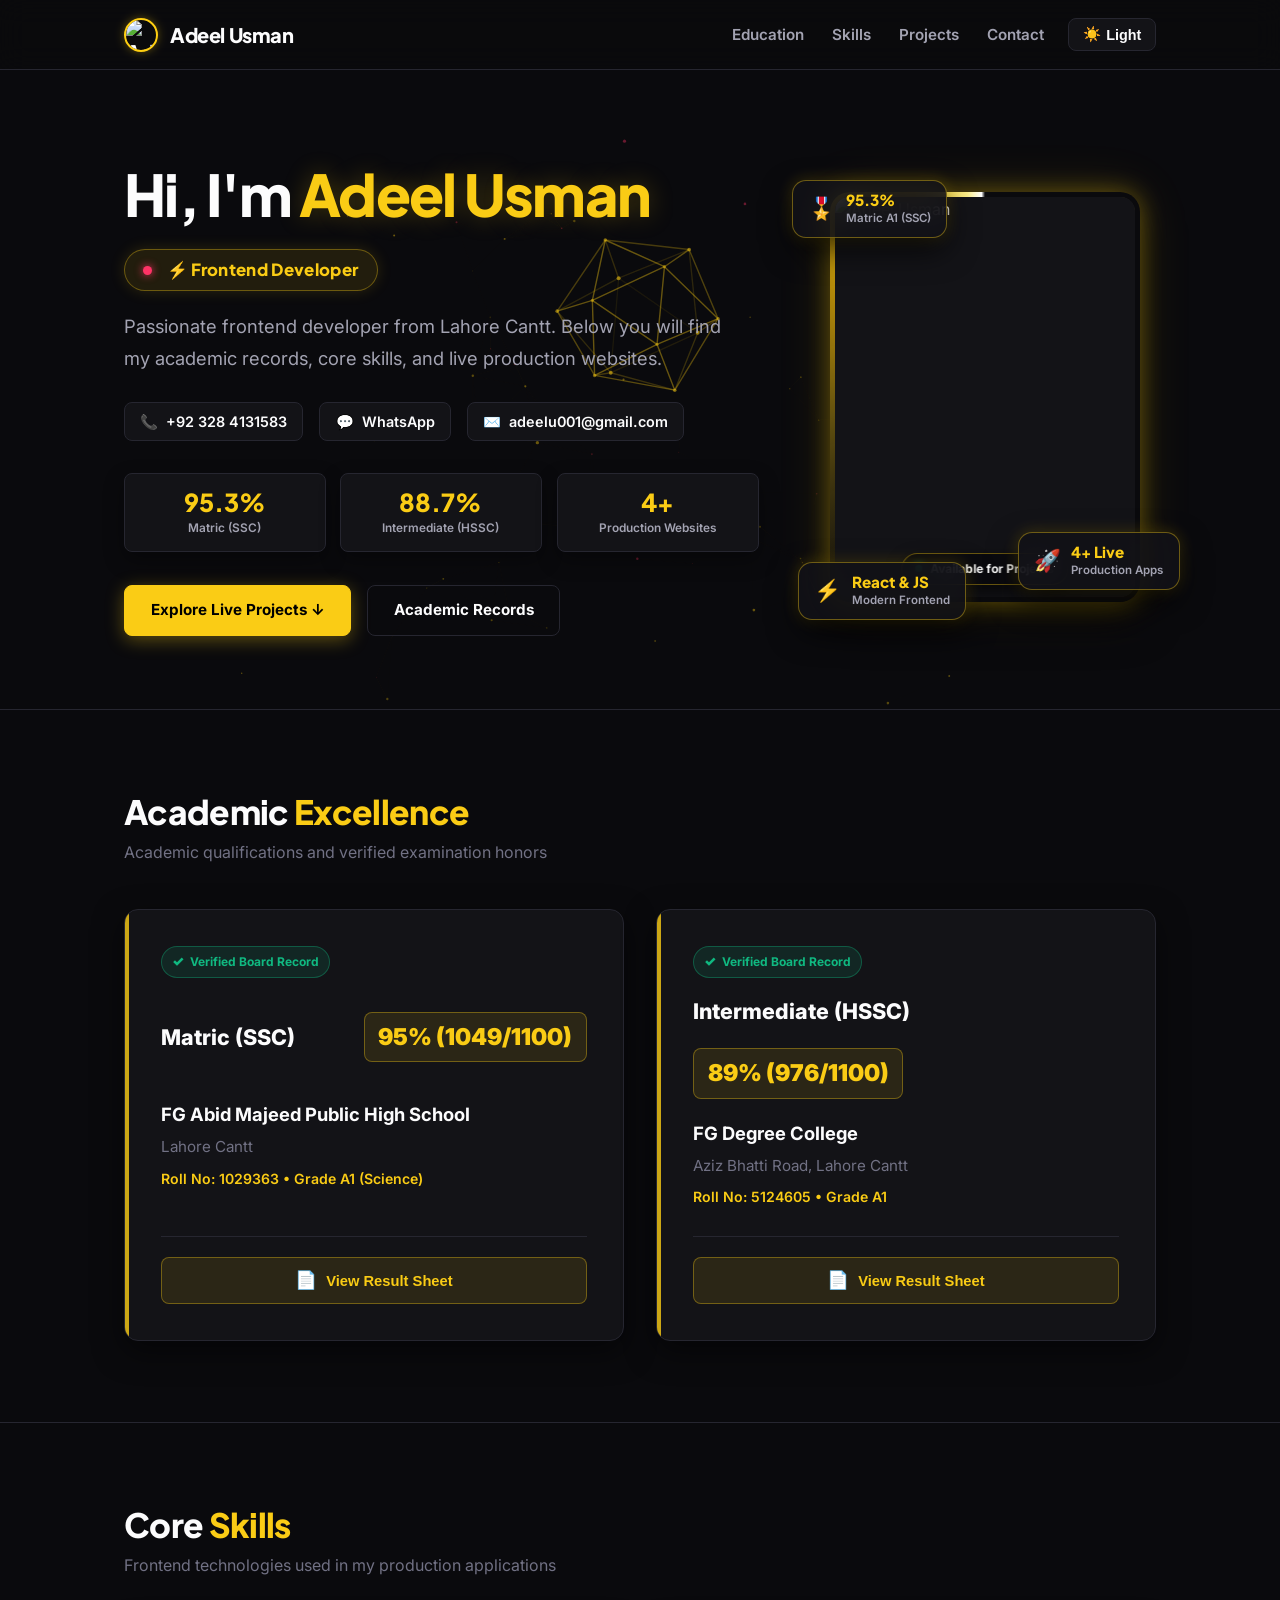
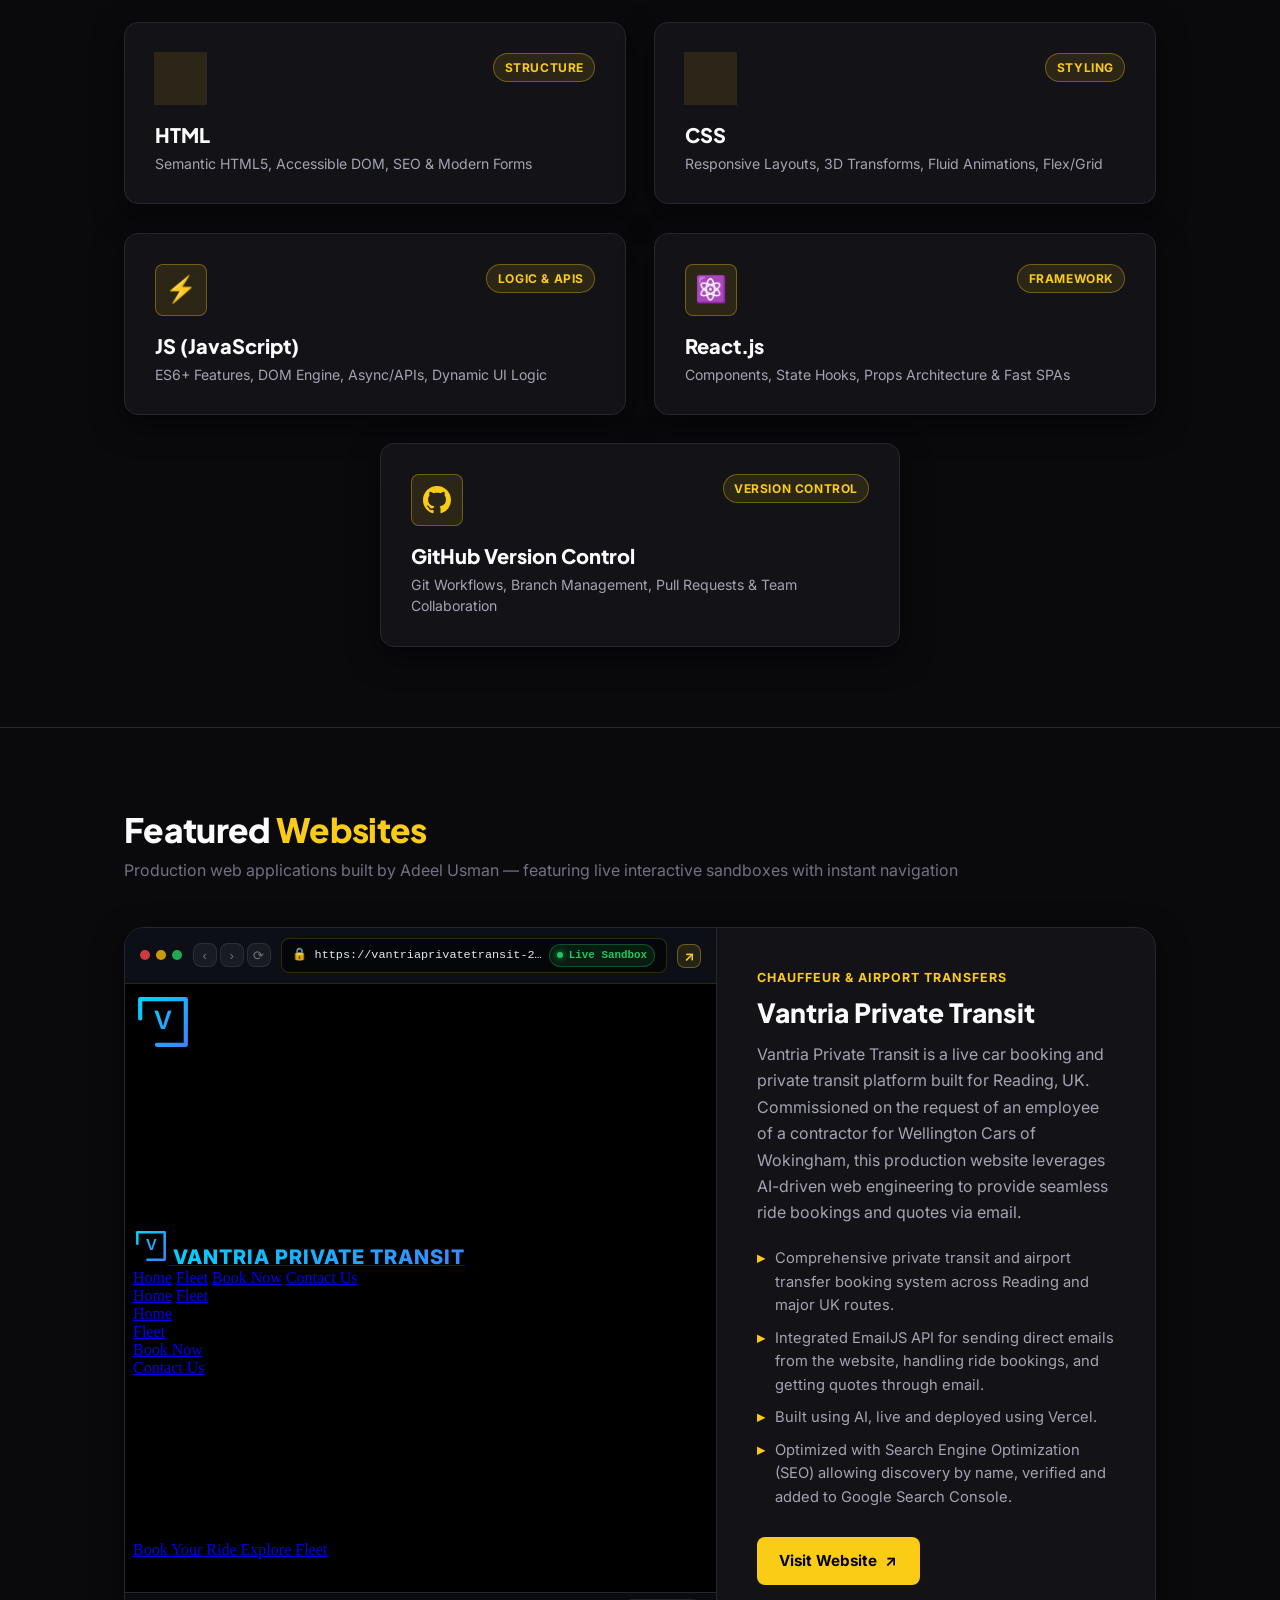
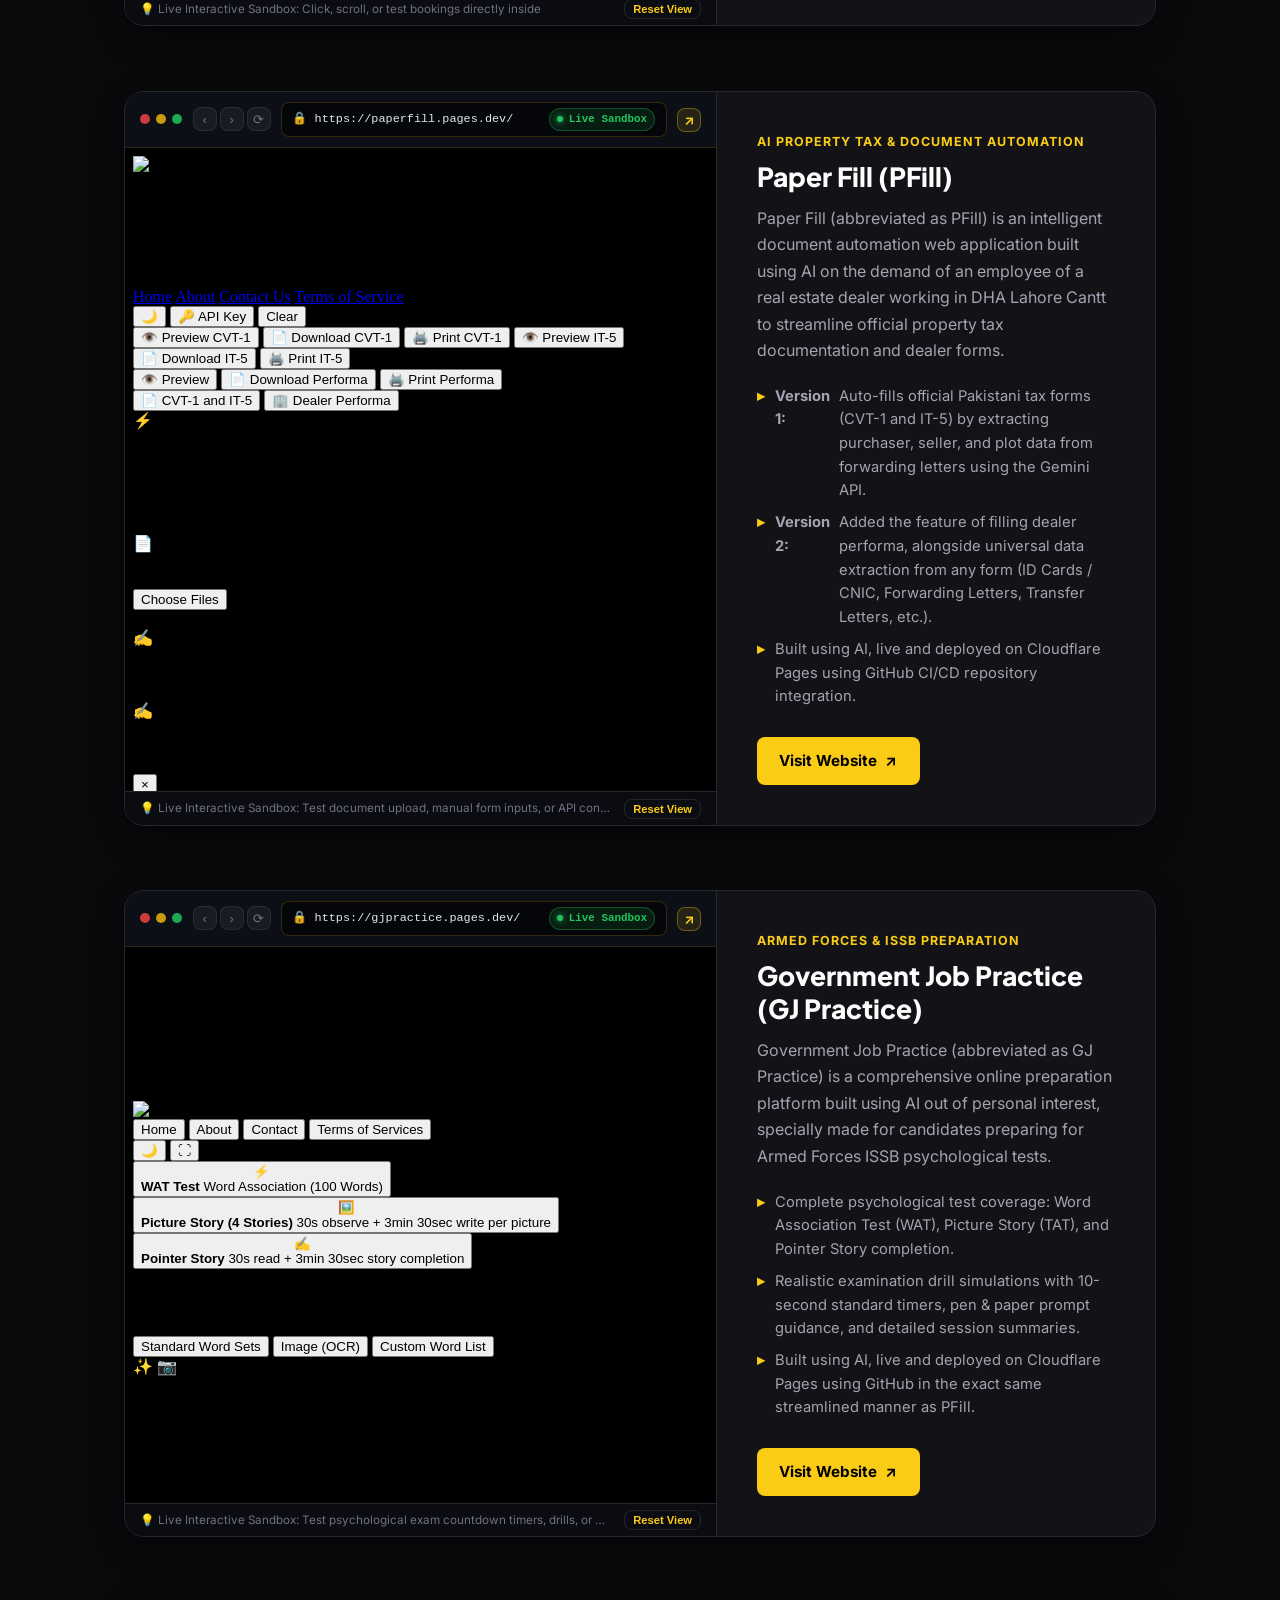
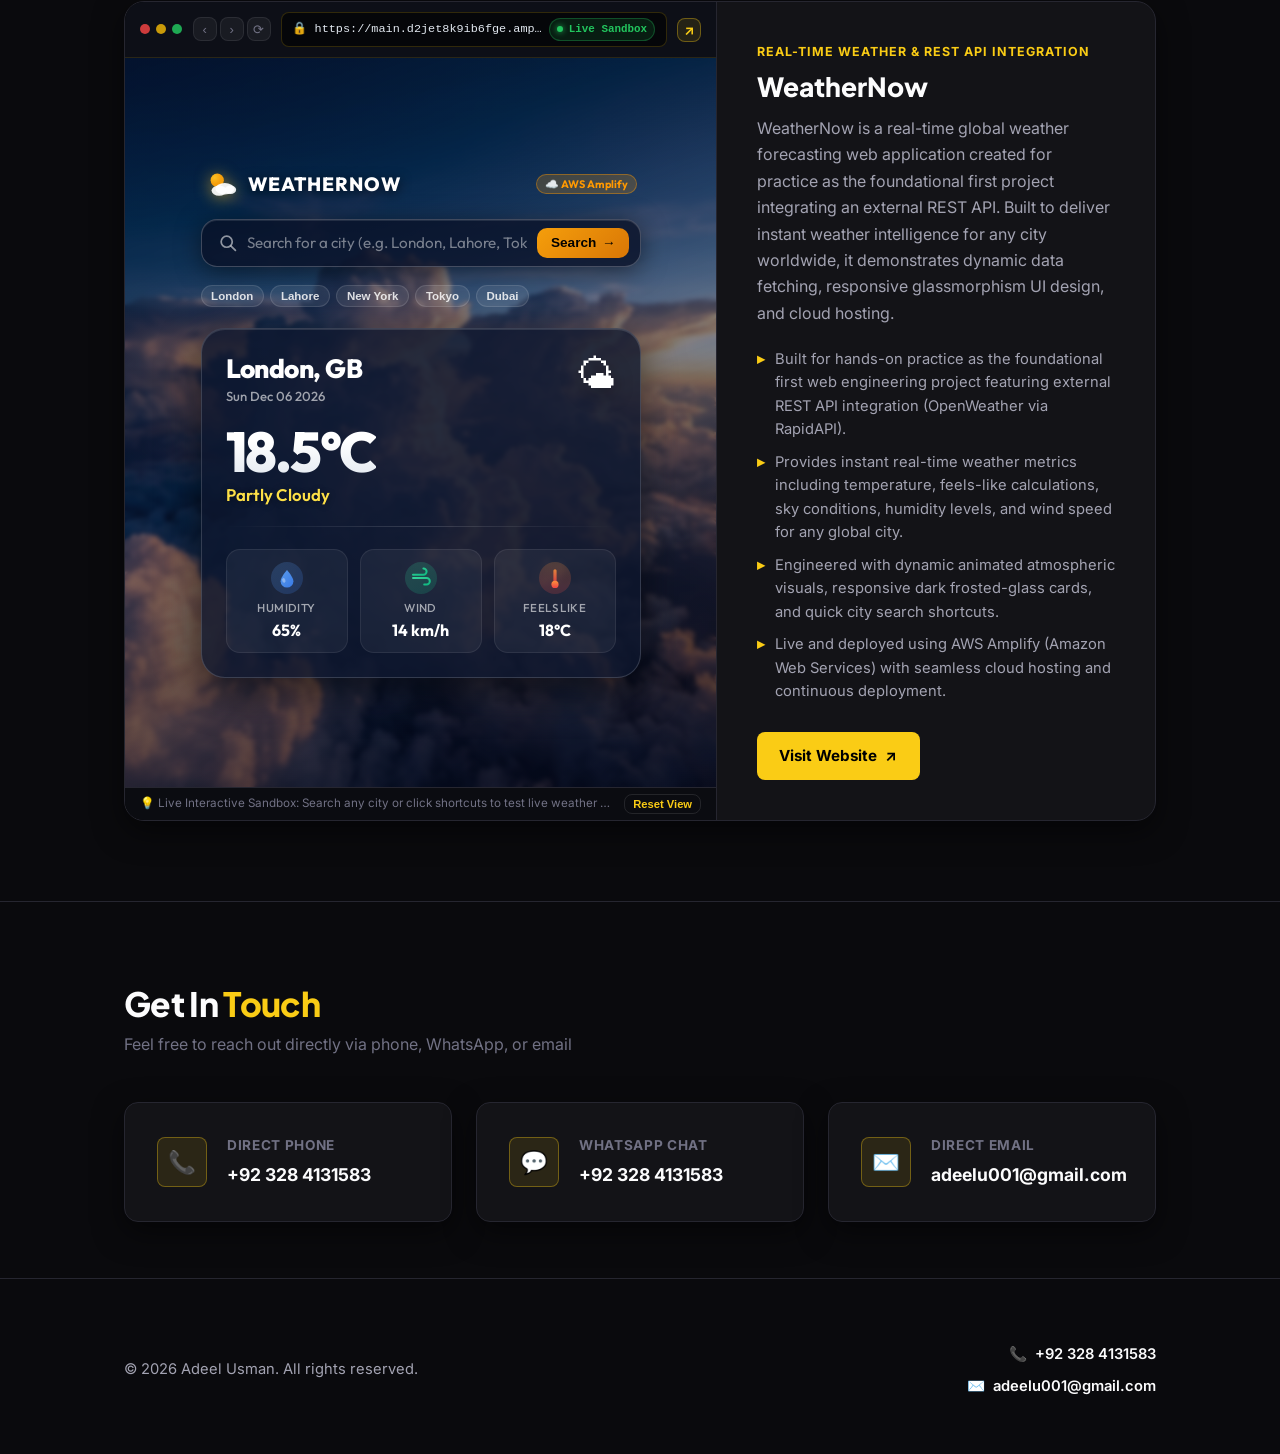
==== index.html @ edc430ce "Portfolio This version of portfolio contains four website in live sandboxes." ====
<!doctype html>
<html lang="en" data-theme="dark">
  <head>
    <meta charset="UTF-8" />
    <meta name="viewport" content="width=device-width, initial-scale=1.0" />
    <title>Adeel Usman | Frontend Developer Portfolio</title>
    <meta
      name="description"
      content="Portfolio of Adeel Usman — Frontend Developer. Academic honors, skills, and production web applications."
    />

    <!-- Favicon using Adeel Usman's real portrait photo cropped in a circle -->
    <link rel="icon" type="image/png" sizes="64x64" href="favicon.png" />
    <link rel="icon" type="image/x-icon" href="favicon.ico" />
    <link rel="apple-touch-icon" href="assets/adeel-circle-avatar.png" />

    <!-- Google Fonts (Preconnect + Non-blocking Parallel Load) -->
    <link rel="preconnect" href="https://fonts.googleapis.com" />
    <link rel="preconnect" href="https://fonts.gstatic.com" crossorigin />
    <link
      href="https://fonts.googleapis.com/css2?family=Plus+Jakarta+Sans:wght@400;500;600;700;800;900&family=Inter:wght@400;500;600;700&display=swap"
      rel="stylesheet"
    />

    <link rel="stylesheet" href="style.css" />
  </head>
  <body>
    <!-- Ambient 3D Cyber Light Orbs -->
    <div class="ambient-glow ambient-glow-1" aria-hidden="true"></div>
    <div class="ambient-glow ambient-glow-2" aria-hidden="true"></div>

    <!-- Interactive 3D Canvas Background (Particles & Rotating 3D Polyhedron) -->
    <canvas id="bg3dCanvas" class="bg-3d-canvas" aria-hidden="true"></canvas>

    <!-- Top Navigation Header -->
    <header class="header">
      <div class="container nav-wrap">
        <a href="#" class="logo" aria-label="Adeel Usman">
          <img
            src="assets/adeel-circle-avatar.png"
            alt="Adeel Usman"
            class="logo-avatar"
          />
          <span class="logo-name">Adeel Usman</span>
        </a>

        <nav id="mainNav" class="main-nav">
          <ul class="nav-links" id="navLinks">
            <li><a href="#education">Education</a></li>
            <li><a href="#skills">Skills</a></li>
            <li><a href="#projects">Projects</a></li>
            <li><a href="#contact">Contact</a></li>
          </ul>
        </nav>

        <div class="header-actions">
          <button
            id="themeToggle"
            class="theme-btn"
            aria-label="Toggle theme"
            title="Toggle theme"
          >
            <span class="theme-icon">☀️</span>
            <span class="theme-label">Light</span>
          </button>
          <button
            id="mobileMenuToggle"
            class="mobile-menu-btn"
            aria-label="Toggle navigation menu"
            aria-expanded="false"
          >
            <span class="menu-bar"></span>
            <span class="menu-bar"></span>
            <span class="menu-bar"></span>
          </button>
        </div>
      </div>
    </header>

    <!-- Hero Section -->
    <section class="hero">
      <div class="container">
        <div class="hero-grid">
          <!-- Hero Text -->
          <div class="hero-content-col flow-from-left">
            <h1>Hi, I'm <span class="highlight">Adeel Usman</span></h1>
            <div class="hero-role-wrap">
              <span class="hero-role-tag"
                ><span class="live-pulse-dot"></span>⚡ Frontend Developer</span
              >
            </div>
            <p class="hero-text">
              Passionate frontend developer from Lahore Cantt. Below you will
              find my academic records, core skills, and live production
              websites.
            </p>

            <!-- Direct Contact Quick Bar -->
            <div class="contact-quick-bar">
              <a
                href="tel:+923284131583"
                class="contact-pill"
                title="Call Adeel Usman"
              >
                <span class="contact-pill-icon">📞</span>
                <span>+92 328 4131583</span>
              </a>
              <a
                href="https://wa.me/923284131583"
                target="_blank"
                rel="noopener"
                class="contact-pill"
                title="WhatsApp Adeel Usman"
              >
                <span class="contact-pill-icon">💬</span>
                <span>WhatsApp</span>
              </a>
              <a
                href="mailto:adeelu001@gmail.com"
                class="contact-pill"
                title="Email Adeel Usman"
              >
                <span class="contact-pill-icon">✉️</span>
                <span>adeelu001@gmail.com</span>
              </a>
            </div>

            <!-- 3D Glass Metrics Dashboard -->
            <div class="hero-metrics-grid">
              <div class="hero-metric-card" data-tilt>
                <div class="metric-num">
                  <span class="counter-val" data-target="95.3">95.3</span>%
                </div>
                <div class="metric-label">Matric (SSC)</div>
              </div>
              <div class="hero-metric-card" data-tilt>
                <div class="metric-num">
                  <span class="counter-val" data-target="88.7">88.7</span>%
                </div>
                <div class="metric-label">Intermediate (HSSC)</div>
              </div>
              <div class="hero-metric-card" data-tilt>
                <div class="metric-num">
                  <span class="counter-val" data-target="4">4</span>+
                </div>
                <div class="metric-label">Production Websites</div>
              </div>
            </div>

            <div class="hero-actions">
              <a href="#projects" class="btn btn-primary"
                >Explore Live Projects ↓</a
              >
              <a href="#education" class="btn btn-outline">Academic Records</a>
            </div>
          </div>

          <!-- Portrait Photo with Floating 3D Badges & Continuously Moving Cyber Yellow Splash Border -->
          <div class="hero-photo-wrap flow-from-right" data-tilt>
            <!-- Floating 3D Tech Chips -->
            <div class="hero-3d-chip chip-top-left" data-tilt-depth="35">
              <span class="chip-icon">🎖️</span>
              <div class="chip-info">
                <span class="chip-val">95.3%</span>
                <span class="chip-label">Matric A1 (SSC)</span>
              </div>
            </div>

            <div class="hero-3d-chip chip-bottom-right" data-tilt-depth="40">
              <span class="chip-icon">🚀</span>
              <div class="chip-info">
                <span class="chip-val">4+ Live</span>
                <span class="chip-label">Production Apps</span>
              </div>
            </div>

            <div class="hero-3d-chip chip-bottom-left" data-tilt-depth="30">
              <span class="chip-icon">⚡</span>
              <div class="chip-info">
                <span class="chip-val">React &amp; JS</span>
                <span class="chip-label">Modern Frontend</span>
              </div>
            </div>

            <div class="photo-card" title="Adeel Usman — Frontend Developer">
              <div class="photo-inner">
                <img
                  src="assets/adeel-photo.jpg"
                  alt="Adeel Usman"
                  class="photo-img"
                />
                <div class="photo-status-badge">
                  <span class="photo-status-pulse"></span>
                  <span>Available for Projects</span>
                </div>
              </div>
            </div>
          </div>
        </div>
      </div>
    </section>

    <!-- Education Section (Floating In Air Cards with Result Sheet Modals) -->
    <section class="section" id="education">
      <div class="container">
        <h2 class="section-title flow-from-left">
          Academic <span class="yellow-text">Excellence</span>
        </h2>
        <p class="section-sub flow-from-right">
          Academic qualifications and verified examination honors
        </p>

        <div class="edu-grid">
          <!-- Matric Card -->
          <div class="edu-card edu-card-matric flow-from-left" data-tilt>
            <div class="edu-badge-verified">
              <span class="verified-icon">✓</span>
              <span>Verified Board Record</span>
            </div>
            <div class="edu-header">
              <span class="edu-level">Matric (SSC)</span>
              <span class="edu-score">95% (1049/1100)</span>
            </div>
            <div class="edu-body">
              <div class="edu-school">FG Abid Majeed Public High School</div>
              <div class="edu-location">Lahore Cantt</div>
              <div class="edu-meta">Roll No: 1029363 • Grade A1 (Science)</div>
            </div>
            <div class="edu-card-footer">
              <button
                class="btn btn-result-sheet"
                data-result-img="assets/education/matric-result-sheet.jpg"
                data-title="Matric (SSC) Result Card — 1049 / 1100 (95.3%)"
              >
                <span class="btn-icon">📄</span>
                <span>View Result Sheet</span>
              </button>
            </div>
          </div>

          <!-- Intermediate Card -->
          <div class="edu-card edu-card-inter flow-from-right" data-tilt>
            <div class="edu-badge-verified">
              <span class="verified-icon">✓</span>
              <span>Verified Board Record</span>
            </div>
            <div class="edu-header">
              <span class="edu-level">Intermediate (HSSC)</span>
              <span class="edu-score">89% (976/1100)</span>
            </div>
            <div class="edu-body">
              <div class="edu-school">FG Degree College</div>
              <div class="edu-location">Aziz Bhatti Road, Lahore Cantt</div>
              <div class="edu-meta">Roll No: 5124605 • Grade A1</div>
            </div>
            <div class="edu-card-footer">
              <button
                class="btn btn-result-sheet"
                data-result-img="assets/education/inter-result-sheet.jpg"
                data-title="Intermediate (HSSC) Result Card — 976 / 1100 (88.7%)"
              >
                <span class="btn-icon">📄</span>
                <span>View Result Sheet</span>
              </button>
            </div>
          </div>
        </div>
      </div>
    </section>

    <!-- Skills Section -->
    <section class="section" id="skills">
      <div class="container">
        <h2 class="section-title flow-from-left">
          Core <span class="yellow-text">Skills</span>
        </h2>
        <p class="section-sub flow-from-right">
          Frontend technologies used in my production applications
        </p>

        <div class="skills-grid">
          <!-- Skill 1: HTML -->
          <div class="skill-card flow-from-left" data-tilt>
            <div class="skill-card-top">
              <div class="skill-icon-box">
                <span class="skill-icon">🌐</span>
              </div>
              <span class="skill-badge">Structure</span>
            </div>
            <div class="skill-details">
              <h3 class="skill-title">HTML</h3>
              <p class="skill-desc">
                Semantic HTML5, Accessible DOM, SEO &amp; Modern Forms
              </p>
            </div>
          </div>

          <!-- Skill 2: CSS -->
          <div class="skill-card flow-from-right" data-tilt>
            <div class="skill-card-top">
              <div class="skill-icon-box">
                <span class="skill-icon">🎨</span>
              </div>
              <span class="skill-badge">Styling</span>
            </div>
            <div class="skill-details">
              <h3 class="skill-title">CSS</h3>
              <p class="skill-desc">
                Responsive Layouts, 3D Transforms, Fluid Animations, Flex/Grid
              </p>
            </div>
          </div>

          <!-- Skill 3: JS (JavaScript) -->
          <div class="skill-card flow-from-left" data-tilt>
            <div class="skill-card-top">
              <div class="skill-icon-box">
                <span class="skill-icon">⚡</span>
              </div>
              <span class="skill-badge">Logic &amp; APIs</span>
            </div>
            <div class="skill-details">
              <h3 class="skill-title">JS (JavaScript)</h3>
              <p class="skill-desc">
                ES6+ Features, DOM Engine, Async/APIs, Dynamic UI Logic
              </p>
            </div>
          </div>

          <!-- Skill 4: React.js -->
          <div class="skill-card flow-from-right" data-tilt>
            <div class="skill-card-top">
              <div class="skill-icon-box">
                <span class="skill-icon">⚛️</span>
              </div>
              <span class="skill-badge">Framework</span>
            </div>
            <div class="skill-details">
              <h3 class="skill-title">React.js</h3>
              <p class="skill-desc">
                Components, State Hooks, Props Architecture &amp; Fast SPAs
              </p>
            </div>
          </div>

          <!-- Skill 5: GitHub Version Control -->
          <div class="skill-card flow-from-left" data-tilt>
            <div class="skill-card-top">
              <div class="skill-icon-box">
                <svg
                  class="skill-icon-svg"
                  viewBox="0 0 24 24"
                  width="28"
                  height="28"
                  fill="currentColor"
                  aria-hidden="true"
                >
                  <path
                    d="M12 0C5.37 0 0 5.37 0 12c0 5.31 3.435 9.795 8.205 11.385.6.105.825-.255.825-.57 0-.285-.015-1.23-.015-2.235-3.015.555-3.795-.735-4.035-1.41-.135-.345-.72-1.41-1.23-1.695-.42-.225-1.02-.78-.015-.795.945-.015 1.62.87 1.845 1.23 1.08 1.815 2.805 1.305 3.495.99.105-.78.42-1.305.765-1.605-2.67-.3-5.46-1.335-5.46-5.925 0-1.305.465-2.385 1.23-3.225-.12-.3-.54-1.53.12-3.18 0 0 1.005-.315 3.3 1.23.96-.27 1.98-.405 3-.405s2.04.135 3 .405c2.295-1.56 3.3-1.23 3.3-1.23.66 1.65.24 2.88.12 3.18.765.84 1.23 1.905 1.23 3.225 0 4.605-2.805 5.625-5.475 5.925.435.375.81 1.095.81 2.22 0 1.605-.015 2.895-.015 3.3 0 .315.225.69.825.57A12.02 12.02 0 0024 12c0-6.63-5.37-12-12-12z"
                  />
                </svg>
              </div>
              <span class="skill-badge">Version Control</span>
            </div>
            <div class="skill-details">
              <h3 class="skill-title">GitHub Version Control</h3>
              <p class="skill-desc">
                Git Workflows, Branch Management, Pull Requests &amp; Team
                Collaboration
              </p>
            </div>
          </div>
        </div>
      </div>
    </section>

    <!-- Projects Section with 3D Rotating Polygon Showcases (Floating In Air) -->
    <section class="section" id="projects">
      <div class="container">
        <h2 class="section-title flow-from-left">
          Featured <span class="yellow-text">Websites</span>
        </h2>
        <p class="section-sub flow-from-right">
          Production web applications built by Adeel Usman — featuring live
          interactive sandboxes with instant navigation
        </p>

        <div class="projects-list">
          <!-- ================================================================
             PROJECT 1: VANTRIA PRIVATE TRANSIT (LIVE INTERACTIVE SANDBOX IFRAME)
             ================================================================ -->
          <article class="project-item flow-from-left">
            <div class="project-iframe-wrap vantria-sandbox">
              <!-- Interactive Sandbox Browser Chrome -->
              <div class="sandbox-browser-bar">
                <div class="sandbox-window-controls">
                  <span
                    class="sandbox-dot dot-red"
                    title="Close preview"
                  ></span>
                  <span class="sandbox-dot dot-yellow" title="Minimize"></span>
                  <span class="sandbox-dot dot-green" title="Maximize"></span>
                </div>
                <div class="sandbox-nav-btns">
                  <button
                    type="button"
                    class="sandbox-nav-btn btn-back"
                    id="vantriaBackBtn"
                    title="Back in Frame"
                    aria-label="Back"
                  >
                    ‹
                  </button>
                  <button
                    type="button"
                    class="sandbox-nav-btn btn-forward"
                    id="vantriaFwdBtn"
                    title="Forward in Frame"
                    aria-label="Forward"
                  >
                    ›
                  </button>
                  <button
                    type="button"
                    class="sandbox-nav-btn btn-reload"
                    id="vantriaReloadBtn"
                    title="Reload Sandbox"
                    aria-label="Reload"
                  >
                    ⟳
                  </button>
                </div>
                <div class="sandbox-address-box">
                  <span class="sandbox-lock-icon">🔒</span>
                  <span class="sandbox-url-text" id="vantriaUrlDisplay"
                    >https://vantriaprivatetransit-28117.web.app/</span
                  >
                  <span class="sandbox-status-pill"
                    ><span class="pulse-live"></span> Live Sandbox</span
                  >
                </div>
                <div class="sandbox-actions">
                  <a
                    href="https://vantriaprivatetransit-28117.web.app/"
                    target="_blank"
                    rel="noopener noreferrer"
                    class="sandbox-action-btn"
                    title="Open Full Site in New Tab"
                    aria-label="Open in new tab"
                    >↗</a
                  >
                </div>
              </div>

              <!-- Responsive Iframe Viewport Container -->
              <div
                class="sandbox-iframe-container"
                id="vantriaSandboxContainer"
              >
                <!-- High-Tech Cyber Loader -->
                <div class="sandbox-loader" id="vantriaLoader">
                  <div class="loader-visual">
                    <div class="loader-orbit-outer"></div>
                    <div class="loader-orbit-inner"></div>
                    <div class="loader-core">
                      <span class="core-dot"></span>
                    </div>
                  </div>
                  <div class="loader-text-group">
                    <span class="loader-title">Connecting to Live Sandbox</span>
                    <span class="loader-subtitle"
                      >Loading Vantria Private Transit application...</span
                    >
                  </div>
                </div>

                <!-- Cached Live Viewport Iframes -->
                <iframe
                  id="vantriaIframeHome"
                  class="sandbox-iframe active"
                  src="vantria-preview.html"
                  title="Vantria Private Transit — Home &amp; Booking"
                  loading="eager"
                  allow="
                    accelerometer;
                    autoplay;
                    clipboard-write;
                    encrypted-media;
                    gyroscope;
                    picture-in-picture;
                    web-share;
                  "
                  sandbox="allow-scripts allow-same-origin allow-forms allow-popups allow-modals"
                >
                </iframe>

                <iframe
                  id="vantriaIframeFleet"
                  class="sandbox-iframe"
                  data-src="https://vantriaprivatetransit-28117.web.app/fleet.html"
                  title="Vantria Private Transit — Chauffeur Fleet"
                  loading="lazy"
                  allow="
                    accelerometer;
                    autoplay;
                    clipboard-write;
                    encrypted-media;
                    gyroscope;
                    picture-in-picture;
                    web-share;
                  "
                  sandbox="allow-scripts allow-same-origin allow-forms allow-popups allow-modals"
                >
                </iframe>

                <iframe
                  id="vantriaIframeContact"
                  class="sandbox-iframe"
                  data-src="https://vantriaprivatetransit-28117.web.app/contact.html"
                  title="Vantria Private Transit — Contact &amp; Support"
                  loading="lazy"
                  allow="
                    accelerometer;
                    autoplay;
                    clipboard-write;
                    encrypted-media;
                    gyroscope;
                    picture-in-picture;
                    web-share;
                  "
                  sandbox="allow-scripts allow-same-origin allow-forms allow-popups allow-modals"
                >
                </iframe>
              </div>

              <!-- Bottom Interactive Helper Bar -->
              <div class="sandbox-footer-bar">
                <span class="sandbox-hint-text"
                  >💡 Live Interactive Sandbox: Click, scroll, or test bookings
                  directly inside</span
                >
                <button
                  type="button"
                  class="sandbox-reset-btn"
                  id="vantriaResetBtn"
                  title="Reset to Home View"
                >
                  Reset View
                </button>
              </div>
            </div>

            <!-- Project Details -->
            <div class="project-content flow-from-right">
              <span class="project-tag">Chauffeur &amp; Airport Transfers</span>
              <h3 class="project-title">Vantria Private Transit</h3>
              <p class="project-desc">
                Vantria Private Transit is a live car booking and private
                transit platform built for Reading, UK. Commissioned on the
                request of an employee of a contractor for Wellington Cars of
                Wokingham, this production website leverages AI-driven web
                engineering to provide seamless ride bookings and quotes via
                email.
              </p>
              <ul class="project-details-list">
                <li>
                  Comprehensive private transit and airport transfer booking
                  system across Reading and major UK routes.
                </li>
                <li>
                  Integrated EmailJS API for sending direct emails from the
                  website, handling ride bookings, and getting quotes through
                  email.
                </li>
                <li>Built using AI, live and deployed using Vercel.</li>
                <li>
                  Optimized with Search Engine Optimization (SEO) allowing
                  discovery by name, verified and added to Google Search
                  Console.
                </li>
              </ul>
              <a
                href="https://vantriaprivatetransit-28117.web.app/"
                target="_blank"
                rel="noopener noreferrer"
                class="project-link-btn"
              >
                <span>Visit Website</span>
                <span>↗</span>
              </a>
            </div>
          </article>

          <!-- ================================================================
             PROJECT 2: P FILL (LIVE INTERACTIVE SANDBOX)
             ================================================================ -->
          <article class="project-item flow-from-right">
            <div class="project-iframe-wrap pfill-sandbox">
              <!-- Sandbox Browser Chrome Header -->
              <div class="sandbox-browser-bar">
                <div class="sandbox-window-controls">
                  <span
                    class="sandbox-dot dot-red"
                    title="Close preview"
                  ></span>
                  <span class="sandbox-dot dot-yellow" title="Minimize"></span>
                  <span class="sandbox-dot dot-green" title="Maximize"></span>
                </div>
                <div class="sandbox-nav-btns">
                  <button
                    type="button"
                    class="sandbox-nav-btn btn-back"
                    id="pfillBackBtn"
                    title="Back in Frame"
                    aria-label="Back"
                  >
                    ‹
                  </button>
                  <button
                    type="button"
                    class="sandbox-nav-btn btn-forward"
                    id="pfillFwdBtn"
                    title="Forward in Frame"
                    aria-label="Forward"
                  >
                    ›
                  </button>
                  <button
                    type="button"
                    class="sandbox-nav-btn btn-reload"
                    id="pfillReloadBtn"
                    title="Reload Sandbox"
                    aria-label="Reload"
                  >
                    ⟳
                  </button>
                </div>
                <div class="sandbox-address-box">
                  <span class="sandbox-lock-icon">🔒</span>
                  <span class="sandbox-url-text" id="pfillUrlDisplay"
                    >https://paperfill.pages.dev/</span
                  >
                  <span class="sandbox-status-pill"
                    ><span class="pulse-live"></span> Live Sandbox</span
                  >
                </div>
                <div class="sandbox-actions">
                  <a
                    href="https://paperfill.pages.dev/"
                    target="_blank"
                    rel="noopener noreferrer"
                    class="sandbox-action-btn"
                    title="Open Full Site in New Tab"
                    aria-label="Open in new tab"
                    >↗</a
                  >
                </div>
              </div>

              <!-- Responsive Iframe Viewport Container -->
              <div class="sandbox-iframe-container" id="pfillSandboxContainer">
                <!-- High-Tech Cyber Loader -->
                <div class="sandbox-loader" id="pfillLoader">
                  <div class="loader-visual">
                    <div class="loader-orbit-outer"></div>
                    <div class="loader-orbit-inner"></div>
                    <div class="loader-core">
                      <span class="core-dot"></span>
                    </div>
                  </div>
                  <div class="loader-text-group">
                    <span class="loader-title">Connecting to Live Sandbox</span>
                    <span class="loader-subtitle"
                      >Loading Paper Fill (PFill) AI application...</span
                    >
                  </div>
                </div>

                <!-- Live Viewport Iframe -->
                <iframe
                  id="pfillIframe"
                  class="sandbox-iframe active"
                  src="paperfill-preview.html"
                  title="Paper Fill (PFill) — Live Interactive Sandbox"
                  loading="eager"
                  allow="
                    accelerometer;
                    autoplay;
                    clipboard-write;
                    encrypted-media;
                    gyroscope;
                    picture-in-picture;
                    web-share;
                  "
                  sandbox="allow-scripts allow-same-origin allow-forms allow-popups allow-modals"
                >
                </iframe>
              </div>

              <!-- Bottom Interactive Helper Bar -->
              <div class="sandbox-footer-bar">
                <span class="sandbox-hint-text"
                  >💡 Live Interactive Sandbox: Test document upload, manual
                  form inputs, or API configuration</span
                >
                <button
                  type="button"
                  class="sandbox-reset-btn"
                  id="pfillResetBtn"
                  title="Reset to Home View"
                >
                  Reset View
                </button>
              </div>
            </div>

            <!-- Project Details -->
            <div class="project-content flow-from-left">
              <span class="project-tag"
                >AI Property Tax &amp; Document Automation</span
              >
              <h3 class="project-title">Paper Fill (PFill)</h3>
              <p class="project-desc">
                Paper Fill (abbreviated as PFill) is an intelligent document
                automation web application built using AI on the demand of an
                employee of a real estate dealer working in DHA Lahore Cantt to
                streamline official property tax documentation and dealer forms.
              </p>
              <ul class="project-details-list">
                <li>
                  <strong>Version 1:</strong> Auto-fills official Pakistani tax
                  forms (CVT-1 and IT-5) by extracting purchaser, seller, and
                  plot data from forwarding letters using the Gemini API.
                </li>
                <li>
                  <strong>Version 2:</strong> Added the feature of filling
                  dealer performa, alongside universal data extraction from any
                  form (ID Cards / CNIC, Forwarding Letters, Transfer Letters,
                  etc.).
                </li>
                <li>
                  Built using AI, live and deployed on Cloudflare Pages using
                  GitHub CI/CD repository integration.
                </li>
              </ul>
              <a
                href="https://paperfill.pages.dev/"
                target="_blank"
                rel="noopener noreferrer"
                class="project-link-btn"
              >
                <span>Visit Website</span>
                <span>↗</span>
              </a>
            </div>
          </article>

          <!-- ================================================================
             PROJECT 3: GJ PRACTICE (LIVE INTERACTIVE SANDBOX)
             ================================================================ -->
          <article class="project-item flow-from-left">
            <div class="project-iframe-wrap gj-sandbox">
              <!-- Sandbox Browser Chrome Header -->
              <div class="sandbox-browser-bar">
                <div class="sandbox-window-controls">
                  <span
                    class="sandbox-dot dot-red"
                    title="Close preview"
                  ></span>
                  <span class="sandbox-dot dot-yellow" title="Minimize"></span>
                  <span class="sandbox-dot dot-green" title="Maximize"></span>
                </div>
                <div class="sandbox-nav-btns">
                  <button
                    type="button"
                    class="sandbox-nav-btn btn-back"
                    id="gjBackBtn"
                    title="Back in Frame"
                    aria-label="Back"
                  >
                    ‹
                  </button>
                  <button
                    type="button"
                    class="sandbox-nav-btn btn-forward"
                    id="gjFwdBtn"
                    title="Forward in Frame"
                    aria-label="Forward"
                  >
                    ›
                  </button>
                  <button
                    type="button"
                    class="sandbox-nav-btn btn-reload"
                    id="gjReloadBtn"
                    title="Reload Sandbox"
                    aria-label="Reload"
                  >
                    ⟳
                  </button>
                </div>
                <div class="sandbox-address-box">
                  <span class="sandbox-lock-icon">🔒</span>
                  <span class="sandbox-url-text" id="gjUrlDisplay"
                    >https://gjpractice.pages.dev/</span
                  >
                  <span class="sandbox-status-pill"
                    ><span class="pulse-live"></span> Live Sandbox</span
                  >
                </div>
                <div class="sandbox-actions">
                  <a
                    href="https://gjpractice.pages.dev/"
                    target="_blank"
                    rel="noopener noreferrer"
                    class="sandbox-action-btn"
                    title="Open Full Site in New Tab"
                    aria-label="Open in new tab"
                    >↗</a
                  >
                </div>
              </div>

              <!-- Responsive Iframe Viewport Container -->
              <div class="sandbox-iframe-container" id="gjSandboxContainer">
                <!-- High-Tech Cyber Loader -->
                <div class="sandbox-loader" id="gjLoader">
                  <div class="loader-visual">
                    <div class="loader-orbit-outer"></div>
                    <div class="loader-orbit-inner"></div>
                    <div class="loader-core">
                      <span class="core-dot"></span>
                    </div>
                  </div>
                  <div class="loader-text-group">
                    <span class="loader-title">Connecting to Live Sandbox</span>
                    <span class="loader-subtitle"
                      >Loading Government Job Practice application...</span
                    >
                  </div>
                </div>

                <!-- Live Viewport Iframe -->
                <iframe
                  id="gjIframe"
                  class="sandbox-iframe active"
                  src="gjpractice-preview.html"
                  title="Government Job Practice (GJ Practice) — Live Interactive Sandbox"
                  loading="eager"
                  allow="
                    accelerometer;
                    autoplay;
                    clipboard-write;
                    encrypted-media;
                    gyroscope;
                    picture-in-picture;
                    web-share;
                  "
                  sandbox="allow-scripts allow-same-origin allow-forms allow-popups allow-modals"
                >
                </iframe>
              </div>

              <!-- Bottom Interactive Helper Bar -->
              <div class="sandbox-footer-bar">
                <span class="sandbox-hint-text"
                  >💡 Live Interactive Sandbox: Test psychological exam
                  countdown timers, drills, or word logs</span
                >
                <button
                  type="button"
                  class="sandbox-reset-btn"
                  id="gjResetBtn"
                  title="Reset to Home View"
                >
                  Reset View
                </button>
              </div>
            </div>

            <!-- Project Details -->
            <div class="project-content flow-from-right">
              <span class="project-tag"
                >Armed Forces &amp; ISSB Preparation</span
              >
              <h3 class="project-title">
                Government Job Practice (GJ Practice)
              </h3>
              <p class="project-desc">
                Government Job Practice (abbreviated as GJ Practice) is a
                comprehensive online preparation platform built using AI out of
                personal interest, specially made for candidates preparing for
                Armed Forces ISSB psychological tests.
              </p>
              <ul class="project-details-list">
                <li>
                  Complete psychological test coverage: Word Association Test
                  (WAT), Picture Story (TAT), and Pointer Story completion.
                </li>
                <li>
                  Realistic examination drill simulations with 10-second
                  standard timers, pen &amp; paper prompt guidance, and detailed
                  session summaries.
                </li>
                <li>
                  Built using AI, live and deployed on Cloudflare Pages using
                  GitHub in the exact same streamlined manner as PFill.
                </li>
              </ul>
              <a
                href="https://gjpractice.pages.dev/"
                target="_blank"
                rel="noopener noreferrer"
                class="project-link-btn"
              >
                <span>Visit Website</span>
                <span>↗</span>
              </a>
            </div>
          </article>
          <!-- ================================================================
             PROJECT 4: WEATHERNOW (LIVE INTERACTIVE SANDBOX)
             ================================================================ -->
          <article class="project-item flow-from-right">
            <div class="project-iframe-wrap weather-sandbox">
              <!-- Sandbox Browser Chrome Header -->
              <div class="sandbox-browser-bar">
                <div class="sandbox-window-controls">
                  <span
                    class="sandbox-dot dot-red"
                    title="Close preview"
                  ></span>
                  <span class="sandbox-dot dot-yellow" title="Minimize"></span>
                  <span class="sandbox-dot dot-green" title="Maximize"></span>
                </div>
                <div class="sandbox-nav-btns">
                  <button
                    type="button"
                    class="sandbox-nav-btn btn-back"
                    id="weatherBackBtn"
                    title="Back in Frame"
                    aria-label="Back"
                  >
                    ‹
                  </button>
                  <button
                    type="button"
                    class="sandbox-nav-btn btn-forward"
                    id="weatherFwdBtn"
                    title="Forward in Frame"
                    aria-label="Forward"
                  >
                    ›
                  </button>
                  <button
                    type="button"
                    class="sandbox-nav-btn btn-reload"
                    id="weatherReloadBtn"
                    title="Reload Sandbox"
                    aria-label="Reload"
                  >
                    ⟳
                  </button>
                </div>
                <div class="sandbox-address-box">
                  <span class="sandbox-lock-icon">🔒</span>
                  <span class="sandbox-url-text" id="weatherUrlDisplay"
                    >https://main.d2jet8k9ib6fge.amplifyapp.com/</span
                  >
                  <span class="sandbox-status-pill"
                    ><span class="pulse-live"></span> Live Sandbox</span
                  >
                </div>
                <div class="sandbox-actions">
                  <a
                    href="https://main.d2jet8k9ib6fge.amplifyapp.com/"
                    target="_blank"
                    rel="noopener noreferrer"
                    class="sandbox-action-btn"
                    title="Open Full Site in New Tab"
                    aria-label="Open in new tab"
                    >↗</a
                  >
                </div>
              </div>

              <!-- Responsive Iframe Viewport Container -->
              <div class="sandbox-iframe-container" id="weatherSandboxContainer">
                <!-- High-Tech Cyber Loader -->
                <div class="sandbox-loader" id="weatherLoader">
                  <div class="loader-visual">
                    <div class="loader-orbit-outer"></div>
                    <div class="loader-orbit-inner"></div>
                    <div class="loader-core">
                      <span class="core-dot"></span>
                    </div>
                  </div>
                  <div class="loader-text-group">
                    <span class="loader-title">Connecting to Live Sandbox</span>
                    <span class="loader-subtitle"
                      >Loading WeatherNow application...</span
                    >
                  </div>
                </div>

                <!-- Live Viewport Iframe -->
                <iframe
                  id="weatherIframe"
                  class="sandbox-iframe active"
                  src="weathernow-preview.html"
                  title="WeatherNow — Live Interactive Sandbox"
                  loading="eager"
                  allow="
                    accelerometer;
                    autoplay;
                    clipboard-write;
                    encrypted-media;
                    gyroscope;
                    picture-in-picture;
                    web-share;
                  "
                  sandbox="allow-scripts allow-same-origin allow-forms allow-popups allow-modals"
                >
                </iframe>
              </div>

              <!-- Bottom Interactive Helper Bar -->
              <div class="sandbox-footer-bar">
                <span class="sandbox-hint-text"
                  >💡 Live Interactive Sandbox: Search any city or click shortcuts to test live weather data</span
                >
                <button
                  type="button"
                  class="sandbox-reset-btn"
                  id="weatherResetBtn"
                  title="Reset to Home View"
                >
                  Reset View
                </button>
              </div>
            </div>

            <!-- Project Details -->
            <div class="project-content flow-from-left">
              <span class="project-tag"
                >Real-Time Weather &amp; REST API Integration</span
              >
              <h3 class="project-title">
                WeatherNow
              </h3>
              <p class="project-desc">
                WeatherNow is a real-time global weather forecasting web application created for practice as the foundational first project integrating an external REST API. Built to deliver instant weather intelligence for any city worldwide, it demonstrates dynamic data fetching, responsive glassmorphism UI design, and cloud hosting.
              </p>
              <ul class="project-details-list">
                <li>
                  Built for hands-on practice as the foundational first web engineering project featuring external REST API integration (OpenWeather via RapidAPI).
                </li>
                <li>
                  Provides instant real-time weather metrics including temperature, feels-like calculations, sky conditions, humidity levels, and wind speed for any global city.
                </li>
                <li>
                  Engineered with dynamic animated atmospheric visuals, responsive dark frosted-glass cards, and quick city search shortcuts.
                </li>
                <li>
                  Live and deployed using AWS Amplify (Amazon Web Services) with seamless cloud hosting and continuous deployment.
                </li>
              </ul>
              <a
                href="https://main.d2jet8k9ib6fge.amplifyapp.com/"
                target="_blank"
                rel="noopener noreferrer"
                class="project-link-btn"
              >
                <span>Visit Website</span>
                <span>↗</span>
              </a>
            </div>
          </article>
        </div>
      </div>
    </section>

    <!-- Contact Section -->
    <section class="section contact-section" id="contact">
      <div class="container">
        <h2 class="section-title flow-from-left">
          Get In <span class="yellow-text">Touch</span>
        </h2>
        <p class="section-sub flow-from-right">
          Feel free to reach out directly via phone, WhatsApp, or email
        </p>

        <div class="contact-card-grid">
          <!-- Phone Card -->
          <a
            href="tel:+923284131583"
            class="contact-card flow-from-left"
            data-tilt
          >
            <div class="contact-card-icon">📞</div>
            <div>
              <div class="contact-card-title">Direct Phone</div>
              <div class="contact-card-val">+92 328 4131583</div>
            </div>
          </a>

          <!-- WhatsApp Card -->
          <a
            href="https://wa.me/923284131583"
            target="_blank"
            rel="noopener"
            class="contact-card flow-from-right"
            data-tilt
          >
            <div class="contact-card-icon">💬</div>
            <div>
              <div class="contact-card-title">WhatsApp Chat</div>
              <div class="contact-card-val">+92 328 4131583</div>
            </div>
          </a>

          <!-- Email Card -->
          <a
            href="mailto:adeelu001@gmail.com"
            class="contact-card flow-from-left"
            data-tilt
          >
            <div class="contact-card-icon">✉️</div>
            <div>
              <div class="contact-card-title">Direct Email</div>
              <div class="contact-card-val">adeelu001@gmail.com</div>
            </div>
          </a>
        </div>
      </div>
    </section>

    <!-- Fullscreen Lightbox Modal (For Screenshots) -->
    <div
      class="lightbox-modal"
      id="lightboxModal"
      role="dialog"
      aria-modal="true"
      aria-label="Fullscreen Image View"
    >
      <button
        class="lightbox-close-btn"
        id="lightboxCloseBtn"
        aria-label="Close Lightbox"
      >
        &times;
      </button>
      <button
        class="lightbox-nav-btn lightbox-prev"
        id="lightboxPrevBtn"
        aria-label="Previous Image"
      >
        ‹
      </button>

      <div class="lightbox-img-wrapper">
        <img src="" alt="" id="lightboxImg" class="lightbox-img" />
      </div>

      <div class="lightbox-caption" id="lightboxCaption"></div>

      <button
        class="lightbox-nav-btn lightbox-next"
        id="lightboxNextBtn"
        aria-label="Next Image"
      >
        ›
      </button>
    </div>

    <!-- Result Sheet Modal (For Matric & Inter Result Sheets) -->
    <div
      class="result-modal"
      id="resultModal"
      role="dialog"
      aria-modal="true"
      aria-label="Official Result Sheet View"
    >
      <div class="result-modal-box">
        <div class="result-modal-header">
          <h3 id="resultModalTitle" class="result-modal-title">
            Official Examination Result Sheet
          </h3>
          <div class="result-modal-actions">
            <button
              id="resultModalClose"
              class="result-modal-close"
              aria-label="Close Result Sheet Modal"
            >
              &times;
            </button>
          </div>
        </div>
        <div class="result-modal-body">
          <img
            id="resultModalImg"
            src=""
            alt="Result Sheet"
            class="result-modal-img"
          />
        </div>
      </div>
    </div>

    <!-- Footer with Phone and Email in Column with Icons -->
    <footer class="footer container">
      <div class="footer-copy flow-from-left">
        &copy; 2026 Adeel Usman. All rights reserved.
      </div>
      <div class="footer-contact-col flow-from-right">
        <a
          href="tel:+923284131583"
          class="footer-contact-item"
          title="Call Adeel Usman"
        >
          <span class="footer-contact-icon">📞</span>
          <span>+92 328 4131583</span>
        </a>
        <a
          href="mailto:adeelu001@gmail.com"
          class="footer-contact-item"
          title="Email Adeel Usman"
        >
          <span class="footer-contact-icon">✉️</span>
          <span>adeelu001@gmail.com</span>
        </a>
      </div>
    </footer>

    <!-- Scripts -->
    <script src="app.js"></script>
  </body>
</html>
---- style.css ----
/* ==========================================================================
   ADEEL USMAN - MASTER PORTFOLIO STYLESHEET
   Color Theme: High-Contrast Cyber Yellow / Golden Amber & Obsidian
   Features: Continuously Moving Red Splash Border around Portrait,
             E-Commerce Style Auto-Sliders with Thumbnails, Fullscreen Lightbox Modal,
             Hover Micro-Interactions, Smooth Animations, Responsive Layout
   ========================================================================== */

/* Google Fonts linked in index.html for parallel non-blocking load */

:root {
  /* Yellow & Obsidian Dark Theme (Default) */
  --bg-main: #0a0a0d;
  --bg-card: #131317;
  --bg-card-hover: #1b1b22;
  --bg-slider: #0e0e12;
  --border-color: #262630;
  --border-focus: #48485a;
  
  --text-main: #fcfcfd;
  --text-muted: #a3a3b2;
  --text-sub: #717184;
  
  /* Bold Vibrant Yellow Accents */
  --yellow-primary: #facc15;
  --yellow-hover: #eab308;
  --yellow-glow: rgba(250, 204, 21, 0.35);
  --yellow-tint: rgba(250, 204, 21, 0.1);
  --yellow-border: rgba(250, 204, 21, 0.35);
  
  /* Red Accents */
  --red-primary: #ff3366;
  --red-hover: #e11d48;
  --red-glow: rgba(255, 51, 102, 0.45);
  --red-tint: rgba(255, 51, 102, 0.12);
  --red-border: rgba(255, 51, 102, 0.38);
  
  --font-heading: 'Plus Jakarta Sans', sans-serif;
  --font-body: 'Inter', sans-serif;
  
  --radius-sm: 8px;
  --radius-md: 14px;
  --radius-lg: 20px;
  --radius-full: 9999px;
  
  --transition: 0.3s cubic-bezier(0.16, 1, 0.3, 1);
  --shadow-card: 0 10px 30px rgba(0, 0, 0, 0.5);
  --shadow-yellow: 0 0 25px rgba(250, 204, 21, 0.25);
}

/* Light Mode Overrides (High-Contrast, Ultra-Clear Visible Colors) */
[data-theme="light"] {
  --bg-main: #f8fafc;
  --bg-card: #ffffff;
  --bg-card-hover: #f1f5f9;
  --bg-slider: #f8fafc;
  --border-color: #cbd5e1;
  --border-focus: #94a3b8;
  
  --text-main: #0f172a;
  --text-muted: #334155;
  --text-sub: #475569;
  
  --yellow-primary: #d97706;
  --yellow-hover: #b45309;
  --yellow-glow: rgba(217, 119, 6, 0.25);
  --yellow-tint: rgba(217, 119, 6, 0.12);
  --yellow-border: rgba(217, 119, 6, 0.38);

  --red-primary: #dc2626;
  --red-hover: #b91c1c;
  --red-glow: rgba(220, 38, 38, 0.3);
  --red-tint: rgba(220, 38, 38, 0.08);
  --red-border: rgba(220, 38, 38, 0.35);
  
  --shadow-card: 0 10px 25px rgba(15, 23, 42, 0.08);
  --shadow-yellow: 0 0 20px rgba(217, 119, 6, 0.2);
}

/* Universal Reset */
*, *::before, *::after {
  box-sizing: border-box;
  margin: 0;
  padding: 0;
}

img {
  max-width: 100%;
  height: auto;
  image-rendering: -webkit-optimize-contrast;
  image-rendering: high-quality;
}

html {
  scroll-behavior: smooth;
  font-size: 16px;
  overflow-x: hidden;
  max-width: 100vw;
}

body {
  background-color: var(--bg-main);
  color: var(--text-main);
  font-family: var(--font-body);
  line-height: 1.6;
  transition: background-color var(--transition), color var(--transition);
  padding-bottom: 3.5rem;
  overflow-x: hidden;
  max-width: 100vw;
  position: relative;
}

::selection {
  background: var(--yellow-primary);
  color: #000;
}

/* Container */
.container {
  width: 100%;
  max-width: 1080px;
  margin: 0 auto;
  padding: 0 1.5rem;
}

/* Typography */
h1, h2, h3, h4 {
  font-family: var(--font-heading);
  color: var(--text-main);
  font-weight: 800;
  line-height: 1.25;
}

p {
  color: var(--text-muted);
  font-size: 1rem;
}

a {
  color: inherit;
  text-decoration: none;
}

/* Header */
.header {
  position: sticky;
  top: 0;
  background: rgba(10, 10, 13, 0.9);
  backdrop-filter: blur(14px);
  -webkit-backdrop-filter: blur(14px);
  border-bottom: 1px solid var(--border-color);
  z-index: 1000;
  padding: 1.1rem 0;
  transition: all var(--transition);
}

[data-theme="light"] .header {
  background: rgba(253, 253, 253, 0.92);
}

.nav-wrap {
  display: flex;
  align-items: center;
  justify-content: space-between;
  position: relative;
}

.header-actions {
  display: flex;
  align-items: center;
  gap: 0.65rem;
  flex-shrink: 0;
}

.mobile-menu-btn {
  display: none;
  flex-direction: column;
  justify-content: center;
  align-items: center;
  gap: 4px;
  width: 38px;
  height: 38px;
  background: var(--bg-card);
  border: 1px solid var(--border-color);
  border-radius: var(--radius-sm);
  cursor: pointer;
  padding: 0;
  transition: all var(--transition);
}

.mobile-menu-btn:hover {
  border-color: var(--yellow-primary);
  box-shadow: 0 0 10px var(--yellow-glow);
}

.mobile-menu-btn .menu-bar {
  width: 18px;
  height: 2px;
  background: var(--text-main);
  border-radius: 2px;
  transition: transform 0.25s ease, opacity 0.25s ease;
}

.mobile-menu-btn.is-active .menu-bar:nth-child(1) {
  transform: translateY(6px) rotate(45deg);
}

.mobile-menu-btn.is-active .menu-bar:nth-child(2) {
  opacity: 0;
}

.mobile-menu-btn.is-active .menu-bar:nth-child(3) {
  transform: translateY(-6px) rotate(-45deg);
}

.header .main-nav {
  margin-left: auto;
  margin-right: 1.5rem;
}

.logo {
  display: flex;
  align-items: center;
  gap: 0.75rem;
  font-family: var(--font-heading);
  font-weight: 900;
  font-size: 1.25rem;
  letter-spacing: -0.02em;
  color: var(--text-main);
  text-decoration: none;
  flex-shrink: 0;
}

.logo-avatar {
  width: 34px;
  height: 34px;
  border-radius: 50%;
  object-fit: cover;
  border: 2px solid var(--yellow-primary);
  box-shadow: 0 0 10px var(--yellow-glow);
  display: block;
  image-rendering: -webkit-optimize-contrast;
  image-rendering: high-quality;
  filter: contrast(1.04);
}

.nav-links {
  display: flex;
  align-items: center;
  gap: 1.75rem;
  list-style: none;
}

.nav-links a {
  color: var(--text-muted);
  font-size: 0.95rem;
  font-weight: 600;
  transition: color var(--transition);
}

.nav-links a:hover {
  color: var(--yellow-primary);
}

.theme-btn {
  display: inline-flex;
  align-items: center;
  gap: 0.35rem;
  background: var(--bg-card);
  border: 1px solid var(--border-color);
  color: var(--text-main);
  border-radius: var(--radius-sm);
  padding: 0.45rem 0.85rem;
  cursor: pointer;
  font-size: 0.9rem;
  font-weight: 600;
  transition: all var(--transition);
  white-space: nowrap;
}

.theme-btn:hover {
  border-color: var(--yellow-primary);
  color: var(--yellow-primary);
}

/* Hero Section */
.hero {
  overflow-x: clip;
  padding: 5.5rem 0 4.5rem 0;
  border-bottom: 1px solid var(--border-color);
}

.hero-grid {
  display: grid;
  grid-template-columns: 1.3fr 0.7fr;
  gap: 3.5rem;
  align-items: center;
}

.badge {
  display: inline-flex;
  align-items: center;
  gap: 0.5rem;
  padding: 0.4rem 0.9rem;
  background: var(--yellow-tint);
  border: 1px solid var(--yellow-border);
  color: var(--yellow-primary);
  border-radius: var(--radius-full);
  font-size: 0.85rem;
  font-weight: 700;
  letter-spacing: 0.04em;
  margin-bottom: 1.25rem;
}

.hero h1 {
  font-size: clamp(2.4rem, 5vw, 3.6rem);
  font-weight: 900;
  margin-bottom: 1.2rem;
  letter-spacing: -0.03em;
}

.hero h1 .highlight {
  color: var(--yellow-primary);
  text-shadow: var(--shadow-yellow);
}

.hero-role-wrap {
  margin-bottom: 1.25rem;
}

.hero-role-tag {
  display: inline-flex;
  align-items: center;
  gap: 0.45rem;
  padding: 0.42rem 1.15rem;
  background: var(--yellow-tint);
  border: 1px solid var(--yellow-border);
  color: var(--yellow-primary);
  font-family: var(--font-heading);
  font-weight: 800;
  font-size: 1.05rem;
  letter-spacing: 0.02em;
  border-radius: var(--radius-full);
  box-shadow: 0 0 15px rgba(250, 204, 21, 0.15);
}

.hero-text {
  font-size: 1.15rem;
  max-width: 620px;
  line-height: 1.7;
  margin-bottom: 1.75rem;
}

.contact-quick-bar {
  display: flex;
  flex-wrap: wrap;
  gap: 1rem;
  margin-bottom: 2rem;
}

.contact-pill {
  display: inline-flex;
  align-items: center;
  gap: 0.5rem;
  padding: 0.45rem 0.95rem;
  background: var(--bg-card);
  border: 1px solid var(--border-color);
  border-radius: var(--radius-sm);
  font-size: 0.9rem;
  font-weight: 600;
  color: var(--text-main);
  transition: all var(--transition);
}

.contact-pill:hover {
  border-color: var(--yellow-primary);
  color: var(--yellow-primary);
  transform: translateY(-2px);
}

.contact-pill-icon {
  color: var(--yellow-primary);
}

.hero-actions {
  display: flex;
  gap: 1rem;
  flex-wrap: wrap;
}

.btn {
  display: inline-flex;
  align-items: center;
  justify-content: center;
  gap: 0.5rem;
  padding: 0.8rem 1.6rem;
  font-size: 0.95rem;
  font-weight: 700;
  border-radius: var(--radius-sm);
  transition: all var(--transition);
  cursor: pointer;
}

.btn-primary {
  background: var(--yellow-primary);
  color: #000;
  border: 1px solid var(--yellow-primary);
  box-shadow: 0 4px 18px var(--yellow-glow);
}

.btn-primary:hover {
  background: var(--yellow-hover);
  border-color: var(--yellow-hover);
  transform: translateY(-2px);
  box-shadow: 0 8px 25px var(--yellow-glow);
}

.btn-outline {
  background: transparent;
  color: var(--text-main);
  border: 1px solid var(--border-color);
}

.btn-outline:hover {
  background: var(--bg-card);
  border-color: var(--yellow-primary);
  color: var(--yellow-primary);
  transform: translateY(-2px);
}

/* ==========================================================================
   PORTRAIT WITH CONTINUOUSLY MOVING CYBER YELLOW SPLASH BORDER
   ========================================================================== */
.hero-photo-wrap {
  display: flex;
  justify-content: center;
  position: relative;
}

.photo-card {
  position: relative;
  width: 100%;
  max-width: 310px;
  border-radius: var(--radius-lg);
  padding: 5px; /* Width of the animated cyber yellow splash border */
  background: transparent;
  display: flex;
  align-items: center;
  justify-content: center;
  overflow: hidden;
  box-shadow: 0 0 25px rgba(250, 204, 21, 0.35), 0 0 50px rgba(250, 204, 21, 0.15), 0 20px 40px rgba(0, 0, 0, 0.7);
  animation: photoCardGlowYellow 3.5s ease-in-out infinite alternate;
}

/* Moving Cyber Yellow Splash Beam (Continuous 360 Rotation) */
.photo-card::before {
  content: '';
  position: absolute;
  top: -60%;
  left: -60%;
  width: 220%;
  height: 220%;
  background: conic-gradient(
    from 0deg,
    transparent 0deg,
    transparent 180deg,
    rgba(250, 204, 21, 0.08) 220deg,
    rgba(250, 204, 21, 0.35) 260deg,
    rgba(234, 179, 8, 0.75) 305deg,
    #facc15 340deg,
    #fef08a 355deg,
    #ffffff 359deg,
    transparent 360deg
  );
  animation: yellowSplashBorder 2.8s linear infinite;
  z-index: 1;
}

/* Inner masking layer */
.photo-card::after {
  content: '';
  position: absolute;
  inset: 5px;
  border-radius: calc(var(--radius-lg) - 5px);
  background: var(--bg-card);
  z-index: 2;
  box-shadow: inset 0 0 16px rgba(250, 204, 21, 0.35);
  transition: background-color var(--transition);
}

.photo-inner {
  position: relative;
  z-index: 3;
  border-radius: calc(var(--radius-lg) - 6px);
  overflow: hidden;
  aspect-ratio: 3 / 4;
  width: 100%;
  background: var(--bg-card);
}

.photo-img {
  width: 100%;
  height: 100%;
  object-fit: cover;
  object-position: center 20%;
  image-rendering: -webkit-optimize-contrast;
  image-rendering: high-quality;
  filter: contrast(1.04) saturate(1.05) brightness(1.02);
  transition: transform 0.5s cubic-bezier(0.16, 1, 0.3, 1), filter 0.4s ease;
  display: block;
}

.photo-card:hover .photo-img {
  transform: scale(1.04);
  filter: contrast(1.07) saturate(1.08) brightness(1.04);
}

@keyframes yellowSplashBorder {
  0% {
    transform: rotate(0deg);
  }
  100% {
    transform: rotate(360deg);
  }
}

@keyframes photoCardGlowYellow {
  0% {
    box-shadow: 0 0 25px rgba(250, 204, 21, 0.35), 0 0 50px rgba(250, 204, 21, 0.15), 0 15px 35px rgba(0, 0, 0, 0.7);
  }
  100% {
    box-shadow: 0 0 40px rgba(250, 204, 21, 0.65), 0 0 80px rgba(250, 204, 21, 0.35), 0 20px 45px rgba(0, 0, 0, 0.8);
  }
}

/* ==========================================================================
   SLOW FLOW & FLOATING ANIMATIONS (ALL CONTENT MOVING FROM LEFT/RIGHT SLOWLY)
   Both text and boxes move gently and continuously from left or right
   ========================================================================== */

/* Continuous slow horizontal drift for general content (titles, text, subtitles, details) */
@keyframes driftContentLeft {
  0% {
    transform: translate3d(0px, 0, 0);
  }
  50% {
    transform: translate3d(-16px, 0, 0);
  }
  100% {
    transform: translate3d(0px, 0, 0);
  }
}

@keyframes driftContentRight {
  0% {
    transform: translate3d(0px, 0, 0);
  }
  50% {
    transform: translate3d(16px, 0, 0);
  }
  100% {
    transform: translate3d(0px, 0, 0);
  }
}

/* Continuous slow floating for cards/boxes (predominantly horizontal with gentle breathing) */
@keyframes floatBoxLeft {
  0% {
    transform: translate3d(0px, 0, 0);
  }
  50% {
    transform: translate3d(-10px, 0, 0);
  }
  100% {
    transform: translate3d(0px, 0, 0);
  }
}

@keyframes floatBoxRight {
  0% {
    transform: translate3d(0px, 0, 0);
  }
  50% {
    transform: translate3d(10px, 0, 0);
  }
  100% {
    transform: translate3d(0px, 0, 0);
  }
}

/* ==========================================================================
   SCROLL & LOAD ENTRANCE: SLOW GLIDE FROM SIDES OUTSIDE THE WINDOW
   ========================================================================== */
.flow-from-left,
.flow-from-right {
  opacity: 1;
  transform: translate3d(0, 0, 0);
  transition: transform 1.25s cubic-bezier(0.16, 1, 0.3, 1), opacity 1.1s cubic-bezier(0.16, 1, 0.3, 1);
  will-change: transform, opacity;
  backface-visibility: hidden;
  -webkit-backface-visibility: hidden;
}

/* Off-screen starting position for elements entering from outside the screen */
.flow-from-left.will-fly-in {
  opacity: 0;
  transform: translate3d(-80px, 0, 0);
}

.flow-from-right.will-fly-in {
  opacity: 0;
  transform: translate3d(80px, 0, 0);
}

/* Arrived inside view: smoothly glides in from outside the window */
.flow-from-left.will-fly-in.is-in-view,
.flow-from-right.will-fly-in.is-in-view {
  opacity: 1;
  transform: translate3d(0, 0, 0);
}

/* Hero Section Entrance (Immediate graceful glide on page open) */
.hero-content-col.flow-from-left {
  animation: heroEntranceLeft 1.35s cubic-bezier(0.16, 1, 0.3, 1) forwards;
}

.hero-photo-wrap.flow-from-right {
  animation: heroEntranceRight 1.35s cubic-bezier(0.16, 1, 0.3, 1) forwards;
}

@keyframes heroEntranceLeft {
  0% {
    opacity: 0;
    transform: translate3d(-80px, 0, 0);
  }
  100% {
    opacity: 1;
    transform: translate3d(0, 0, 0);
  }
}

@keyframes heroEntranceRight {
  0% {
    opacity: 0;
    transform: translate3d(80px, 0, 0);
  }
  100% {
    opacity: 1;
    transform: translate3d(0, 0, 0);
  }
}

/* ==========================================================================
   ACTIVE FLOW STATES: ALL CONTENT MOVES SLOWLY FROM LEFT OR RIGHT
   ========================================================================== */
/* Generic Content Flow */
.flow-from-left.is-floating,
.flow-from-left.is-flowing {
  animation: driftContentLeft 18s ease-in-out infinite;
}

.flow-from-right.is-floating,
.flow-from-right.is-flowing {
  animation: driftContentRight 20s ease-in-out infinite 0.5s;
}

/* Hero Content Continuous Slow Drift */
.hero-content-col.is-floating,
.hero-content-col.is-flowing {
  animation: driftContentLeft 18s ease-in-out infinite;
}

.hero-photo-wrap.is-floating,
.hero-photo-wrap.is-flowing {
  animation: driftContentRight 20s ease-in-out infinite 0.5s;
}

/* Section Titles & Subtitles Slow Drift */
.section-title.is-floating,
.section-title.is-flowing {
  animation: driftContentLeft 19s ease-in-out infinite;
}

.section-sub.is-floating,
.section-sub.is-flowing {
  animation: driftContentRight 21s ease-in-out infinite 0.7s;
}

/* Project Text Details Slow Drift & Distinct Entrance */
.project-content.flow-from-right,
.project-content.flow-from-left {
  transform: translate3d(0, 0, 0);
  transition: transform 1.25s cubic-bezier(0.16, 1, 0.3, 1), opacity 1.1s cubic-bezier(0.16, 1, 0.3, 1);
  will-change: transform, opacity;
  backface-visibility: hidden;
  -webkit-backface-visibility: hidden;
}

.project-content.flow-from-right.will-fly-in {
  opacity: 0;
  transform: translate3d(60px, 0, 0);
}

.project-content.flow-from-left.will-fly-in {
  opacity: 0;
  transform: translate3d(-60px, 0, 0);
}

.project-content.flow-from-right.will-fly-in.is-in-view,
.project-content.flow-from-left.will-fly-in.is-in-view {
  opacity: 1;
  transform: translate3d(0, 0, 0);
}

.project-content.flow-from-right.is-floating,
.project-content.flow-from-right.is-flowing {
  animation: driftContentRight 22s ease-in-out infinite;
}

.project-content.flow-from-left.is-floating,
.project-content.flow-from-left.is-flowing {
  animation: driftContentLeft 22s ease-in-out infinite;
}

/* Vibrant Red Accent Utilities */
.red-text {
  color: var(--red-primary) !important;
  text-shadow: 0 0 16px var(--red-glow);
}

.live-pulse-dot {
  width: 9px;
  height: 9px;
  background-color: var(--red-primary);
  border-radius: 50%;
  display: inline-block;
  box-shadow: 0 0 8px var(--red-primary);
  animation: pulseRed 2s infinite;
  margin-right: 7px;
  vertical-align: middle;
}

@keyframes pulseRed {
  0% {
    transform: scale(0.95);
    box-shadow: 0 0 0 0 rgba(255, 51, 102, 0.7);
  }
  70% {
    transform: scale(1.15);
    box-shadow: 0 0 0 8px rgba(255, 51, 102, 0);
  }
  100% {
    transform: scale(0.95);
    box-shadow: 0 0 0 0 rgba(255, 51, 102, 0);
  }
}

.project-tag-red {
  color: var(--yellow-primary) !important;
  background: var(--yellow-tint) !important;
  border-color: var(--yellow-border) !important;
}

.edu-score-red {
  color: var(--yellow-primary) !important;
  background: var(--yellow-tint) !important;
  border-color: var(--yellow-border) !important;
}

.contact-icon-red {
  background: var(--yellow-tint) !important;
  border-color: var(--yellow-border) !important;
  color: var(--yellow-primary) !important;
}

/* Footer Content Slow Drift */
.footer-copy.is-floating,
.footer-copy.is-flowing {
  animation: driftContentLeft 20s ease-in-out infinite;
}

.footer-contact-col.is-floating,
.footer-contact-col.is-flowing {
  animation: driftContentRight 22s ease-in-out infinite 0.5s;
}

/* Pause flow on hover so any text or card can be read steadily */
.flow-from-left:hover,
.flow-from-right:hover,
.hero-content-col:hover,
.section-title:hover,
.section-sub:hover,
.project-content:hover,
.edu-card:hover,
.skill-card:hover,
.project-item:hover,
.contact-card:hover {
  animation-play-state: paused;
}

/* Synchronized, uninterrupted entrance for all cards (zero delays, no break in between) */
.edu-card-matric.flow-from-left,
.edu-card-inter.flow-from-right,
.skills-grid .skill-card,
.contact-card-grid .contact-card {
  transition-delay: 0s;
}

/* ==========================================================================
   EDUCATION SECTION
   ========================================================================== */
.section {
  overflow-x: clip;
  padding: 5rem 0;
  border-bottom: 1px solid var(--border-color);
}

.section-title {
  font-size: 2.1rem;
  font-weight: 800;
  margin-bottom: 0.5rem;
  letter-spacing: -0.02em;
}

.section-title .yellow-text {
  color: var(--yellow-primary);
}

.section-sub {
  color: var(--text-sub);
  margin-bottom: 2.75rem;
  font-size: 1rem;
}

.edu-grid {
  display: grid;
  grid-template-columns: repeat(auto-fit, minmax(320px, 1fr));
  gap: 2rem;
}

.edu-card {
  background: var(--bg-card);
  border: 1px solid var(--border-color);
  border-radius: var(--radius-md);
  padding: 2.25rem;
  display: flex;
  flex-direction: column;
  justify-content: space-between;
  transition: transform 1.25s cubic-bezier(0.16, 1, 0.3, 1), opacity 1.1s cubic-bezier(0.16, 1, 0.3, 1), border-color var(--transition), box-shadow var(--transition);
  position: relative;
  overflow: hidden;
  box-shadow: var(--shadow-card);
  will-change: transform, opacity;
  backface-visibility: hidden;
  -webkit-backface-visibility: hidden;
}

/* Flow gently from left/right once inside window */
.edu-card-matric.is-floating,
.edu-card-matric.is-flowing {
  animation: floatBoxLeft 23s ease-in-out infinite;
}

.edu-card-inter.is-floating,
.edu-card-inter.is-flowing {
  animation: floatBoxRight 25s ease-in-out infinite 0.8s;
}

.edu-card::before {
  content: '';
  position: absolute;
  top: 0;
  left: 0;
  width: 4px;
  height: 100%;
  background: var(--yellow-primary);
  opacity: 0.8;
}

.edu-card:hover {
  border-color: var(--yellow-primary);
  box-shadow: 0 0 30px var(--yellow-glow), 0 15px 35px rgba(0, 0, 0, 0.7);
  animation-play-state: paused;
}

.edu-header {
  display: flex;
  align-items: center;
  justify-content: space-between;
  gap: 1.25rem;
  flex-wrap: wrap;
  margin-bottom: 1.25rem;
}

.edu-level {
  font-size: 1.35rem;
  font-weight: 800;
  flex: 1 1 auto;
  min-width: 140px;
}

.edu-score {
  font-size: 1.45rem;
  font-weight: 900;
  color: var(--yellow-primary);
  background: var(--yellow-tint);
  padding: 0.35rem 0.85rem;
  border-radius: var(--radius-sm);
  border: 1px solid var(--yellow-border);
  white-space: nowrap;
  flex-shrink: 0;
}

.edu-school {
  font-size: 1.15rem;
  color: var(--text-main);
  font-weight: 700;
  margin-bottom: 0.35rem;
}

.edu-location {
  font-size: 0.95rem;
  color: var(--text-sub);
}

.edu-meta {
  font-size: 0.88rem;
  color: var(--yellow-primary);
  font-weight: 600;
  margin-top: 0.5rem;
}

.edu-card-footer {
  margin-top: 1.75rem;
  padding-top: 1.25rem;
  border-top: 1px solid var(--border-color);
}

.btn-result-sheet {
  width: 100%;
  display: inline-flex;
  align-items: center;
  justify-content: center;
  gap: 0.55rem;
  padding: 0.75rem 1.25rem;
  background: var(--yellow-tint);
  border: 1px solid var(--yellow-border);
  color: var(--yellow-primary);
  border-radius: var(--radius-sm);
  font-size: 0.92rem;
  font-weight: 700;
  cursor: pointer;
  transition: all var(--transition);
}

.btn-result-sheet:hover {
  background: var(--yellow-primary);
  color: #000;
  border-color: var(--yellow-primary);
  box-shadow: 0 4px 18px var(--yellow-glow);
  transform: translateY(-2px);
}

.btn-result-sheet .btn-icon {
  font-size: 1.1rem;
}

/* ==========================================================================
   SKILLS SECTION (HTML, CSS, JS, REACT.JS, GITHUB VERSION CONTROL)
   ========================================================================== */
.skills-grid {
  display: grid;
  grid-template-columns: repeat(2, 1fr);
  gap: 1.75rem;
}

@media (min-width: 681px) {
  .skills-grid .skill-card:nth-child(5) {
    grid-column: 1 / -1;
    max-width: 520px;
    width: 100%;
    margin: 0 auto;
  }
}

.skill-card {
  background: var(--bg-card);
  border: 1px solid var(--border-color);
  border-radius: var(--radius-md);
  padding: 1.85rem;
  display: flex;
  flex-direction: column;
  gap: 1.1rem;
  position: relative;
  overflow: hidden;
  transition: transform 1.25s cubic-bezier(0.16, 1, 0.3, 1), opacity 1.1s cubic-bezier(0.16, 1, 0.3, 1), border-color var(--transition), box-shadow var(--transition);
  box-shadow: var(--shadow-card);
  will-change: transform, opacity;
  backface-visibility: hidden;
  -webkit-backface-visibility: hidden;
}

.skill-card:nth-child(1).is-floating,
.skill-card:nth-child(1).is-flowing {
  animation: floatBoxLeft 24s ease-in-out infinite;
}

.skill-card:nth-child(2).is-floating,
.skill-card:nth-child(2).is-flowing {
  animation: floatBoxRight 26s ease-in-out infinite 0.6s;
}

.skill-card:nth-child(3).is-floating,
.skill-card:nth-child(3).is-flowing {
  animation: floatBoxLeft 25s ease-in-out infinite 1.2s;
}

.skill-card:nth-child(4).is-floating,
.skill-card:nth-child(4).is-flowing {
  animation: floatBoxRight 27s ease-in-out infinite 0.4s;
}

.skill-card:nth-child(5).is-floating,
.skill-card:nth-child(5).is-flowing {
  animation: floatBoxLeft 25s ease-in-out infinite 0.8s;
}

.skill-card:hover {
  border-color: var(--yellow-primary);
  box-shadow: 0 0 30px var(--yellow-glow), 0 12px 30px rgba(0, 0, 0, 0.6);
  animation-play-state: paused;
}

.skill-icon-box {
  width: 52px;
  height: 52px;
  border-radius: var(--radius-sm);
  background: var(--yellow-tint);
  border: 1px solid var(--yellow-border);
  display: flex;
  align-items: center;
  justify-content: center;
  font-size: 1.6rem;
}

.skill-icon-svg {
  width: 28px;
  height: 28px;
  fill: var(--yellow-primary);
  display: block;
}

.skill-details {
  flex: 1;
}

.skill-title {
  font-size: 1.25rem;
  font-weight: 800;
  margin-bottom: 0.35rem;
  color: var(--text-main);
}

.skill-desc {
  font-size: 0.88rem;
  color: var(--text-muted);
  line-height: 1.5;
}

.skill-badge {
  align-self: flex-start;
  font-size: 0.75rem;
  font-weight: 700;
  text-transform: uppercase;
  letter-spacing: 0.05em;
  padding: 0.25rem 0.65rem;
  border-radius: var(--radius-full);
  background: rgba(250, 204, 21, 0.1);
  color: var(--yellow-primary);
  border: 1px solid var(--yellow-border);
}

/* ==========================================================================
   PROJECTS SECTION (Floating in air across all 4 directions)
   ========================================================================== */
.projects-list {
  display: flex;
  flex-direction: column;
  gap: 4rem;
}

.project-item {
  background: var(--bg-card);
  border: 1px solid var(--border-color);
  border-radius: var(--radius-lg);
  overflow: hidden;
  display: grid;
  grid-template-columns: 1.15fr 0.85fr;
  transition: transform 1.25s cubic-bezier(0.16, 1, 0.3, 1), opacity 1.1s cubic-bezier(0.16, 1, 0.3, 1), border-color var(--transition), box-shadow var(--transition);
  box-shadow: var(--shadow-card);
  will-change: transform, opacity;
  backface-visibility: hidden;
  -webkit-backface-visibility: hidden;
}

.project-item.flow-from-left,
.project-item.flow-from-right {
  transition: transform 1.25s cubic-bezier(0.16, 1, 0.3, 1), opacity 1.1s cubic-bezier(0.16, 1, 0.3, 1), border-color var(--transition), box-shadow var(--transition);
}

/* Flow gently from left/right for projects - slow and relaxed */
.project-item:nth-child(1).is-floating,
.project-item:nth-child(1).is-flowing {
  animation: floatBoxLeft 26s ease-in-out infinite;
}

.project-item:nth-child(2).is-floating,
.project-item:nth-child(2).is-flowing {
  animation: floatBoxRight 28s ease-in-out infinite 1.5s;
}

.project-item:nth-child(3).is-floating,
.project-item:nth-child(3).is-flowing {
  animation: floatBoxLeft 27s ease-in-out infinite 0.8s;
}

.project-item:nth-child(4).is-floating,
.project-item:nth-child(4).is-flowing {
  animation: floatBoxRight 29s ease-in-out infinite 1.2s;
}

.project-item:hover {
  border-color: var(--yellow-border);
  box-shadow: var(--shadow-yellow);
  animation-play-state: paused;
}

/* ==========================================================================
   INDIVIDUAL 3D ROTATING POLYGON SHOWCASES PER WEBSITE
   ========================================================================== */
.project-polygon-wrap {
  display: flex;
  flex-direction: column;
  background: var(--bg-slider);
  border-right: 1px solid var(--border-color);
  position: relative;
  overflow: hidden;
}

/* 3D Perspective Scene */
.polygon-3d-scene {
  position: relative;
  width: 100%;
  height: 370px;
  perspective: 1100px;
  perspective-origin: 50% 50%;
  display: flex;
  align-items: center;
  justify-content: center;
  overflow: hidden;
  background: radial-gradient(circle at center, rgba(250, 204, 21, 0.07) 0%, transparent 68%), #0a0a0d;
  user-select: none;
}

[data-theme="light"] .polygon-3d-scene {
  background: radial-gradient(circle at center, rgba(202, 138, 4, 0.09) 0%, transparent 68%), #f5f5f8;
}

/* 3D Rotor Container */
.polygon-3d-rotor {
  position: absolute;
  width: 100%;
  height: 100%;
  transform-style: preserve-3d;
  display: flex;
  align-items: center;
  justify-content: center;
  pointer-events: none;
  will-change: transform;
}

/* Ambient Floor Glow beneath 3D rotor */
.polygon-floor-glow {
  position: absolute;
  bottom: 10px;
  left: 50%;
  transform: translateX(-50%) rotateX(80deg);
  width: 320px;
  height: 130px;
  border-radius: 50%;
  background: radial-gradient(ellipse at center, rgba(250, 204, 21, 0.28) 0%, rgba(250, 204, 21, 0.06) 50%, transparent 72%);
  filter: blur(10px);
  pointer-events: none;
  z-index: 1;
}

/* ==========================================================================
   OPTION 1: DEVICE MOCKUP FRAME (MacBook / Floating Display Bezel)
   Framed with camera dot, display bezel, and laptop chin notch
   ========================================================================== */
.polygon-face {
  position: absolute;
  top: 50%;
  left: 50%;
  width: 280px;
  height: 182px;
  margin-top: -91px;
  margin-left: -140px;
  border-radius: 12px;
  padding: 8px 6px 12px 6px;
  background: linear-gradient(180deg, #1f1f27 0%, #121217 100%);
  border: 1px solid rgba(250, 204, 21, 0.45);
  box-shadow: 
    0 16px 36px rgba(0, 0, 0, 0.85),
    0 0 1px 1px rgba(255, 255, 255, 0.15) inset,
    0 0 20px rgba(250, 204, 21, 0.28);
  overflow: hidden;
  cursor: pointer;
  pointer-events: auto;
  -webkit-backface-visibility: hidden;
  backface-visibility: hidden;
  transform-style: preserve-3d;
  transition: border-color 0.3s ease, box-shadow 0.3s ease;
}

[data-theme="light"] .polygon-face {
  background: linear-gradient(180deg, #334155 0%, #1e293b 100%);
  border: 1px solid rgba(217, 119, 6, 0.5);
  box-shadow: 
    0 14px 30px rgba(15, 23, 42, 0.25),
    0 0 1px 1px rgba(255, 255, 255, 0.2) inset,
    0 0 16px rgba(217, 119, 6, 0.25);
}

/* MacBook Top WebCam Pinhole Camera Dot */
.polygon-face::before {
  content: '';
  position: absolute;
  top: 3px;
  left: 50%;
  transform: translateX(-50%);
  width: 4px;
  height: 4px;
  border-radius: 50%;
  background: #09090d;
  border: 1px solid rgba(255, 255, 255, 0.25);
  box-shadow: 0 0 2px rgba(250, 204, 21, 0.4);
  z-index: 5;
}

/* MacBook Bottom Display Opening Notch / Chin Ridge */
.polygon-face::after {
  content: '';
  position: absolute;
  bottom: 2px;
  left: 50%;
  transform: translateX(-50%);
  width: 42px;
  height: 3px;
  background: rgba(255, 255, 255, 0.3);
  border-radius: 2px 2px 0 0;
  box-shadow: 0 1px 2px rgba(0, 0, 0, 0.6);
  z-index: 5;
}

.polygon-face img,
.face-screenshot-img {
  width: 100%;
  height: 100%;
  object-fit: cover;
  object-position: top center;
  display: block;
  border-radius: 6px;
  border: 1px solid rgba(0, 0, 0, 0.5);
  image-rendering: -webkit-optimize-contrast;
  image-rendering: high-quality;
  filter: contrast(1.05) saturate(1.06) brightness(1.02);
  transform: translateZ(0);
  -webkit-backface-visibility: hidden;
  backface-visibility: hidden;
  transition: transform 0.4s cubic-bezier(0.16, 1, 0.3, 1), filter 0.3s ease;
}

.polygon-face:hover {
  border-color: var(--yellow-primary);
  box-shadow: 
    0 20px 42px rgba(0, 0, 0, 0.95),
    0 0 25px var(--yellow-glow),
    0 0 2px 1px var(--yellow-primary);
}

.polygon-face:hover img,
.polygon-face:hover .face-screenshot-img {
  transform: scale(1.04) translateZ(0);
  filter: contrast(1.08) saturate(1.10) brightness(1.05);
}

/* Face overlay with title (Sleek cyber glass badge that leaves screenshot unobstructed) */
.face-overlay {
  position: absolute;
  bottom: 8px;
  left: 50%;
  transform: translateX(-50%);
  padding: 0.32rem 0.85rem;
  background: rgba(10, 10, 13, 0.78);
  backdrop-filter: blur(8px);
  -webkit-backdrop-filter: blur(8px);
  border: 1px solid rgba(250, 204, 21, 0.35);
  border-radius: var(--radius-full);
  display: flex;
  align-items: center;
  justify-content: center;
  font-size: 0.75rem;
  color: #fff;
  box-shadow: 0 4px 14px rgba(0, 0, 0, 0.6);
  max-width: 88%;
  pointer-events: none;
  transition: all var(--transition);
  z-index: 4;
}

[data-theme="light"] .face-overlay {
  background: rgba(255, 255, 255, 0.88);
  border: 1px solid rgba(217, 119, 6, 0.4);
  box-shadow: 0 4px 14px rgba(15, 23, 42, 0.2);
}

.face-title {
  font-weight: 700;
  color: var(--yellow-primary);
  white-space: nowrap;
  overflow: hidden;
  text-overflow: ellipsis;
  text-align: center;
  letter-spacing: 0.02em;
}

.polygon-face:hover .face-overlay {
  border-color: var(--yellow-primary);
  background: rgba(10, 10, 13, 0.92);
  box-shadow: 0 4px 18px rgba(0, 0, 0, 0.7), 0 0 10px var(--yellow-glow);
}

[data-theme="light"] .polygon-face:hover .face-overlay {
  background: rgba(255, 255, 255, 0.95);
  box-shadow: 0 4px 18px rgba(15, 23, 42, 0.25), 0 0 10px var(--yellow-glow);
}

/* ==========================================================================
   SCREENSHOT DIRECT AREA LINK & HOVER STYLES
   Clicking screenshot opens target website at that particular section/page
   ========================================================================== */
.face-screenshot-link {
  display: block;
  width: 100%;
  height: 100%;
  text-decoration: none;
  cursor: pointer;
  position: relative;
  overflow: hidden;
  border-radius: 6px;
  outline: none;
}

.face-screenshot-link:focus-visible {
  outline: 2px solid var(--yellow-primary);
  outline-offset: 2px;
}

/* Subtle corner external link indicator badge on hover */
.face-screenshot-link::after {
  content: '↗';
  position: absolute;
  top: 8px;
  right: 8px;
  width: 26px;
  height: 26px;
  border-radius: 50%;
  background: rgba(10, 10, 13, 0.88);
  border: 1px solid var(--yellow-border);
  color: var(--yellow-primary);
  font-size: 0.82rem;
  font-weight: 700;
  display: flex;
  align-items: center;
  justify-content: center;
  opacity: 0;
  transform: scale(0.7) translateY(-4px);
  transition: opacity 0.25s ease, transform 0.25s cubic-bezier(0.16, 1, 0.3, 1), background 0.2s ease;
  pointer-events: none;
  box-shadow: 0 4px 12px rgba(0, 0, 0, 0.5);
  z-index: 6;
}

.polygon-face:hover .face-screenshot-link::after {
  opacity: 1;
  transform: scale(1) translateY(0);
}

.vantria-polygon .polygon-face:hover .face-screenshot-link::after {
  border-color: rgba(0, 212, 255, 0.85);
  color: #00d4ff;
  box-shadow: 0 0 10px rgba(0, 212, 255, 0.55);
}

.pfill-polygon .polygon-face:hover .face-screenshot-link::after {
  border-color: rgba(16, 185, 129, 0.85);
  color: #10b981;
  box-shadow: 0 0 10px rgba(16, 185, 129, 0.55);
}

.gj-polygon .polygon-face:hover .face-screenshot-link::after {
  border-color: rgba(250, 204, 21, 0.85);
  color: #facc15;
  box-shadow: 0 0 10px rgba(250, 204, 21, 0.55);
}

/* Fullscreen Lightbox expand button inside face title badge */
.face-expand-btn {
  background: transparent;
  border: none;
  color: var(--yellow-primary);
  font-size: 0.82rem;
  margin-left: 0.45rem;
  cursor: pointer;
  padding: 1px 4px;
  line-height: 1;
  border-radius: 4px;
  pointer-events: auto;
  opacity: 0.85;
  transition: opacity 0.2s ease, transform 0.2s ease, background 0.2s ease;
  display: inline-flex;
  align-items: center;
  justify-content: center;
}

.face-expand-btn:hover {
  opacity: 1;
  background: rgba(250, 204, 21, 0.2);
  transform: scale(1.18);
}

/* 3-Sided Polygon (P Fill) -> 120 deg apart, radius 160px */
[data-faces="3"] .face-3d-1 {
  transform: rotateY(0deg) translateZ(160px);
}
[data-faces="3"] .face-3d-2 {
  transform: rotateY(120deg) translateZ(160px);
}
[data-faces="3"] .face-3d-3 {
  transform: rotateY(240deg) translateZ(160px);
}

/* 4-Sided Polygon -> 90 deg apart, radius 175px */
[data-faces="4"] .face-3d-1 {
  transform: rotateY(0deg) translateZ(175px);
}
[data-faces="4"] .face-3d-2 {
  transform: rotateY(90deg) translateZ(175px);
}
[data-faces="4"] .face-3d-3 {
  transform: rotateY(180deg) translateZ(175px);
}
[data-faces="4"] .face-3d-4 {
  transform: rotateY(270deg) translateZ(175px);
}

/* 6-Sided Polygon (Vantria Private Transit) -> 60 deg apart, radius 245px */
[data-faces="6"] .face-3d-1 {
  transform: rotateY(0deg) translateZ(245px);
}
[data-faces="6"] .face-3d-2 {
  transform: rotateY(60deg) translateZ(245px);
}
[data-faces="6"] .face-3d-3 {
  transform: rotateY(120deg) translateZ(245px);
}
[data-faces="6"] .face-3d-4 {
  transform: rotateY(180deg) translateZ(245px);
}
[data-faces="6"] .face-3d-5 {
  transform: rotateY(240deg) translateZ(245px);
}
[data-faces="6"] .face-3d-6 {
  transform: rotateY(300deg) translateZ(245px);
}

/* 7-Sided Polygon (GJ Practice) -> 51.43 deg apart, radius 290px */
[data-faces="7"] .face-3d-1 {
  transform: rotateY(0deg) translateZ(290px);
}
[data-faces="7"] .face-3d-2 {
  transform: rotateY(51.43deg) translateZ(290px);
}
[data-faces="7"] .face-3d-3 {
  transform: rotateY(102.86deg) translateZ(290px);
}
[data-faces="7"] .face-3d-4 {
  transform: rotateY(154.29deg) translateZ(290px);
}
[data-faces="7"] .face-3d-5 {
  transform: rotateY(205.71deg) translateZ(290px);
}
[data-faces="7"] .face-3d-6 {
  transform: rotateY(257.14deg) translateZ(290px);
}
[data-faces="7"] .face-3d-7 {
  transform: rotateY(308.57deg) translateZ(290px);
}

/* Floating Navigation Arrows */
.polygon-arrow {
  position: absolute;
  top: 50%;
  transform: translateY(-50%);
  width: 40px;
  height: 40px;
  border-radius: 50%;
  background: rgba(15, 15, 18, 0.88);
  border: 1px solid var(--border-color);
  color: var(--text-main);
  font-size: 1.3rem;
  display: flex;
  align-items: center;
  justify-content: center;
  cursor: pointer;
  z-index: 15;
  transition: all var(--transition);
}

.polygon-arrow:hover {
  background: var(--yellow-primary);
  color: #000;
  border-color: var(--yellow-primary);
  transform: translateY(-50%) scale(1.1);
}

.polygon-arrow.arrow-left {
  left: 12px;
}

.polygon-arrow.arrow-right {
  right: 12px;
}

/* Caption bar */
.polygon-caption-bar {
  padding: 0.55rem 1rem;
  font-size: 0.85rem;
  font-weight: 600;
  color: var(--yellow-primary);
  background: rgba(15, 15, 18, 0.85);
  border-top: 1px solid var(--border-color);
  text-align: center;
  white-space: nowrap;
  overflow: hidden;
  text-overflow: ellipsis;
  z-index: 10;
}

[data-theme="light"] .polygon-caption-bar {
  background: rgba(240, 240, 245, 0.9);
}

/* Thumbnails Strip */
.polygon-thumbs-strip {
  display: flex;
  gap: 0.6rem;
  padding: 0.85rem 1rem;
  background: var(--bg-main);
  border-top: 1px solid var(--border-color);
  overflow-x: auto;
  align-items: center;
  justify-content: center;
  z-index: 10;
}

.polygon-thumb-item {
  flex: 0 0 76px;
  height: 52px;
  border-radius: var(--radius-sm);
  background: var(--bg-card);
  border: 2px solid var(--border-color);
  overflow: hidden;
  cursor: pointer;
  display: flex;
  align-items: center;
  justify-content: center;
  padding: 3px;
  transition: all var(--transition);
  opacity: 0.85;
}

.polygon-thumb-item:hover {
  opacity: 1;
  border-color: var(--yellow-primary);
  transform: translateY(-2px);
  box-shadow: 0 4px 14px rgba(0, 0, 0, 0.5);
}

.polygon-thumb-item.active {
  opacity: 1;
  border-color: var(--yellow-primary);
  box-shadow: 0 0 14px var(--yellow-glow);
  transform: translateY(-2px);
}

.polygon-thumb-item img {
  width: 100%;
  height: 100%;
  object-fit: cover;
  object-position: top center;
  border-radius: 4px;
  image-rendering: -webkit-optimize-contrast;
  image-rendering: high-quality;
  filter: contrast(1.05) saturate(1.05);
  transition: filter var(--transition);
}

.polygon-thumb-item:hover img,
.polygon-thumb-item.active img {
  filter: contrast(1.08) saturate(1.10) brightness(1.03);
}

/* ==========================================================================
   PROJECT 1: VANTRIA LIVE INTERACTIVE SANDBOX (IFRAME)
   ========================================================================== */
.project-iframe-wrap {
  display: flex;
  flex-direction: column;
  height: 100%;
  min-height: 520px;
  background: #090a0e;
  border-right: 1px solid var(--border-color);
  position: relative;
  overflow: hidden;
}

.sandbox-browser-bar {
  display: flex;
  align-items: center;
  gap: 0.65rem;
  padding: 0.65rem 0.95rem;
  background: rgba(14, 16, 23, 0.96);
  border-bottom: 1px solid rgba(250, 204, 21, 0.12);
  flex-shrink: 0;
  flex-wrap: nowrap;
}

.sandbox-window-controls {
  display: flex;
  align-items: center;
  gap: 6px;
  flex-shrink: 0;
}

.sandbox-dot {
  width: 10px;
  height: 10px;
  border-radius: 50%;
  display: inline-block;
  opacity: 0.85;
}

.dot-red { background: #ef4444; }
.dot-yellow { background: #eab308; }
.dot-green { background: #22c55e; }

.sandbox-nav-btns {
  display: flex;
  align-items: center;
  gap: 3px;
  flex-shrink: 0;
}

.sandbox-nav-btn {
  background: rgba(255, 255, 255, 0.05);
  border: 1px solid rgba(255, 255, 255, 0.08);
  color: var(--text-sub);
  width: 24px;
  height: 24px;
  border-radius: var(--radius-sm);
  display: inline-flex;
  align-items: center;
  justify-content: center;
  font-size: 0.82rem;
  cursor: pointer;
  transition: all var(--transition);
  padding: 0;
}

.sandbox-nav-btn:hover {
  background: var(--yellow-tint);
  border-color: var(--yellow-border);
  color: var(--yellow-primary);
}

.sandbox-address-box {
  flex: 1 1 auto;
  min-width: 0;
  display: flex;
  align-items: center;
  gap: 0.45rem;
  background: rgba(0, 0, 0, 0.6);
  border: 1px solid rgba(250, 204, 21, 0.18);
  border-radius: var(--radius-sm);
  padding: 0.28rem 0.65rem;
  font-family: ui-monospace, SFMono-Regular, Menlo, Monaco, Consolas, monospace;
  font-size: 0.74rem;
  color: var(--text-sub);
  overflow: hidden;
}

.sandbox-lock-icon {
  font-size: 0.75rem;
  flex-shrink: 0;
}

.sandbox-url-text {
  flex: 1 1 auto;
  overflow: hidden;
  text-overflow: ellipsis;
  white-space: nowrap;
  color: #e2e8f0;
}

[data-theme="light"] .sandbox-url-text {
  color: #1e293b;
}

.sandbox-status-pill {
  display: inline-flex;
  align-items: center;
  gap: 0.35rem;
  font-size: 0.68rem;
  font-weight: 700;
  color: #22c55e;
  background: rgba(34, 197, 94, 0.12);
  border: 1px solid rgba(34, 197, 94, 0.3);
  padding: 0.12rem 0.45rem;
  border-radius: 999px;
  flex-shrink: 0;
}

.pulse-live {
  width: 6px;
  height: 6px;
  border-radius: 50%;
  background: #22c55e;
  box-shadow: 0 0 6px #22c55e;
  animation: pulseGreen 1.8s infinite;
}

@keyframes pulseGreen {
  0% { transform: scale(0.95); opacity: 0.8; }
  50% { transform: scale(1.2); opacity: 1; box-shadow: 0 0 10px #22c55e; }
  100% { transform: scale(0.95); opacity: 0.8; }
}

.sandbox-actions {
  flex-shrink: 0;
}

.sandbox-action-btn {
  display: inline-flex;
  align-items: center;
  justify-content: center;
  width: 24px;
  height: 24px;
  border-radius: var(--radius-sm);
  background: var(--yellow-tint);
  border: 1px solid var(--yellow-border);
  color: var(--yellow-primary);
  font-size: 0.85rem;
  text-decoration: none;
  font-weight: 700;
  transition: all var(--transition);
}

.sandbox-action-btn:hover {
  background: var(--yellow-primary);
  color: #000;
  box-shadow: 0 0 10px var(--yellow-glow);
}

.sandbox-quick-bar {
  display: flex;
  align-items: center;
  gap: 0.4rem;
  padding: 0.45rem 0.85rem;
  background: rgba(11, 12, 17, 0.9);
  border-bottom: 1px solid var(--border-color);
  overflow-x: auto;
  scrollbar-width: none;
  flex-shrink: 0;
}

.sandbox-quick-bar::-webkit-scrollbar {
  display: none;
}

.sandbox-quick-btn {
  background: rgba(255, 255, 255, 0.04);
  border: 1px solid rgba(255, 255, 255, 0.09);
  color: var(--text-sub);
  font-size: 0.74rem;
  font-weight: 600;
  padding: 0.28rem 0.65rem;
  border-radius: 999px;
  cursor: pointer;
  white-space: nowrap;
  transition: all var(--transition);
}

.sandbox-quick-btn:hover {
  background: var(--yellow-tint);
  border-color: var(--yellow-border);
  color: var(--yellow-primary);
}

.sandbox-quick-btn.active {
  background: var(--yellow-primary);
  border-color: var(--yellow-primary);
  color: #000;
  font-weight: 700;
  box-shadow: 0 0 10px var(--yellow-glow);
}

.sandbox-iframe-container {
  position: relative;
  flex: 1 1 auto;
  width: 100%;
  min-height: 380px;
  background: #000;
  overflow: hidden;
}

.sandbox-iframe {
  position: absolute;
  top: 0;
  left: 0;
  width: 100%;
  height: 100%;
  min-height: 380px;
  border: none;
  display: none;
  background: #000;
  opacity: 0;
  transition: opacity 0.25s ease;
}

.sandbox-iframe.active {
  display: block;
  opacity: 1;
  z-index: 2;
}

/* High-Tech Glassmorphic Cyber Loader */
.sandbox-loader {
  position: absolute;
  top: 0;
  left: 0;
  width: 100%;
  height: 100%;
  background: radial-gradient(circle at center, rgba(16, 18, 26, 0.96) 0%, rgba(8, 9, 13, 0.99) 100%);
  display: flex;
  flex-direction: column;
  align-items: center;
  justify-content: center;
  gap: 1.25rem;
  z-index: 10;
  transition: opacity 0.4s cubic-bezier(0.16, 1, 0.3, 1), visibility 0.4s ease, transform 0.4s ease;
  backdrop-filter: blur(10px);
  -webkit-backdrop-filter: blur(10px);
}

.sandbox-loader.loaded {
  opacity: 0;
  visibility: hidden;
  pointer-events: none;
  transform: scale(1.02);
}

.loader-visual {
  position: relative;
  width: 60px;
  height: 60px;
  display: flex;
  align-items: center;
  justify-content: center;
}

.loader-orbit-outer {
  position: absolute;
  width: 60px;
  height: 60px;
  border-radius: 50%;
  border: 2px dashed rgba(250, 204, 21, 0.35);
  animation: rotateCW 6s linear infinite;
}

.loader-orbit-inner {
  position: absolute;
  width: 44px;
  height: 44px;
  border-radius: 50%;
  border: 2.5px solid transparent;
  border-top-color: var(--yellow-primary);
  border-bottom-color: var(--yellow-primary);
  animation: rotateCCW 1.2s cubic-bezier(0.5, 0, 0.5, 1) infinite;
  box-shadow: 0 0 16px var(--yellow-glow);
}

.loader-core {
  position: relative;
  width: 14px;
  height: 14px;
  display: flex;
  align-items: center;
  justify-content: center;
}

.core-dot {
  width: 10px;
  height: 10px;
  border-radius: 50%;
  background: var(--yellow-primary);
  box-shadow: 0 0 18px var(--yellow-primary), 0 0 8px #fff;
  animation: pulseCore 1.6s ease-in-out infinite;
}

@keyframes rotateCW {
  from { transform: rotate(0deg); }
  to { transform: rotate(360deg); }
}

@keyframes rotateCCW {
  from { transform: rotate(0deg); }
  to { transform: rotate(-360deg); }
}

@keyframes pulseCore {
  0%, 100% { transform: scale(0.85); opacity: 0.8; }
  50% { transform: scale(1.25); opacity: 1; box-shadow: 0 0 22px var(--yellow-primary), 0 0 10px #fff; }
}

.loader-text-group {
  display: flex;
  flex-direction: column;
  align-items: center;
  gap: 0.35rem;
  text-align: center;
}

.loader-title {
  font-size: 0.88rem;
  font-weight: 800;
  color: var(--yellow-primary);
  letter-spacing: 0.05em;
  text-transform: uppercase;
  text-shadow: 0 0 10px var(--yellow-glow);
}

.loader-subtitle {
  font-size: 0.74rem;
  color: var(--text-sub);
  font-family: ui-monospace, SFMono-Regular, Menlo, Monaco, Consolas, monospace;
}

.sandbox-footer-bar {
  display: flex;
  align-items: center;
  justify-content: space-between;
  gap: 0.75rem;
  padding: 0.4rem 0.95rem;
  background: rgba(11, 12, 17, 0.94);
  border-top: 1px solid var(--border-color);
  font-size: 0.73rem;
  color: var(--text-sub);
  flex-shrink: 0;
}

.sandbox-hint-text {
  overflow: hidden;
  text-overflow: ellipsis;
  white-space: nowrap;
}

.sandbox-reset-btn {
  background: transparent;
  border: 1px solid rgba(255, 255, 255, 0.1);
  color: var(--yellow-primary);
  font-size: 0.7rem;
  font-weight: 600;
  padding: 0.18rem 0.5rem;
  border-radius: var(--radius-sm);
  cursor: pointer;
  white-space: nowrap;
  transition: all var(--transition);
}

.sandbox-reset-btn:hover {
  background: var(--yellow-tint);
  border-color: var(--yellow-border);
}

/* ==========================================================================
   PROJECT 2: PFILL STYLIZED GLASSMORPHIC SHOWCASE & AI PIPELINE
   ========================================================================== */
.project-glass-wrap {
  display: flex;
  flex-direction: column;
  justify-content: space-between;
  height: 100%;
  min-height: 520px;
  background: radial-gradient(circle at 10% 15%, rgba(250, 204, 21, 0.06) 0%, transparent 60%),
              radial-gradient(circle at 90% 85%, rgba(34, 197, 94, 0.05) 0%, transparent 60%),
              #0d0e14;
  background-image: linear-gradient(rgba(255, 255, 255, 0.02) 1px, transparent 1px),
                    linear-gradient(90deg, rgba(255, 255, 255, 0.02) 1px, transparent 1px);
  background-size: 26px 26px;
  border-right: 1px solid var(--border-color);
  position: relative;
  overflow: hidden;
  padding: 1.4rem;
}

[data-theme="light"] .project-glass-wrap {
  background: radial-gradient(circle at 10% 15%, rgba(202, 138, 4, 0.08) 0%, transparent 60%),
              radial-gradient(circle at 90% 85%, rgba(22, 163, 74, 0.06) 0%, transparent 60%),
              #f8fafc;
  background-image: linear-gradient(rgba(0, 0, 0, 0.03) 1px, transparent 1px),
                    linear-gradient(90deg, rgba(0, 0, 0, 0.03) 1px, transparent 1px);
  background-size: 26px 26px;
}

.pfill-glass-header {
  display: flex;
  align-items: center;
  justify-content: space-between;
  gap: 0.85rem;
  margin-bottom: 1.15rem;
  flex-wrap: wrap;
}

.pfill-header-badge {
  display: inline-flex;
  align-items: center;
  gap: 0.5rem;
  font-size: 0.78rem;
  font-weight: 800;
  color: var(--yellow-primary);
  text-transform: uppercase;
  letter-spacing: 0.05em;
}

.pfill-pulse-dot {
  width: 8px;
  height: 8px;
  border-radius: 50%;
  background: var(--yellow-primary);
  box-shadow: 0 0 10px var(--yellow-primary);
  animation: pulseGold 2s infinite;
}

@keyframes pulseGold {
  0% { transform: scale(0.9); opacity: 0.7; }
  50% { transform: scale(1.3); opacity: 1; box-shadow: 0 0 14px var(--yellow-primary); }
  100% { transform: scale(0.9); opacity: 0.7; }
}

.pfill-version-tabs {
  display: inline-flex;
  align-items: center;
  background: rgba(0, 0, 0, 0.65);
  border: 1px solid rgba(250, 204, 21, 0.18);
  border-radius: 999px;
  padding: 0.2rem;
  gap: 0.2rem;
}

[data-theme="light"] .pfill-version-tabs {
  background: rgba(241, 245, 249, 0.9);
  border-color: rgba(202, 138, 4, 0.25);
}

.pfill-tab-btn {
  background: transparent;
  border: none;
  color: var(--text-sub);
  font-size: 0.72rem;
  font-weight: 700;
  padding: 0.3rem 0.75rem;
  border-radius: 999px;
  cursor: pointer;
  transition: all var(--transition);
  display: inline-flex;
  align-items: center;
  gap: 0.35rem;
}

.pfill-tab-btn:hover {
  color: var(--yellow-primary);
}

.pfill-tab-btn.active {
  background: var(--yellow-primary);
  color: #000;
  box-shadow: 0 0 12px var(--yellow-glow);
}

/* Diagram Flow Container */
.pfill-diagram-container {
  flex: 1 1 auto;
  display: flex;
  flex-direction: column;
  justify-content: center;
  margin-bottom: 1.15rem;
}

.pfill-diagram-flow {
  display: flex;
  flex-direction: column;
  gap: 0.55rem;
}

.pfill-step-card {
  background: rgba(20, 22, 32, 0.7);
  backdrop-filter: blur(12px);
  -webkit-backdrop-filter: blur(12px);
  border: 1px solid rgba(250, 204, 21, 0.14);
  border-radius: var(--radius-md);
  padding: 0.75rem 0.95rem;
  display: flex;
  align-items: flex-start;
  gap: 0.8rem;
  transition: all 0.25s ease;
  box-shadow: 0 4px 16px rgba(0, 0, 0, 0.3);
}

[data-theme="light"] .pfill-step-card {
  background: rgba(255, 255, 255, 0.85);
  box-shadow: 0 4px 16px rgba(0, 0, 0, 0.06);
}

.pfill-step-card:hover {
  border-color: var(--yellow-primary);
  box-shadow: 0 0 20px rgba(250, 204, 21, 0.14);
  transform: translateX(3px);
}

.pfill-step-num {
  font-size: 0.68rem;
  font-weight: 900;
  color: var(--yellow-primary);
  background: var(--yellow-tint);
  border: 1px solid var(--yellow-border);
  padding: 0.12rem 0.38rem;
  border-radius: var(--radius-sm);
  flex-shrink: 0;
  margin-top: 2px;
}

.pfill-step-icon {
  font-size: 1.25rem;
  line-height: 1;
  flex-shrink: 0;
  margin-top: 1px;
}

.pfill-step-content {
  flex: 1 1 auto;
  min-width: 0;
}

.pfill-step-title {
  font-size: 0.88rem;
  font-weight: 800;
  color: var(--text-main);
  margin-bottom: 0.15rem;
}

.pfill-step-desc {
  font-size: 0.76rem;
  color: var(--text-sub);
  line-height: 1.35;
  margin-bottom: 0.35rem;
}

.pfill-tags-row {
  display: flex;
  align-items: center;
  gap: 0.35rem;
  flex-wrap: wrap;
}

.glass-tag {
  font-size: 0.65rem;
  font-weight: 700;
  padding: 0.12rem 0.45rem;
  border-radius: 4px;
  background: rgba(255, 255, 255, 0.05);
  border: 1px solid rgba(255, 255, 255, 0.1);
  color: var(--text-sub);
}

.glass-tag.tag-gold {
  background: var(--yellow-tint);
  border-color: var(--yellow-border);
  color: var(--yellow-primary);
}

.glass-tag.tag-green {
  background: rgba(34, 197, 94, 0.12);
  border-color: rgba(34, 197, 94, 0.3);
  color: #22c55e;
}

/* AI Engine Center Card */
.pfill-step-card.step-ai-core {
  background: rgba(28, 26, 20, 0.75);
  border: 1px solid rgba(250, 204, 21, 0.35);
  box-shadow: 0 0 16px rgba(250, 204, 21, 0.08);
}

[data-theme="light"] .pfill-step-card.step-ai-core {
  background: rgba(254, 240, 138, 0.25);
}

.pfill-ai-badge {
  display: inline-block;
  font-size: 0.65rem;
  font-weight: 800;
  color: var(--yellow-primary);
  background: var(--yellow-tint);
  border: 1px solid var(--yellow-border);
  padding: 0.1rem 0.4rem;
  border-radius: 999px;
  margin-bottom: 0.2rem;
  text-transform: uppercase;
}

.pfill-extracted-grid {
  display: grid;
  grid-template-columns: repeat(3, 1fr);
  gap: 0.35rem;
  margin-top: 0.35rem;
}

.extracted-chip {
  background: rgba(0, 0, 0, 0.5);
  border: 1px solid rgba(250, 204, 21, 0.12);
  padding: 0.2rem 0.4rem;
  border-radius: var(--radius-sm);
  font-size: 0.67rem;
  color: var(--text-sub);
  line-height: 1.2;
}

[data-theme="light"] .extracted-chip {
  background: rgba(255, 255, 255, 0.75);
}

.chip-label {
  color: var(--yellow-primary);
  font-weight: 800;
  display: block;
  font-size: 0.64rem;
}

/* Connector Line */
.pfill-flow-connector {
  display: flex;
  align-items: center;
  justify-content: center;
  height: 12px;
  position: relative;
  margin: -1px 0;
}

.connector-arrow {
  color: var(--yellow-primary);
  font-size: 0.75rem;
  transform: rotate(90deg);
  text-shadow: 0 0 8px var(--yellow-glow);
  opacity: 0.85;
}

/* Metrics Strip */
.pfill-metrics-strip {
  display: grid;
  grid-template-columns: repeat(3, 1fr);
  gap: 0.45rem;
  margin-bottom: 1rem;
}

.pfill-metric-card {
  background: rgba(18, 20, 28, 0.6);
  backdrop-filter: blur(8px);
  border: 1px solid rgba(255, 255, 255, 0.08);
  border-radius: var(--radius-sm);
  padding: 0.45rem 0.55rem;
  text-align: center;
  transition: all var(--transition);
}

[data-theme="light"] .pfill-metric-card {
  background: rgba(255, 255, 255, 0.8);
  border-color: rgba(0, 0, 0, 0.08);
}

.pfill-metric-card:hover {
  border-color: var(--yellow-border);
  box-shadow: 0 0 10px rgba(250, 204, 21, 0.1);
}

.metric-top {
  display: flex;
  align-items: center;
  justify-content: center;
  gap: 0.25rem;
  margin-bottom: 0.15rem;
}

.metric-icon {
  font-size: 0.75rem;
}

.metric-val {
  font-size: 0.78rem;
  font-weight: 900;
  color: var(--yellow-primary);
}

.metric-lbl {
  font-size: 0.64rem;
  color: var(--text-sub);
  white-space: nowrap;
  overflow: hidden;
  text-overflow: ellipsis;
}

/* Glass Footer */
.pfill-glass-footer {
  display: flex;
  align-items: center;
  justify-content: space-between;
  gap: 0.75rem;
  padding-top: 0.75rem;
  border-top: 1px solid rgba(255, 255, 255, 0.08);
  font-size: 0.74rem;
  color: var(--text-sub);
  flex-wrap: wrap;
}

.pfill-footer-info {
  display: flex;
  align-items: center;
  gap: 0.4rem;
  flex: 1 1 auto;
  min-width: 0;
  font-size: 0.72rem;
}

.info-pulse {
  width: 6px;
  height: 6px;
  border-radius: 50%;
  background: var(--yellow-primary);
  flex-shrink: 0;
}

.pfill-direct-link {
  display: inline-flex;
  align-items: center;
  gap: 0.35rem;
  font-size: 0.74rem;
  font-weight: 700;
  color: var(--yellow-primary);
  background: var(--yellow-tint);
  border: 1px solid var(--yellow-border);
  padding: 0.3rem 0.75rem;
  border-radius: var(--radius-sm);
  text-decoration: none;
  transition: all var(--transition);
  flex-shrink: 0;
}

.pfill-direct-link:hover {
  background: var(--yellow-primary);
  color: #000;
  box-shadow: 0 0 12px var(--yellow-glow);
}

/* Project Content Column */
.project-content {
  padding: 2.5rem;
  display: flex;
  flex-direction: column;
  justify-content: center;
}

.project-tag {
  font-size: 0.78rem;
  font-weight: 700;
  text-transform: uppercase;
  color: var(--yellow-primary);
  letter-spacing: 0.08em;
  margin-bottom: 0.5rem;
}

.project-title {
  font-size: 1.65rem;
  font-weight: 800;
  margin-bottom: 0.75rem;
}

.project-desc {
  font-size: 1rem;
  line-height: 1.65;
  margin-bottom: 1.35rem;
  color: var(--text-muted);
}

.project-details-list {
  list-style: none;
  display: flex;
  flex-direction: column;
  gap: 0.55rem;
  margin-bottom: 1.75rem;
  font-size: 0.92rem;
  color: var(--text-muted);
}

.project-details-list li {
  display: flex;
  align-items: baseline;
  gap: 0.6rem;
}

.project-details-list li::before {
  content: '▸';
  color: var(--yellow-primary);
  font-weight: bold;
}

.project-link-btn {
  display: inline-flex;
  align-items: center;
  gap: 0.5rem;
  font-size: 0.95rem;
  font-weight: 700;
  color: #000;
  background: var(--yellow-primary);
  padding: 0.75rem 1.4rem;
  border-radius: var(--radius-sm);
  margin-top: auto;
  align-self: flex-start;
  transition: all var(--transition);
}

.project-link-btn:hover {
  background: var(--yellow-hover);
  transform: translateY(-2px);
  box-shadow: 0 4px 18px var(--yellow-glow);
}

/* ==========================================================================
   FULLSCREEN IMAGE LIGHTBOX MODAL
   ========================================================================== */
.lightbox-modal {
  position: fixed;
  top: 0;
  left: 0;
  width: 100vw;
  height: 100vh;
  background: rgba(8, 8, 10, 0.94);
  backdrop-filter: blur(16px);
  -webkit-backdrop-filter: blur(16px);
  z-index: 9999;
  display: flex;
  flex-direction: column;
  align-items: center;
  justify-content: center;
  padding: 2rem;
  opacity: 0;
  visibility: hidden;
  transition: opacity 0.3s ease, visibility 0.3s ease;
}

.lightbox-modal.active {
  opacity: 1;
  visibility: visible;
}

.lightbox-close-btn {
  position: absolute;
  top: 1.5rem;
  right: 1.5rem;
  width: 44px;
  height: 44px;
  border-radius: 50%;
  background: rgba(255, 255, 255, 0.1);
  border: 1px solid var(--border-color);
  color: #fff;
  font-size: 1.75rem;
  display: flex;
  align-items: center;
  justify-content: center;
  cursor: pointer;
  transition: all var(--transition);
  z-index: 100;
}

.lightbox-close-btn:hover {
  background: var(--yellow-primary);
  color: #000;
  border-color: var(--yellow-primary);
  transform: rotate(90deg);
}

.lightbox-img-wrapper {
  max-width: 90vw;
  max-height: 80vh;
  display: flex;
  align-items: center;
  justify-content: center;
  position: relative;
}

.lightbox-img {
  max-width: 100%;
  max-height: 80vh;
  object-fit: contain;
  border-radius: var(--radius-md);
  box-shadow: 0 20px 50px rgba(0, 0, 0, 0.8), 0 0 40px var(--yellow-glow);
  transform: scale(0.95);
  transition: transform 0.35s cubic-bezier(0.16, 1, 0.3, 1);
  image-rendering: -webkit-optimize-contrast;
  image-rendering: high-quality;
}

.lightbox-modal.active .lightbox-img {
  transform: scale(1);
}

.lightbox-caption {
  margin-top: 1.25rem;
  color: var(--yellow-primary);
  font-size: 1.05rem;
  font-weight: 700;
  text-align: center;
  background: rgba(10, 10, 13, 0.8);
  padding: 0.4rem 1.2rem;
  border-radius: var(--radius-full);
  border: 1px solid var(--border-color);
}

.lightbox-nav-btn {
  position: absolute;
  top: 50%;
  transform: translateY(-50%);
  width: 48px;
  height: 48px;
  border-radius: 50%;
  background: rgba(255, 255, 255, 0.1);
  border: 1px solid var(--border-color);
  color: #fff;
  font-size: 1.5rem;
  display: flex;
  align-items: center;
  justify-content: center;
  cursor: pointer;
  transition: all var(--transition);
  z-index: 100;
}

.lightbox-nav-btn:hover {
  background: var(--yellow-primary);
  color: #000;
  border-color: var(--yellow-primary);
}

.lightbox-prev {
  left: 2rem;
}

.lightbox-next {
  right: 2rem;
}

/* ==========================================================================
   RESULT SHEET MODAL
   ========================================================================== */
.result-modal {
  position: fixed;
  inset: 0;
  background: rgba(8, 8, 12, 0.94);
  backdrop-filter: blur(14px);
  -webkit-backdrop-filter: blur(14px);
  display: flex;
  align-items: center;
  justify-content: center;
  padding: 1.5rem;
  z-index: 2000;
  opacity: 0;
  visibility: hidden;
  transition: opacity 0.35s ease, visibility 0.35s ease;
}

.result-modal.active {
  opacity: 1;
  visibility: visible;
}

.result-modal-box {
  background: var(--bg-card);
  border: 1px solid var(--yellow-border);
  border-radius: var(--radius-lg);
  width: 100%;
  max-width: 880px;
  max-height: 92vh;
  display: flex;
  flex-direction: column;
  overflow: hidden;
  box-shadow: 0 25px 60px rgba(0, 0, 0, 0.85), 0 0 35px var(--yellow-glow);
  transform: scale(0.95);
  transition: transform 0.35s cubic-bezier(0.16, 1, 0.3, 1);
}

.result-modal.active .result-modal-box {
  transform: scale(1);
}

.result-modal-header {
  display: flex;
  align-items: center;
  justify-content: space-between;
  padding: 1rem 1.5rem;
  background: rgba(15, 15, 20, 0.9);
  border-bottom: 1px solid var(--border-color);
  gap: 1rem;
}

.result-modal-title {
  font-size: 1.05rem;
  font-weight: 800;
  color: var(--yellow-primary);
  white-space: nowrap;
  overflow: hidden;
  text-overflow: ellipsis;
}

.result-modal-actions {
  display: flex;
  align-items: center;
  gap: 0.75rem;
  flex-shrink: 0;
}

.btn-modal-download {
  padding: 0.45rem 1rem;
  font-size: 0.85rem;
  text-decoration: none;
  border-radius: var(--radius-sm);
}

.result-modal-close {
  background: transparent;
  border: 1px solid var(--border-color);
  color: var(--text-main);
  font-size: 1.6rem;
  width: 38px;
  height: 38px;
  border-radius: 50%;
  display: flex;
  align-items: center;
  justify-content: center;
  cursor: pointer;
  transition: all var(--transition);
}

.result-modal-close:hover {
  background: var(--yellow-primary);
  color: #000;
  border-color: var(--yellow-primary);
}

.result-modal-body {
  padding: 1.5rem;
  overflow-y: auto;
  display: flex;
  align-items: center;
  justify-content: center;
  background: #08080b;
}

.result-modal-img {
  max-width: 100%;
  height: auto;
  max-height: 75vh;
  object-fit: contain;
  border-radius: var(--radius-sm);
  box-shadow: 0 10px 30px rgba(0, 0, 0, 0.8);
  image-rendering: -webkit-optimize-contrast;
  image-rendering: high-quality;
}

/* Contact Section */
.contact-section {
  padding: 5rem 0 3.5rem 0;
  border-bottom: 1px solid var(--border-color);
}

.contact-card-grid {
  display: grid;
  grid-template-columns: repeat(auto-fit, minmax(280px, 1fr));
  gap: 1.5rem;
}

.contact-card {
  background: var(--bg-card);
  border: 1px solid var(--border-color);
  border-radius: var(--radius-md);
  padding: 2rem;
  display: flex;
  align-items: center;
  gap: 1.25rem;
  transition: transform 1.25s cubic-bezier(0.16, 1, 0.3, 1), opacity 1.1s cubic-bezier(0.16, 1, 0.3, 1), border-color var(--transition), box-shadow var(--transition);
  box-shadow: var(--shadow-card);
  will-change: transform, opacity;
  backface-visibility: hidden;
  -webkit-backface-visibility: hidden;
}

.contact-card:nth-child(1).is-floating,
.contact-card:nth-child(1).is-flowing {
  animation: floatBoxLeft 22s ease-in-out infinite;
}

.contact-card:nth-child(2).is-floating,
.contact-card:nth-child(2).is-flowing {
  animation: floatBoxRight 24s ease-in-out infinite 0.5s;
}

.contact-card:nth-child(3).is-floating,
.contact-card:nth-child(3).is-flowing {
  animation: floatBoxLeft 23s ease-in-out infinite 1s;
}

.contact-card:hover {
  border-color: var(--yellow-primary);
  box-shadow: 0 0 25px var(--yellow-glow), var(--shadow-yellow);
  animation-play-state: paused;
}

.contact-card-icon {
  width: 50px;
  height: 50px;
  border-radius: var(--radius-sm);
  background: var(--yellow-tint);
  border: 1px solid var(--yellow-border);
  color: var(--yellow-primary);
  font-size: 1.4rem;
  display: flex;
  align-items: center;
  justify-content: center;
  flex-shrink: 0;
}

.contact-card-title {
  font-size: 0.85rem;
  color: var(--text-sub);
  text-transform: uppercase;
  font-weight: 700;
  letter-spacing: 0.05em;
  margin-bottom: 0.25rem;
}

.contact-card-val {
  font-size: 1.1rem;
  font-weight: 700;
  color: var(--text-main);
}

.contact-card-val:hover {
  color: var(--yellow-primary);
}

/* ==========================================================================
   FOOTER (Phone and Email in Vertical Column with Icons, No Website Links)
   ========================================================================== */
.footer {
  padding-top: 4rem;
  display: flex;
  align-items: center;
  justify-content: space-between;
  font-size: 0.92rem;
  color: var(--text-sub);
}

.footer-copy {
  color: var(--text-muted);
}

.footer-contact-col {
  display: flex;
  flex-direction: column;
  gap: 0.5rem;
  align-items: flex-end;
}

.footer-contact-item {
  display: inline-flex;
  align-items: center;
  gap: 0.5rem;
  color: var(--text-main);
  font-weight: 600;
  font-size: 0.92rem;
  transition: color var(--transition);
}

.footer-contact-item:hover {
  color: var(--yellow-primary);
}

.footer-contact-icon {
  color: var(--yellow-primary);
}

/* ==========================================================================
   RESPONSIVE DESIGN SYSTEM (MOBILE, TABLET & DESKTOP)
   ========================================================================== */

/* 1. Large Tablets & Small Laptops (max-width: 960px) */
@media (max-width: 960px) {
  .hero-grid {
    grid-template-columns: 1fr;
    text-align: center;
    gap: 2.75rem;
  }
  
  .hero-content-col {
    display: flex;
    flex-direction: column;
    align-items: center;
  }
  
  .contact-quick-bar,
  .hero-actions {
    justify-content: center;
  }
  
  .project-item {
    grid-template-columns: 1fr;
  }
  
  .project-polygon-wrap,
  .project-iframe-wrap,
  .project-glass-wrap {
    border-right: none;
    border-bottom: 1px solid var(--border-color);
  }
  
  .footer {
    flex-direction: column;
    gap: 1.5rem;
    text-align: center;
  }
  
  .footer-contact-col {
    align-items: center;
  }
  
  .lightbox-prev {
    left: 1rem;
  }
  
  .lightbox-next {
    right: 1rem;
  }
  
  .hero-metrics-grid {
    grid-template-columns: repeat(3, 1fr);
  }
  
  .chip-top-left {
    left: 0;
    top: -14px;
  }
  
  .chip-bottom-right {
    right: 0;
    bottom: -14px;
  }
  
  .chip-bottom-left {
    display: none;
  }
}

/* 2. Tablets & Mobile Landscape (max-width: 768px) */
@media (max-width: 768px) {
  .mobile-menu-btn {
    display: flex;
    width: 38px;
    height: 38px;
    flex-shrink: 0;
  }
  
  .header {
    padding: 0.75rem 0;
  }

  .nav-wrap {
    display: flex;
    align-items: center;
    justify-content: space-between;
  }

  .logo {
    font-size: 1.15rem;
    gap: 0.55rem;
    flex-shrink: 0;
    max-width: calc(100% - 96px);
  }

  .logo-avatar {
    width: 32px;
    height: 32px;
    flex-shrink: 0;
  }

  .logo-name {
    white-space: nowrap;
    overflow: hidden;
    text-overflow: ellipsis;
  }

  .header-actions {
    display: flex;
    align-items: center;
    gap: 0.5rem;
    margin-left: auto;
    flex-shrink: 0;
  }

  .theme-btn {
    width: 38px;
    height: 38px;
    padding: 0;
    display: inline-flex;
    align-items: center;
    justify-content: center;
    font-size: 1.15rem;
    border-radius: var(--radius-sm);
    flex-shrink: 0;
  }

  .theme-btn .theme-label {
    display: none;
  }
  
  .header .main-nav {
    position: static;
    width: 0;
    height: 0;
    margin: 0;
    padding: 0;
    overflow: visible;
  }
  
  .nav-links {
    position: absolute;
    top: calc(100% + 0.75rem);
    left: 0;
    right: 0;
    width: 100%;
    background: rgba(10, 10, 13, 0.98);
    backdrop-filter: blur(20px);
    -webkit-backdrop-filter: blur(20px);
    border-bottom: 1px solid var(--border-color);
    box-shadow: 0 16px 36px rgba(0, 0, 0, 0.8);
    flex-direction: column;
    align-items: stretch;
    padding: 1.25rem 1.5rem;
    gap: 0.65rem;
    opacity: 0;
    visibility: hidden;
    transform: translateY(-8px);
    transition: all 0.28s cubic-bezier(0.16, 1, 0.3, 1);
    z-index: 999;
  }
  
  [data-theme="light"] .nav-links {
    background: rgba(255, 255, 255, 0.98);
    box-shadow: 0 16px 36px rgba(0, 0, 0, 0.12);
  }
  
  .nav-links.is-open {
    opacity: 1;
    visibility: visible;
    transform: translateY(0);
  }
  
  .nav-links a {
    display: block;
    padding: 0.75rem 1rem;
    font-size: 1.05rem;
    border-radius: var(--radius-sm);
    color: var(--text-main);
  }
  
  .nav-links a:hover,
  .nav-links a:active {
    background: var(--yellow-tint);
    color: var(--yellow-primary);
  }
  
  .section {
  overflow-x: clip;
    padding: 3.75rem 0;
  }
  
  /* Reduced horizontal amplitude so elements never cause horizontal scroll on touch devices */
  @keyframes driftContentLeft {
    0%, 100% { transform: translate3d(0, 0, 0); }
    50% { transform: translate3d(-4px, 0, 0); }
  }
  
  @keyframes driftContentRight {
    0%, 100% { transform: translate3d(0, 0, 0); }
    50% { transform: translate3d(4px, 0, 0); }
  }
  
  @keyframes floatBoxLeft {
    0%, 100% { transform: translate3d(0, 0, 0); }
    50% { transform: translate3d(-3px, 0, 0); }
  }
  
  @keyframes floatBoxRight {
    0%, 100% { transform: translate3d(0, 0, 0); }
    50% { transform: translate3d(3px, 0, 0); }
  }
}

/* 3. Mobile Phones (max-width: 600px) */
@media (max-width: 600px) {
  .container {
    padding: 0 1rem;
  }
  
  .hero {
  overflow-x: clip;
    padding: 3rem 0 2.25rem 0;
  }
  
  h1 {
    font-size: 2.15rem;
    line-height: 1.22;
  }
  
  .section-title {
    font-size: 1.75rem;
  }
  
  .section-sub {
    font-size: 0.92rem;
    margin-bottom: 2rem;
  }
  
  .hero-role-tag {
    font-size: 0.95rem;
    padding: 0.35rem 0.95rem;
  }
  
  .hero-text {
    font-size: 1.02rem;
    line-height: 1.65;
    margin-bottom: 1.5rem;
  }
  
  /* Contact Quick Bar */
  .contact-quick-bar {
    gap: 0.55rem;
    margin-bottom: 1.5rem;
  }
  
  .contact-pill {
    font-size: 0.84rem;
    padding: 0.4rem 0.8rem;
  }
  
  /* Hero 3D Metrics Grid */
  .hero-metrics-grid {
    grid-template-columns: repeat(3, 1fr);
    gap: 0.65rem;
    margin-bottom: 1.75rem;
  }
  
  .hero-metric-card {
    padding: 0.85rem 0.65rem;
  }
  
  .metric-num {
    font-size: 1.5rem;
  }
  
  .metric-label {
    font-size: 0.72rem;
  }
  
  /* Hero Photo & Chips */
  .hero-photo-wrap .photo-card {
    max-width: 260px;
  }
  
  .hero-3d-chip {
    padding: 0.4rem 0.65rem;
    gap: 0.45rem;
  }
  
  .chip-icon {
    font-size: 1.15rem;
  }
  
  .chip-val {
    font-size: 0.82rem;
  }
  
  .chip-label {
    font-size: 0.62rem;
  }
  
  .chip-top-left {
    left: 2px;
    top: -12px;
  }
  
  .chip-bottom-right {
    right: 2px;
    bottom: -12px;
  }
  
  .chip-bottom-left {
    display: none;
  }
  
  /* Education Grid */
  .edu-grid {
    grid-template-columns: 1fr;
    gap: 1.5rem;
  }
  
  .edu-card {
    padding: 1.35rem 1.15rem;
  }
  
  .edu-level {
    font-size: 1.22rem;
  }
  
  .edu-score {
    font-size: 1.2rem;
    padding: 0.28rem 0.65rem;
  }
  
  .edu-school {
    font-size: 1.05rem;
  }
  
  /* Skills Grid */
  .skills-grid {
    grid-template-columns: 1fr;
    gap: 1.25rem;
  }
  
  .skill-card {
    padding: 1.35rem 1.15rem;
  }
  
  .skill-title {
    font-size: 1.2rem;
  }
  
  .skill-desc {
    font-size: 0.9rem;
  }
  
  /* Sandboxes on Mobile */
  .project-iframe-wrap {
    min-height: 420px;
  }
  
  .sandbox-iframe-container {
    min-height: 320px;
  }
  
  .sandbox-browser-bar {
    padding: 0.45rem 0.65rem;
    gap: 0.45rem;
    flex-wrap: wrap;
  }
  
  .sandbox-window-controls {
    gap: 4px;
  }
  
  .sandbox-dot {
    width: 8px;
    height: 8px;
  }
  
  .sandbox-nav-btn {
    width: 22px;
    height: 22px;
    font-size: 0.75rem;
  }
  
  .sandbox-address-box {
    order: 3;
    width: 100%;
    padding: 0.22rem 0.5rem;
    font-size: 0.68rem;
    gap: 0.35rem;
  }
  
  .sandbox-url-text {
    font-size: 0.66rem;
    min-width: 0;
  }
  
  .sandbox-status-pill {
    font-size: 0.6rem;
    padding: 0.08rem 0.35rem;
  }
  
  .sandbox-action-btn {
    width: 22px;
    height: 22px;
    font-size: 0.75rem;
    margin-left: auto;
  }
  
  .sandbox-footer-bar {
    padding: 0.35rem 0.65rem;
    font-size: 0.68rem;
  }
  
  .sandbox-hint-text {
    font-size: 0.65rem;
    min-width: 0;
  }
  
  .sandbox-reset-btn {
    font-size: 0.65rem;
    padding: 0.15rem 0.45rem;
  }
  
  .project-content {
    padding: 1.5rem 1.15rem;
  }
  
  .project-tag {
    font-size: 0.75rem;
    padding: 0.25rem 0.65rem;
  }
  
  .project-title {
    font-size: 1.35rem;
  }
  
  .project-desc {
    font-size: 0.92rem;
  }
  
  .project-details-list li {
    font-size: 0.88rem;
    line-height: 1.55;
  }
  
  .project-link-btn {
    width: 100%;
    justify-content: center;
  }
  
  /* Contact Cards on Mobile */
  .contact-card-grid {
    grid-template-columns: 1fr;
    gap: 1.15rem;
  }
  
  .contact-card {
    padding: 1.35rem 1.15rem;
    gap: 1rem;
  }
  
  .contact-card-icon {
    width: 44px;
    height: 44px;
    font-size: 1.25rem;
  }
  
  .contact-card-val {
    font-size: 0.95rem;
    word-break: break-all;
    overflow-wrap: anywhere;
  }
  
  /* Modals on Mobile */
  .result-modal-box {
    width: 96%;
    max-height: 92vh;
    margin: 0.5rem;
    border-radius: var(--radius-md);
  }
  
  .result-modal-header {
    padding: 0.85rem 1rem;
    flex-wrap: wrap;
    gap: 0.5rem;
  }
  
  .result-modal-title {
    font-size: 1rem;
  }
  
  .result-modal-actions .modal-btn-download {
    font-size: 0.75rem;
    padding: 0.35rem 0.65rem;
  }
  
  .modal-btn-close {
    width: 30px;
    height: 30px;
    font-size: 1.1rem;
  }
  
  .result-modal-body {
    padding: 0.75rem;
  }

  .polygon-stage-grid {
    width: 290px;
    height: 170px;
  }
  .polygon-stage-rings {
    width: 250px;
    height: 140px;
  }
}

/* 4. Small Mobile Phones (max-width: 420px) */
@media (max-width: 420px) {
  .container {
    padding: 0 0.85rem;
  }
  
  h1 {
    font-size: 1.85rem;
  }
  
  .hero-actions {
    width: 100%;
    flex-direction: column;
  }
  
  .btn-primary,
  .btn-outline {
    width: 100%;
  }
  
  .contact-pill {
    width: 100%;
    justify-content: center;
    font-size: 0.8rem;
  }
  
  .hero-metrics-grid {
    grid-template-columns: repeat(2, 1fr);
    gap: 0.5rem;
  }
  
  .metric-num {
    font-size: 1.35rem;
  }
  
  .metric-label {
    font-size: 0.68rem;
  }
  
  .hero-photo-wrap .photo-card {
    max-width: 230px;
  }
  
  .edu-card {
    padding: 1.15rem 0.85rem;
  }
  
  .skill-card {
    padding: 1.15rem 0.85rem;
  }
  
  .project-content {
    padding: 1.25rem 0.85rem;
  }
  
  .contact-card {
    padding: 1.15rem 0.85rem;
  }
}

/* ==========================================================================
   ADVANCED 3D ANIMATIONS, INTERACTIVE CANVASES & VISUAL ENHANCEMENTS
   ========================================================================== */

/* 1. Interactive 3D Background Canvas */
.bg-3d-canvas {
  position: fixed;
  top: 0;
  left: 0;
  width: 100vw;
  height: 100vh;
  pointer-events: none;
  z-index: 0;
  opacity: 0.85;
  transition: opacity 0.5s ease;
}

[data-theme="light"] .bg-3d-canvas {
  opacity: 0.55;
}

/* Ensure content sits cleanly above the 3D canvas */
.header,
.hero,
.section,
.footer {
  position: relative;
  z-index: 1;
}

/* Fullscreen Modals: Strictly Fixed Viewport Layer (Never inline in document flow) */
.lightbox-modal,
.result-modal {
  position: fixed !important;
  top: 0 !important;
  left: 0 !important;
  right: 0 !important;
  bottom: 0 !important;
  width: 100vw !important;
  height: 100vh !important;
  z-index: 999999 !important;
}

.lightbox-modal:not(.active),
.result-modal:not(.active) {
  display: none !important;
  visibility: hidden !important;
  opacity: 0 !important;
  pointer-events: none !important;
}

.lightbox-modal.active,
.result-modal.active {
  display: flex !important;
  visibility: visible !important;
  opacity: 1 !important;
  pointer-events: auto !important;
}

/* 4. 3D Floating Tech Badges around Hero Portrait */
.hero-photo-wrap {
  position: relative;
  perspective: 1200px;
  transform-style: preserve-3d;
}

.hero-3d-chip {
  position: absolute;
  display: flex;
  align-items: center;
  gap: 0.65rem;
  padding: 0.6rem 0.95rem;
  background: rgba(18, 18, 23, 0.88);
  backdrop-filter: blur(14px);
  -webkit-backdrop-filter: blur(14px);
  border: 1px solid rgba(250, 204, 21, 0.4);
  border-radius: var(--radius-md);
  box-shadow: 0 12px 30px rgba(0, 0, 0, 0.7), 0 0 16px rgba(250, 204, 21, 0.22);
  z-index: 10;
  pointer-events: auto;
  transition: transform 0.4s cubic-bezier(0.16, 1, 0.3, 1), border-color 0.3s ease, box-shadow 0.3s ease;
}

[data-theme="light"] .hero-3d-chip {
  background: rgba(255, 255, 255, 0.92);
  border-color: rgba(217, 119, 6, 0.45);
  box-shadow: 0 10px 25px rgba(15, 23, 42, 0.12), 0 0 14px rgba(217, 119, 6, 0.2);
}

.chip-top-left {
  top: -12px;
  left: -22px;
  animation: floatChip1 6s ease-in-out infinite alternate;
}

.chip-bottom-right {
  bottom: 12px;
  right: -24px;
  animation: floatChip2 6.5s ease-in-out infinite alternate 0.5s;
}

.chip-bottom-left {
  bottom: -18px;
  left: -16px;
  animation: floatChip3 7s ease-in-out infinite alternate 1s;
}

@keyframes floatChip1 {
  0% { transform: translate3d(0, 0, 30px) rotate(0deg); }
  100% { transform: translate3d(-6px, -10px, 45px) rotate(-1.5deg); }
}

@keyframes floatChip2 {
  0% { transform: translate3d(0, 0, 35px) rotate(0deg); }
  100% { transform: translate3d(8px, 10px, 50px) rotate(2deg); }
}

@keyframes floatChip3 {
  0% { transform: translate3d(0, 0, 25px) rotate(0deg); }
  100% { transform: translate3d(-5px, 8px, 40px) rotate(-1deg); }
}

.hero-3d-chip:hover {
  border-color: var(--yellow-primary);
  box-shadow: 0 16px 36px rgba(0, 0, 0, 0.85), 0 0 25px var(--yellow-glow);
  transform: scale(1.08) translateZ(55px) !important;
}

.chip-icon {
  font-size: 1.35rem;
  line-height: 1;
}

.chip-info {
  display: flex;
  flex-direction: column;
}

.chip-val {
  font-family: var(--font-heading);
  font-weight: 900;
  font-size: 0.95rem;
  color: var(--yellow-primary);
  line-height: 1.2;
}

.chip-label {
  font-size: 0.72rem;
  color: var(--text-muted);
  font-weight: 600;
  white-space: nowrap;
}

/* Portrait Status Badge */
.photo-status-badge {
  position: absolute;
  bottom: 12px;
  left: 50%;
  transform: translateX(-50%);
  display: inline-flex;
  align-items: center;
  gap: 0.45rem;
  padding: 0.35rem 0.85rem;
  background: rgba(10, 10, 14, 0.85);
  backdrop-filter: blur(10px);
  -webkit-backdrop-filter: blur(10px);
  border: 1px solid rgba(250, 204, 21, 0.4);
  border-radius: var(--radius-full);
  font-size: 0.75rem;
  font-weight: 700;
  color: #fff;
  white-space: nowrap;
  box-shadow: 0 6px 16px rgba(0, 0, 0, 0.6);
  z-index: 5;
}

.photo-status-pulse {
  width: 7px;
  height: 7px;
  border-radius: 50%;
  background: #10b981;
  box-shadow: 0 0 8px #10b981;
  animation: pulseGreen 1.8s infinite;
}

@keyframes pulseGreen {
  0% { transform: scale(0.9); box-shadow: 0 0 0 0 rgba(16, 185, 129, 0.7); }
  70% { transform: scale(1.15); box-shadow: 0 0 0 6px rgba(16, 185, 129, 0); }
  100% { transform: scale(0.9); box-shadow: 0 0 0 0 rgba(16, 185, 129, 0); }
}

/* 5. Hero 3D Metrics Dashboard */
.hero-metrics-grid {
  display: grid;
  grid-template-columns: repeat(3, 1fr);
  gap: 0.9rem;
  margin-bottom: 2rem;
  perspective: 1000px;
}

.hero-metric-card {
  background: var(--bg-card);
  border: 1px solid var(--border-color);
  border-radius: var(--radius-sm);
  padding: 0.9rem 0.8rem;
  text-align: center;
  position: relative;
  overflow: hidden;
  box-shadow: 0 8px 20px rgba(0, 0, 0, 0.35);
  transition: border-color var(--transition), box-shadow var(--transition), transform var(--transition);
  cursor: default;
}

.hero-metric-card:hover {
  border-color: var(--yellow-primary);
  box-shadow: 0 12px 28px rgba(0, 0, 0, 0.5), 0 0 20px var(--yellow-glow);
}

.metric-num {
  font-family: var(--font-heading);
  font-weight: 900;
  font-size: 1.55rem;
  color: var(--yellow-primary);
  line-height: 1.2;
  margin-bottom: 0.2rem;
}

.metric-label {
  font-size: 0.74rem;
  color: var(--text-muted);
  font-weight: 600;
  line-height: 1.3;
}

/* 6. Education Verified Badge */
.edu-badge-verified {
  display: inline-flex;
  align-items: center;
  gap: 0.35rem;
  align-self: flex-start;
  font-size: 0.75rem;
  font-weight: 700;
  color: #10b981;
  background: rgba(16, 185, 129, 0.12);
  border: 1px solid rgba(16, 185, 129, 0.35);
  padding: 0.25rem 0.65rem;
  border-radius: var(--radius-full);
  margin-bottom: 1rem;
}

.verified-icon {
  font-weight: 900;
  font-size: 0.85rem;
}

/* 7. Skills 3D Proficiency Bars */
.skill-card-top {
  display: flex;
  align-items: center;
  justify-content: space-between;
}

.skill-bar-wrap {
  margin-top: 1rem;
}

.skill-bar-meta {
  display: flex;
  justify-content: space-between;
  font-size: 0.78rem;
  font-weight: 700;
  color: var(--text-muted);
  margin-bottom: 0.35rem;
}

.skill-pct {
  color: var(--yellow-primary);
  font-family: var(--font-heading);
}

.skill-progress-bar {
  width: 100%;
  height: 6px;
  background: rgba(255, 255, 255, 0.08);
  border-radius: var(--radius-full);
  overflow: hidden;
  position: relative;
}

[data-theme="light"] .skill-progress-bar {
  background: rgba(0, 0, 0, 0.08);
}

.skill-progress-fill {
  height: 100%;
  width: 0%;
  background: linear-gradient(90deg, #facc15 0%, #f59e0b 60%, #ff3366 100%);
  border-radius: var(--radius-full);
  box-shadow: 0 0 10px rgba(250, 204, 21, 0.5);
  transition: width 1.6s cubic-bezier(0.16, 1, 0.3, 1);
}

.skill-card.is-in-view .skill-progress-fill,
.skill-card.is-flowing .skill-progress-fill {
  width: var(--level, 90%);
}

/* 8. 3D Holographic Stage Floor & Interactive Rings */
.polygon-stage-grid {
  position: absolute;
  bottom: 0;
  left: 50%;
  transform: translateX(-50%) rotateX(76deg);
  width: 440px;
  height: 240px;
  background-image: 
    linear-gradient(rgba(250, 204, 21, 0.18) 1px, transparent 1px),
    linear-gradient(90deg, rgba(250, 204, 21, 0.18) 1px, transparent 1px);
  background-size: 28px 28px;
  border-radius: 50%;
  mask-image: radial-gradient(ellipse at center, rgba(0, 0, 0, 1) 20%, transparent 72%);
  -webkit-mask-image: radial-gradient(ellipse at center, rgba(0, 0, 0, 1) 20%, transparent 72%);
  pointer-events: none;
  z-index: 1;
}

.polygon-stage-rings {
  position: absolute;
  bottom: 12px;
  left: 50%;
  transform: translateX(-50%) rotateX(76deg);
  width: 360px;
  height: 200px;
  border-radius: 50%;
  border: 1.5px dashed rgba(250, 204, 21, 0.45);
  box-shadow: 0 0 25px rgba(250, 204, 21, 0.3), inset 0 0 20px rgba(250, 204, 21, 0.2);
  pointer-events: none;
  z-index: 1;
  animation: rotateStageRing 24s linear infinite;
}

@keyframes rotateStageRing {
  0% { transform: translateX(-50%) rotateX(76deg) rotate(0deg); }
  100% { transform: translateX(-50%) rotateX(76deg) rotate(360deg); }
}

.polygon-3d-hint-pill {
  position: absolute;
  top: 14px;
  left: 50%;
  transform: translateX(-50%);
  display: inline-flex;
  align-items: center;
  gap: 0.45rem;
  padding: 0.3rem 0.85rem;
  background: rgba(10, 10, 14, 0.78);
  backdrop-filter: blur(10px);
  -webkit-backdrop-filter: blur(10px);
  border: 1px solid rgba(250, 204, 21, 0.35);
  border-radius: var(--radius-full);
  font-size: 0.72rem;
  font-weight: 700;
  color: var(--yellow-primary);
  letter-spacing: 0.03em;
  z-index: 15;
  pointer-events: none;
  box-shadow: 0 4px 14px rgba(0, 0, 0, 0.5);
  transition: opacity 0.3s ease;
}

.hint-pulse-dot {
  width: 6px;
  height: 6px;
  background: var(--yellow-primary);
  border-radius: 50%;
  box-shadow: 0 0 8px var(--yellow-primary);
  animation: pulseDotYellow 1.6s infinite;
}

@keyframes pulseDotYellow {
  0% { transform: scale(0.8); opacity: 0.6; }
  50% { transform: scale(1.2); opacity: 1; }
  100% { transform: scale(0.8); opacity: 0.6; }
}

/* 9. Dynamic 3D Tilt & Specular Glare System */
[data-tilt] {
  transform-style: preserve-3d;
  will-change: transform;
  transition: transform 0.2s cubic-bezier(0.16, 1, 0.3, 1), box-shadow 0.3s ease, border-color 0.3s ease;
  position: relative;
}

.glare-overlay {
  position: absolute;
  inset: 0;
  border-radius: inherit;
  pointer-events: none;
  z-index: 20;
  opacity: 0;
  background: radial-gradient(
    circle at var(--glare-x, 50%) var(--glare-y, 50%),
    rgba(255, 255, 255, 0.18) 0%,
    rgba(255, 255, 255, 0.04) 40%,
    transparent 70%
  );
  transition: opacity 0.3s ease;
  mix-blend-mode: overlay;
}

[data-tilt]:hover .glare-overlay {
  opacity: 1;
}

/* Internal 3D Depth Pop for Card Children */
[data-tilt] .skill-icon-box,
[data-tilt] .edu-score,
[data-tilt] .contact-card-icon,
[data-tilt] .btn-result-sheet,
[data-tilt] .project-link-btn,
[data-tilt] .edu-badge-verified {
  transform: translateZ(24px);
  transform-style: preserve-3d;
  transition: transform 0.25s ease;
}

/* 10. Additional Responsive Breakpoints for 3D Elements */
@media (max-width: 960px) {
  .hero-metrics-grid {
    grid-template-columns: repeat(2, 1fr);
  }
  .chip-top-left {
    left: 0;
    top: -16px;
  }
  .chip-bottom-right {
    right: 0;
    bottom: -16px;
  }
  .chip-bottom-left {
    display: none;
  }
}

@media (max-width: 520px) {
  .hero-metrics-grid {
    grid-template-columns: 1fr;
  }
  .hero-3d-chip {
    padding: 0.45rem 0.75rem;
    font-size: 0.85rem;
  }
  .chip-val {
    font-size: 0.85rem;
  }
  .chip-label {
    font-size: 0.65rem;
  }
}


/* Mobile & Touch Viewport Safety Overrides */
@media (max-width: 768px) {
  .flow-from-left.will-fly-in {
    transform: translate3d(-16px, 0, 0);
  }
  .flow-from-right.will-fly-in {
    transform: translate3d(16px, 0, 0);
  }
  .project-content.flow-from-left.will-fly-in,
  .project-content.flow-from-right.will-fly-in {
    transform: translate3d(0, 16px, 0);
  }
  .chip-top-left {
    left: 8px;
    top: -12px;
  }
  .chip-bottom-right {
    right: 8px;
    bottom: -12px;
  }
  @keyframes floatChip1 {
    0% { transform: translate3d(0, 0, 15px); }
    100% { transform: translate3d(0, -6px, 20px); }
  }
  @keyframes floatChip2 {
    0% { transform: translate3d(0, 0, 15px); }
    100% { transform: translate3d(0, 6px, 20px); }
  }
}
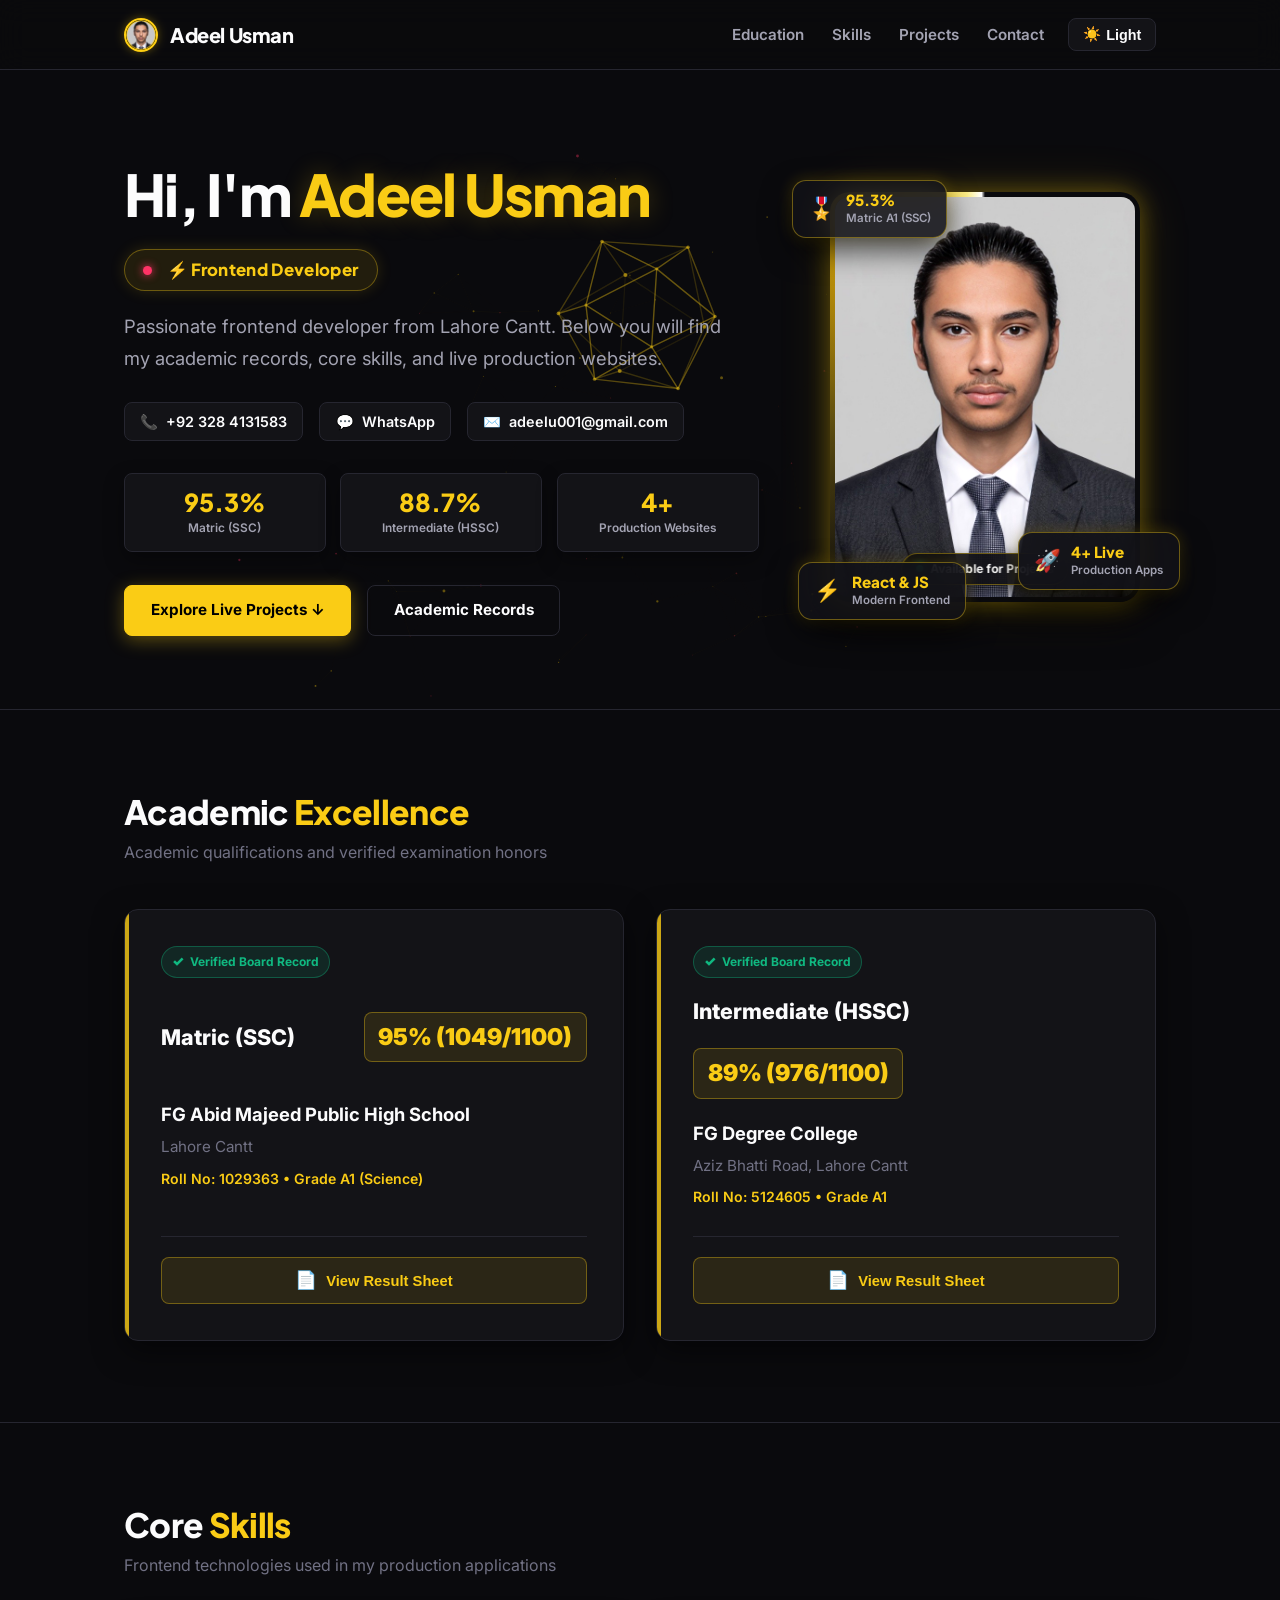
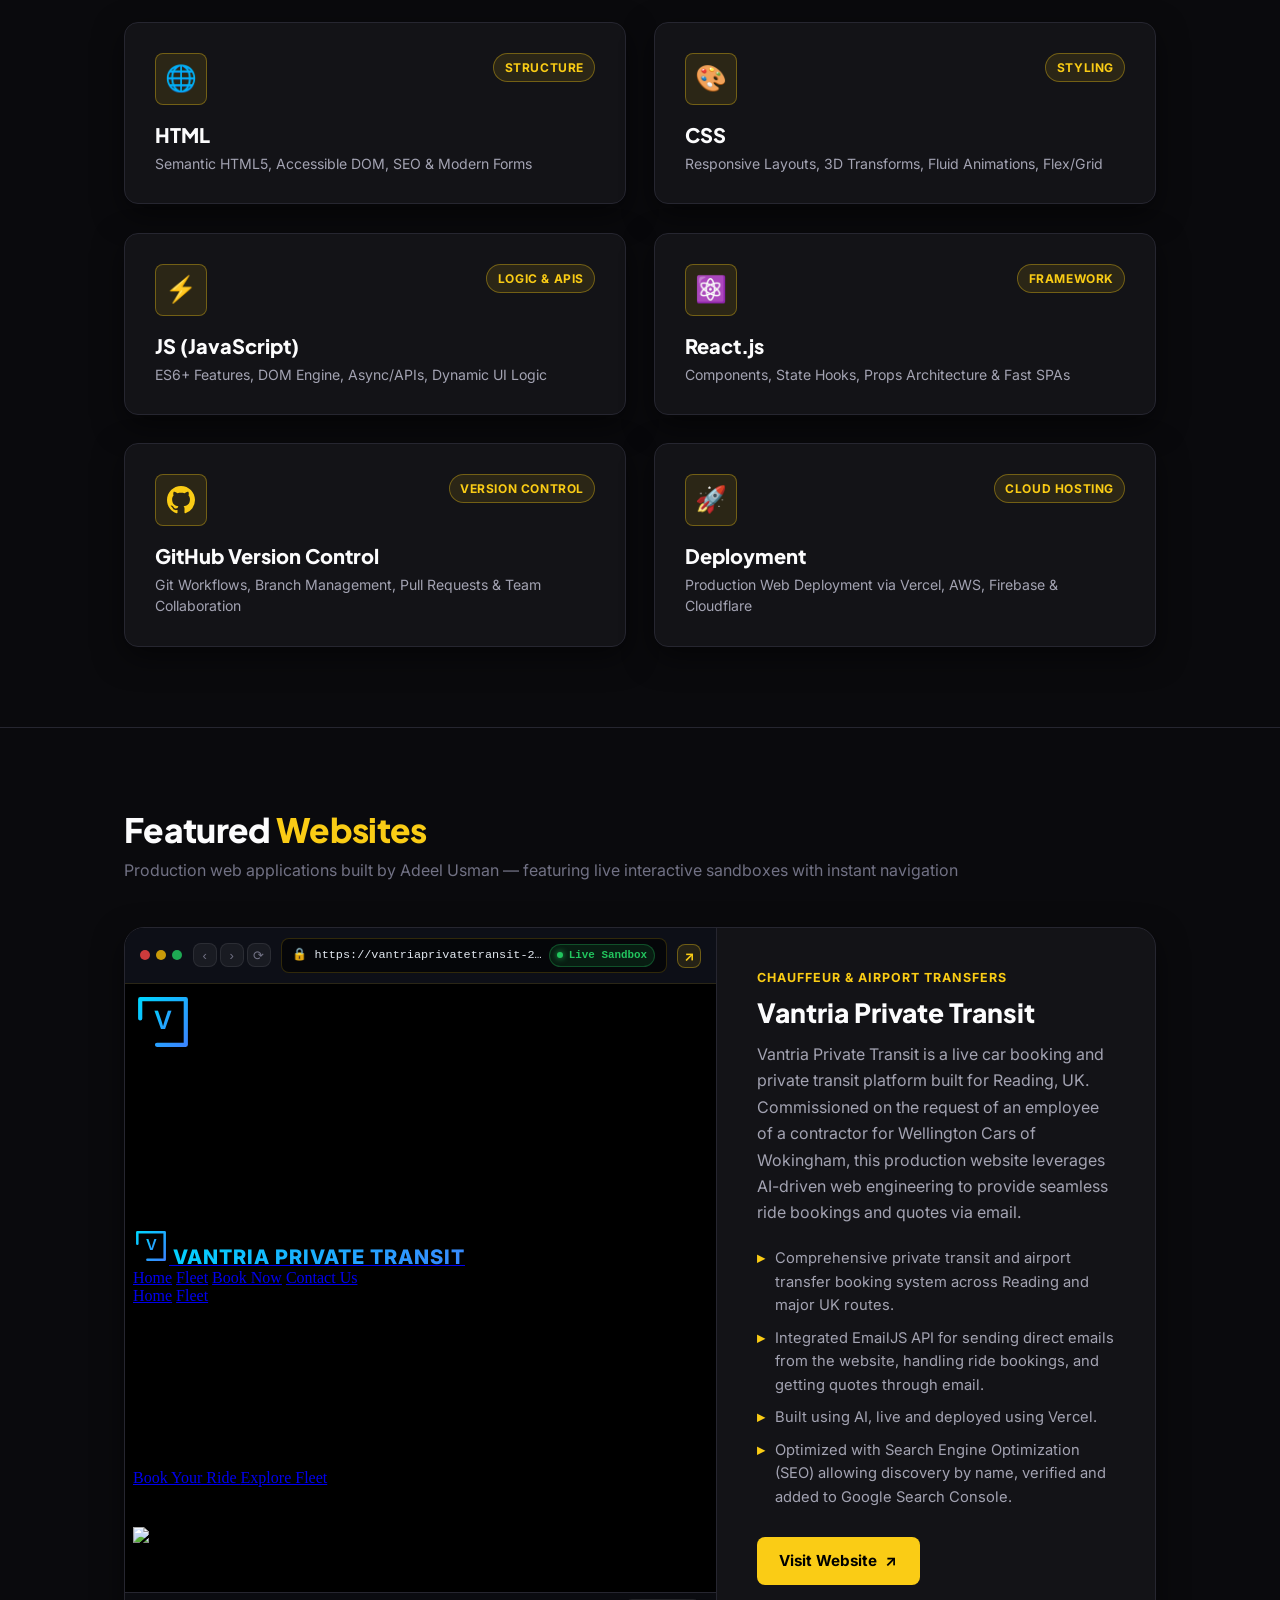
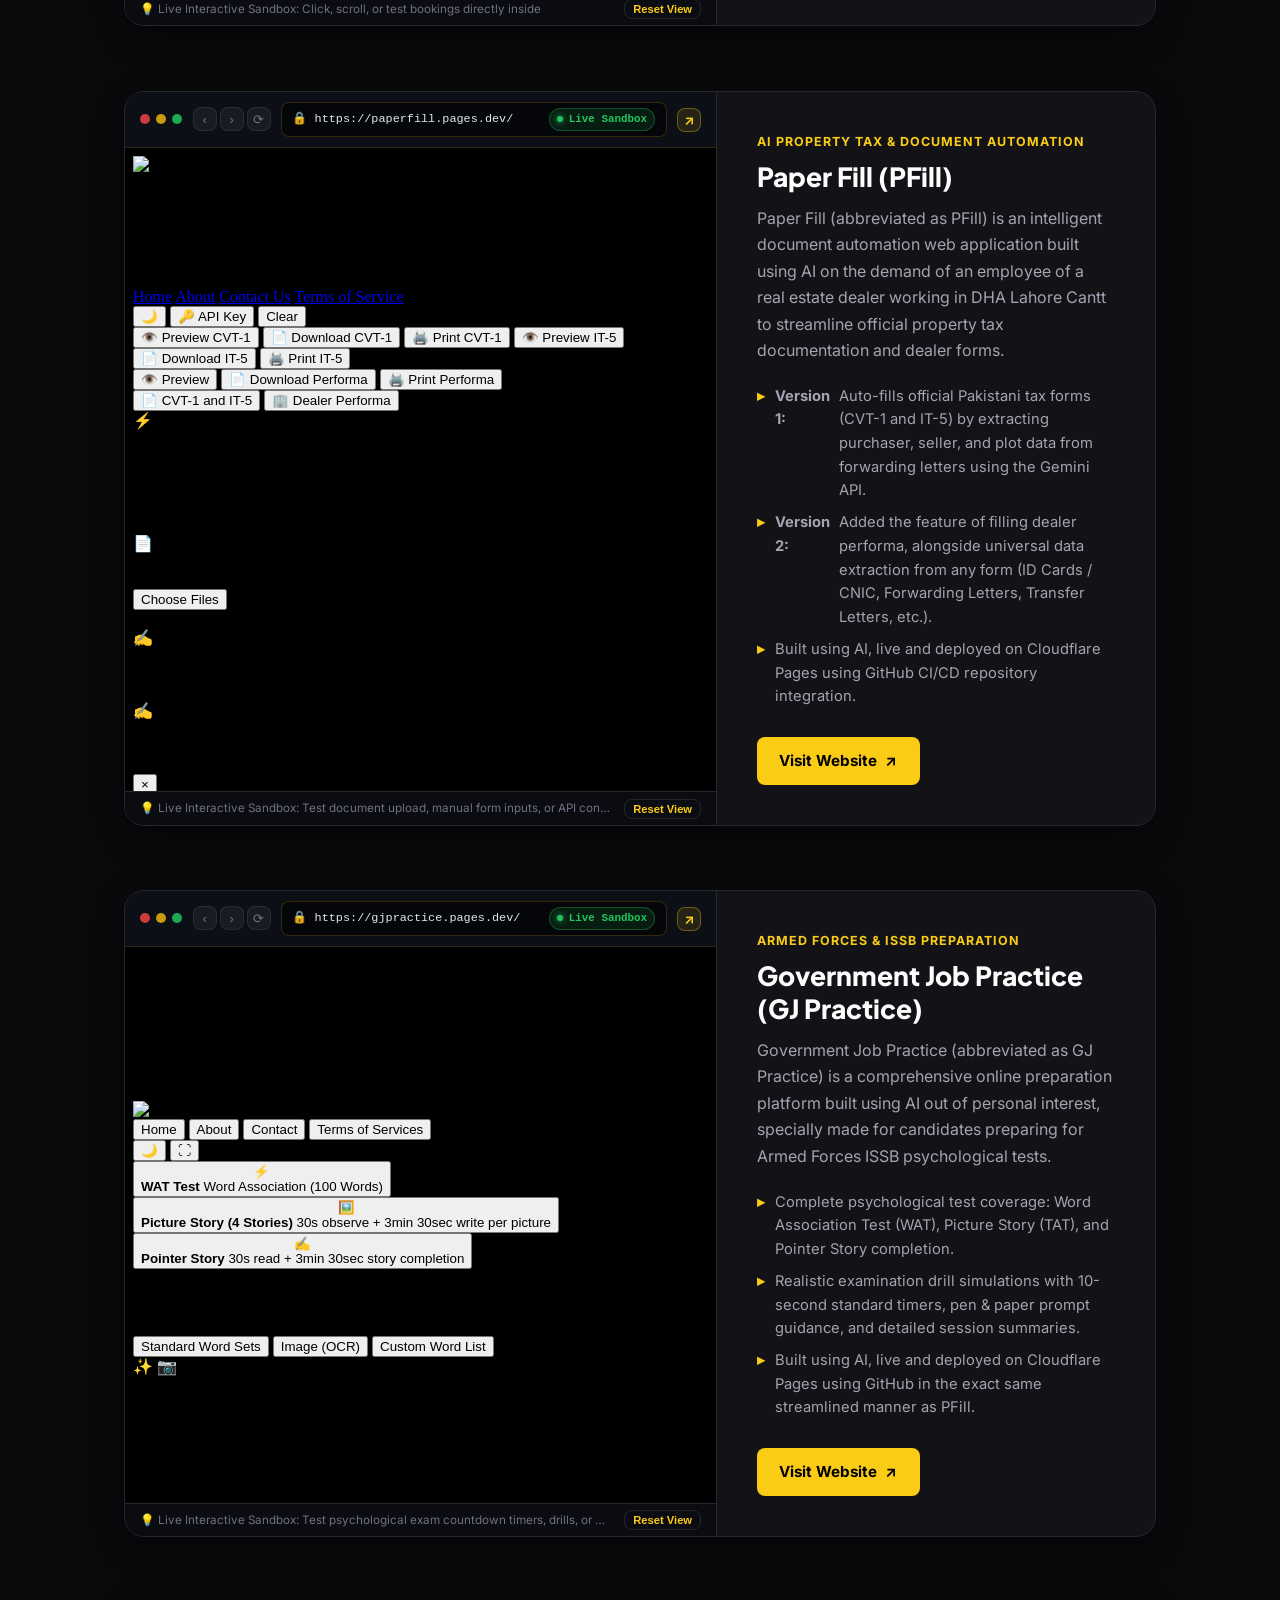
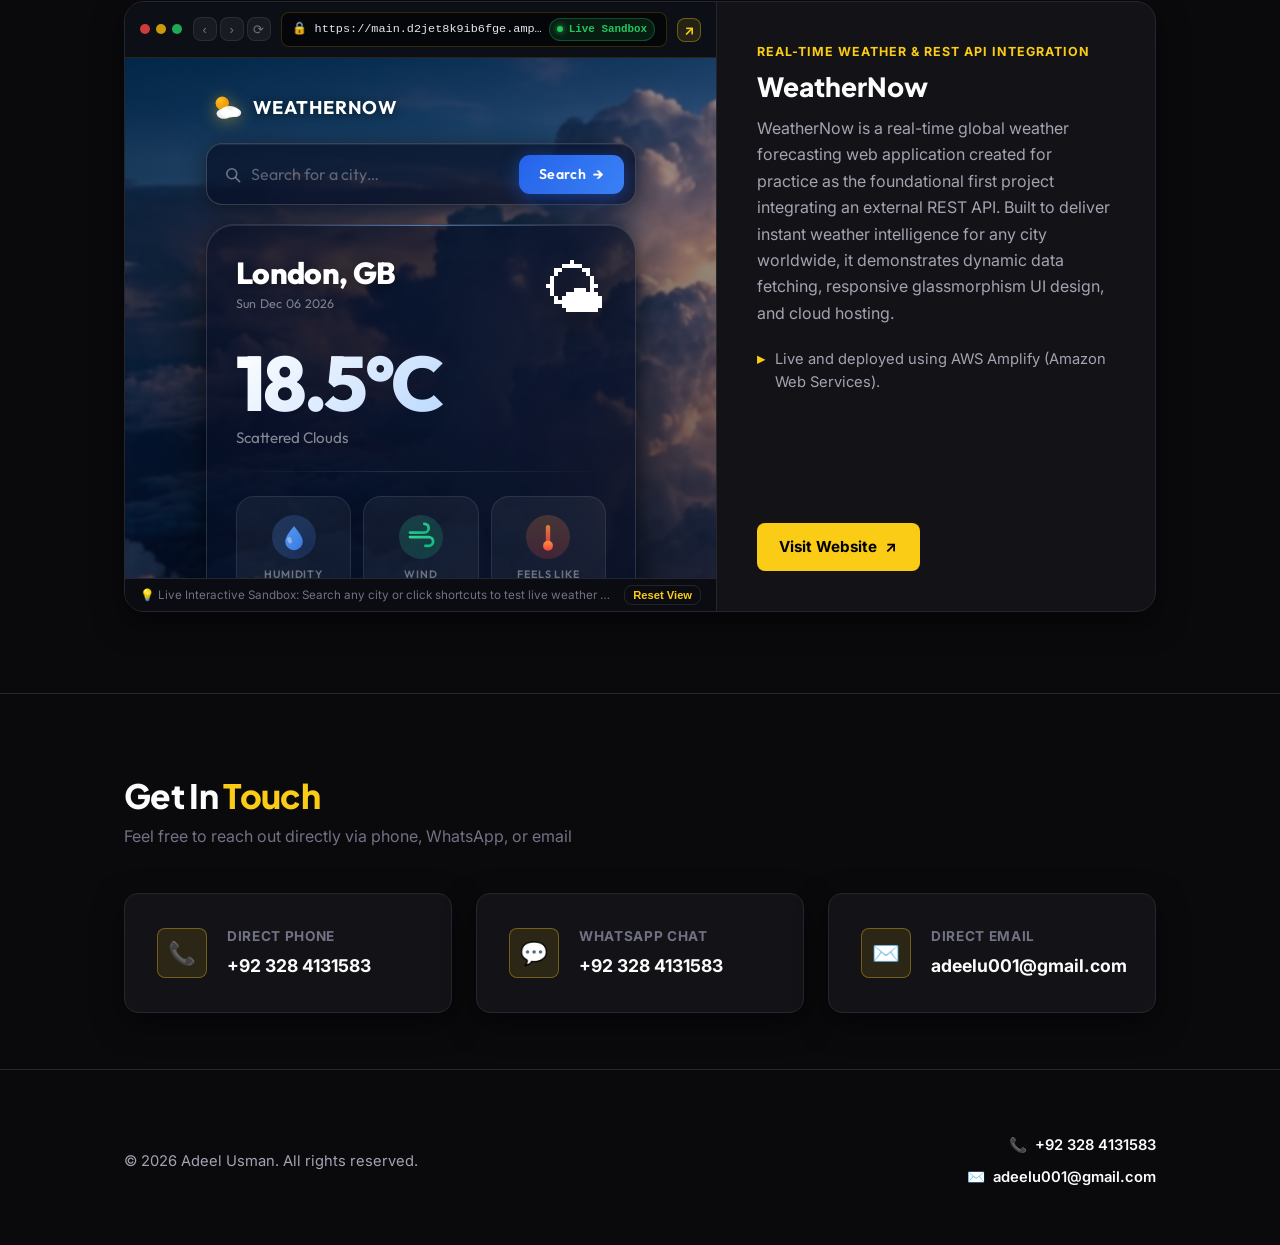
==== commit 28b11aab: "fix, style, cotent Corrected the style of the image card. Added opening google mail when clicked on " ====
--- a/index.html
+++ b/index.html
@@ -1,1238 +1,1252 @@
-<!doctype html>
-<html lang="en" data-theme="dark">
-  <head>
-    <meta charset="UTF-8" />
-    <meta name="viewport" content="width=device-width, initial-scale=1.0" />
-    <title>Adeel Usman | Frontend Developer Portfolio</title>
-    <meta
-      name="description"
-      content="Portfolio of Adeel Usman — Frontend Developer. Academic honors, skills, and production web applications."
-    />
-
-    <!-- Favicon using Adeel Usman's real portrait photo cropped in a circle -->
-    <link rel="icon" type="image/png" sizes="64x64" href="favicon.png" />
-    <link rel="icon" type="image/x-icon" href="favicon.ico" />
-    <link rel="apple-touch-icon" href="assets/adeel-circle-avatar.png" />
-
-    <!-- Google Fonts (Preconnect + Non-blocking Parallel Load) -->
-    <link rel="preconnect" href="https://fonts.googleapis.com" />
-    <link rel="preconnect" href="https://fonts.gstatic.com" crossorigin />
-    <link
-      href="https://fonts.googleapis.com/css2?family=Plus+Jakarta+Sans:wght@400;500;600;700;800;900&family=Inter:wght@400;500;600;700&display=swap"
-      rel="stylesheet"
-    />
-
-    <link rel="stylesheet" href="style.css" />
-  </head>
-  <body>
-    <!-- Ambient 3D Cyber Light Orbs -->
-    <div class="ambient-glow ambient-glow-1" aria-hidden="true"></div>
-    <div class="ambient-glow ambient-glow-2" aria-hidden="true"></div>
-
-    <!-- Interactive 3D Canvas Background (Particles & Rotating 3D Polyhedron) -->
-    <canvas id="bg3dCanvas" class="bg-3d-canvas" aria-hidden="true"></canvas>
-
-    <!-- Top Navigation Header -->
-    <header class="header">
-      <div class="container nav-wrap">
-        <a href="#" class="logo" aria-label="Adeel Usman">
-          <img
-            src="assets/adeel-circle-avatar.png"
-            alt="Adeel Usman"
-            class="logo-avatar"
-          />
-          <span class="logo-name">Adeel Usman</span>
-        </a>
-
-        <nav id="mainNav" class="main-nav">
-          <ul class="nav-links" id="navLinks">
-            <li><a href="#education">Education</a></li>
-            <li><a href="#skills">Skills</a></li>
-            <li><a href="#projects">Projects</a></li>
-            <li><a href="#contact">Contact</a></li>
-          </ul>
-        </nav>
-
-        <div class="header-actions">
-          <button
-            id="themeToggle"
-            class="theme-btn"
-            aria-label="Toggle theme"
-            title="Toggle theme"
-          >
-            <span class="theme-icon">☀️</span>
-            <span class="theme-label">Light</span>
-          </button>
-          <button
-            id="mobileMenuToggle"
-            class="mobile-menu-btn"
-            aria-label="Toggle navigation menu"
-            aria-expanded="false"
-          >
-            <span class="menu-bar"></span>
-            <span class="menu-bar"></span>
-            <span class="menu-bar"></span>
-          </button>
-        </div>
-      </div>
-    </header>
-
-    <!-- Hero Section -->
-    <section class="hero">
-      <div class="container">
-        <div class="hero-grid">
-          <!-- Hero Text -->
-          <div class="hero-content-col flow-from-left">
-            <h1>Hi, I'm <span class="highlight">Adeel Usman</span></h1>
-            <div class="hero-role-wrap">
-              <span class="hero-role-tag"
-                ><span class="live-pulse-dot"></span>⚡ Frontend Developer</span
-              >
-            </div>
-            <p class="hero-text">
-              Passionate frontend developer from Lahore Cantt. Below you will
-              find my academic records, core skills, and live production
-              websites.
-            </p>
-
-            <!-- Direct Contact Quick Bar -->
-            <div class="contact-quick-bar">
-              <a
-                href="tel:+923284131583"
-                class="contact-pill"
-                title="Call Adeel Usman"
-              >
-                <span class="contact-pill-icon">📞</span>
-                <span>+92 328 4131583</span>
-              </a>
-              <a
-                href="https://wa.me/923284131583"
-                target="_blank"
-                rel="noopener"
-                class="contact-pill"
-                title="WhatsApp Adeel Usman"
-              >
-                <span class="contact-pill-icon">💬</span>
-                <span>WhatsApp</span>
-              </a>
-              <a
-                href="mailto:adeelu001@gmail.com"
-                class="contact-pill"
-                title="Email Adeel Usman"
-              >
-                <span class="contact-pill-icon">✉️</span>
-                <span>adeelu001@gmail.com</span>
-              </a>
-            </div>
-
-            <!-- 3D Glass Metrics Dashboard -->
-            <div class="hero-metrics-grid">
-              <div class="hero-metric-card" data-tilt>
-                <div class="metric-num">
-                  <span class="counter-val" data-target="95.3">95.3</span>%
-                </div>
-                <div class="metric-label">Matric (SSC)</div>
-              </div>
-              <div class="hero-metric-card" data-tilt>
-                <div class="metric-num">
-                  <span class="counter-val" data-target="88.7">88.7</span>%
-                </div>
-                <div class="metric-label">Intermediate (HSSC)</div>
-              </div>
-              <div class="hero-metric-card" data-tilt>
-                <div class="metric-num">
-                  <span class="counter-val" data-target="4">4</span>+
-                </div>
-                <div class="metric-label">Production Websites</div>
-              </div>
-            </div>
-
-            <div class="hero-actions">
-              <a href="#projects" class="btn btn-primary"
-                >Explore Live Projects ↓</a
-              >
-              <a href="#education" class="btn btn-outline">Academic Records</a>
-            </div>
-          </div>
-
-          <!-- Portrait Photo with Floating 3D Badges & Continuously Moving Cyber Yellow Splash Border -->
-          <div class="hero-photo-wrap flow-from-right" data-tilt>
-            <!-- Floating 3D Tech Chips -->
-            <div class="hero-3d-chip chip-top-left" data-tilt-depth="35">
-              <span class="chip-icon">🎖️</span>
-              <div class="chip-info">
-                <span class="chip-val">95.3%</span>
-                <span class="chip-label">Matric A1 (SSC)</span>
-              </div>
-            </div>
-
-            <div class="hero-3d-chip chip-bottom-right" data-tilt-depth="40">
-              <span class="chip-icon">🚀</span>
-              <div class="chip-info">
-                <span class="chip-val">4+ Live</span>
-                <span class="chip-label">Production Apps</span>
-              </div>
-            </div>
-
-            <div class="hero-3d-chip chip-bottom-left" data-tilt-depth="30">
-              <span class="chip-icon">⚡</span>
-              <div class="chip-info">
-                <span class="chip-val">React &amp; JS</span>
-                <span class="chip-label">Modern Frontend</span>
-              </div>
-            </div>
-
-            <div class="photo-card" title="Adeel Usman — Frontend Developer">
-              <div class="photo-inner">
-                <img
-                  src="assets/adeel-photo.jpg"
-                  alt="Adeel Usman"
-                  class="photo-img"
-                />
-                <div class="photo-status-badge">
-                  <span class="photo-status-pulse"></span>
-                  <span>Available for Projects</span>
-                </div>
-              </div>
-            </div>
-          </div>
-        </div>
-      </div>
-    </section>
-
-    <!-- Education Section (Floating In Air Cards with Result Sheet Modals) -->
-    <section class="section" id="education">
-      <div class="container">
-        <h2 class="section-title flow-from-left">
-          Academic <span class="yellow-text">Excellence</span>
-        </h2>
-        <p class="section-sub flow-from-right">
-          Academic qualifications and verified examination honors
-        </p>
-
-        <div class="edu-grid">
-          <!-- Matric Card -->
-          <div class="edu-card edu-card-matric flow-from-left" data-tilt>
-            <div class="edu-badge-verified">
-              <span class="verified-icon">✓</span>
-              <span>Verified Board Record</span>
-            </div>
-            <div class="edu-header">
-              <span class="edu-level">Matric (SSC)</span>
-              <span class="edu-score">95% (1049/1100)</span>
-            </div>
-            <div class="edu-body">
-              <div class="edu-school">FG Abid Majeed Public High School</div>
-              <div class="edu-location">Lahore Cantt</div>
-              <div class="edu-meta">Roll No: 1029363 • Grade A1 (Science)</div>
-            </div>
-            <div class="edu-card-footer">
-              <button
-                class="btn btn-result-sheet"
-                data-result-img="assets/education/matric-result-sheet.jpg"
-                data-title="Matric (SSC) Result Card — 1049 / 1100 (95.3%)"
-              >
-                <span class="btn-icon">📄</span>
-                <span>View Result Sheet</span>
-              </button>
-            </div>
-          </div>
-
-          <!-- Intermediate Card -->
-          <div class="edu-card edu-card-inter flow-from-right" data-tilt>
-            <div class="edu-badge-verified">
-              <span class="verified-icon">✓</span>
-              <span>Verified Board Record</span>
-            </div>
-            <div class="edu-header">
-              <span class="edu-level">Intermediate (HSSC)</span>
-              <span class="edu-score">89% (976/1100)</span>
-            </div>
-            <div class="edu-body">
-              <div class="edu-school">FG Degree College</div>
-              <div class="edu-location">Aziz Bhatti Road, Lahore Cantt</div>
-              <div class="edu-meta">Roll No: 5124605 • Grade A1</div>
-            </div>
-            <div class="edu-card-footer">
-              <button
-                class="btn btn-result-sheet"
-                data-result-img="assets/education/inter-result-sheet.jpg"
-                data-title="Intermediate (HSSC) Result Card — 976 / 1100 (88.7%)"
-              >
-                <span class="btn-icon">📄</span>
-                <span>View Result Sheet</span>
-              </button>
-            </div>
-          </div>
-        </div>
-      </div>
-    </section>
-
-    <!-- Skills Section -->
-    <section class="section" id="skills">
-      <div class="container">
-        <h2 class="section-title flow-from-left">
-          Core <span class="yellow-text">Skills</span>
-        </h2>
-        <p class="section-sub flow-from-right">
-          Frontend technologies used in my production applications
-        </p>
-
-        <div class="skills-grid">
-          <!-- Skill 1: HTML -->
-          <div class="skill-card flow-from-left" data-tilt>
-            <div class="skill-card-top">
-              <div class="skill-icon-box">
-                <span class="skill-icon">🌐</span>
-              </div>
-              <span class="skill-badge">Structure</span>
-            </div>
-            <div class="skill-details">
-              <h3 class="skill-title">HTML</h3>
-              <p class="skill-desc">
-                Semantic HTML5, Accessible DOM, SEO &amp; Modern Forms
-              </p>
-            </div>
-          </div>
-
-          <!-- Skill 2: CSS -->
-          <div class="skill-card flow-from-right" data-tilt>
-            <div class="skill-card-top">
-              <div class="skill-icon-box">
-                <span class="skill-icon">🎨</span>
-              </div>
-              <span class="skill-badge">Styling</span>
-            </div>
-            <div class="skill-details">
-              <h3 class="skill-title">CSS</h3>
-              <p class="skill-desc">
-                Responsive Layouts, 3D Transforms, Fluid Animations, Flex/Grid
-              </p>
-            </div>
-          </div>
-
-          <!-- Skill 3: JS (JavaScript) -->
-          <div class="skill-card flow-from-left" data-tilt>
-            <div class="skill-card-top">
-              <div class="skill-icon-box">
-                <span class="skill-icon">⚡</span>
-              </div>
-              <span class="skill-badge">Logic &amp; APIs</span>
-            </div>
-            <div class="skill-details">
-              <h3 class="skill-title">JS (JavaScript)</h3>
-              <p class="skill-desc">
-                ES6+ Features, DOM Engine, Async/APIs, Dynamic UI Logic
-              </p>
-            </div>
-          </div>
-
-          <!-- Skill 4: React.js -->
-          <div class="skill-card flow-from-right" data-tilt>
-            <div class="skill-card-top">
-              <div class="skill-icon-box">
-                <span class="skill-icon">⚛️</span>
-              </div>
-              <span class="skill-badge">Framework</span>
-            </div>
-            <div class="skill-details">
-              <h3 class="skill-title">React.js</h3>
-              <p class="skill-desc">
-                Components, State Hooks, Props Architecture &amp; Fast SPAs
-              </p>
-            </div>
-          </div>
-
-          <!-- Skill 5: GitHub Version Control -->
-          <div class="skill-card flow-from-left" data-tilt>
-            <div class="skill-card-top">
-              <div class="skill-icon-box">
-                <svg
-                  class="skill-icon-svg"
-                  viewBox="0 0 24 24"
-                  width="28"
-                  height="28"
-                  fill="currentColor"
-                  aria-hidden="true"
-                >
-                  <path
-                    d="M12 0C5.37 0 0 5.37 0 12c0 5.31 3.435 9.795 8.205 11.385.6.105.825-.255.825-.57 0-.285-.015-1.23-.015-2.235-3.015.555-3.795-.735-4.035-1.41-.135-.345-.72-1.41-1.23-1.695-.42-.225-1.02-.78-.015-.795.945-.015 1.62.87 1.845 1.23 1.08 1.815 2.805 1.305 3.495.99.105-.78.42-1.305.765-1.605-2.67-.3-5.46-1.335-5.46-5.925 0-1.305.465-2.385 1.23-3.225-.12-.3-.54-1.53.12-3.18 0 0 1.005-.315 3.3 1.23.96-.27 1.98-.405 3-.405s2.04.135 3 .405c2.295-1.56 3.3-1.23 3.3-1.23.66 1.65.24 2.88.12 3.18.765.84 1.23 1.905 1.23 3.225 0 4.605-2.805 5.625-5.475 5.925.435.375.81 1.095.81 2.22 0 1.605-.015 2.895-.015 3.3 0 .315.225.69.825.57A12.02 12.02 0 0024 12c0-6.63-5.37-12-12-12z"
-                  />
-                </svg>
-              </div>
-              <span class="skill-badge">Version Control</span>
-            </div>
-            <div class="skill-details">
-              <h3 class="skill-title">GitHub Version Control</h3>
-              <p class="skill-desc">
-                Git Workflows, Branch Management, Pull Requests &amp; Team
-                Collaboration
-              </p>
-            </div>
-          </div>
-        </div>
-      </div>
-    </section>
-
-    <!-- Projects Section with 3D Rotating Polygon Showcases (Floating In Air) -->
-    <section class="section" id="projects">
-      <div class="container">
-        <h2 class="section-title flow-from-left">
-          Featured <span class="yellow-text">Websites</span>
-        </h2>
-        <p class="section-sub flow-from-right">
-          Production web applications built by Adeel Usman — featuring live
-          interactive sandboxes with instant navigation
-        </p>
-
-        <div class="projects-list">
-          <!-- ================================================================
-             PROJECT 1: VANTRIA PRIVATE TRANSIT (LIVE INTERACTIVE SANDBOX IFRAME)
-             ================================================================ -->
-          <article class="project-item flow-from-left">
-            <div class="project-iframe-wrap vantria-sandbox">
-              <!-- Interactive Sandbox Browser Chrome -->
-              <div class="sandbox-browser-bar">
-                <div class="sandbox-window-controls">
-                  <span
-                    class="sandbox-dot dot-red"
-                    title="Close preview"
-                  ></span>
-                  <span class="sandbox-dot dot-yellow" title="Minimize"></span>
-                  <span class="sandbox-dot dot-green" title="Maximize"></span>
-                </div>
-                <div class="sandbox-nav-btns">
-                  <button
-                    type="button"
-                    class="sandbox-nav-btn btn-back"
-                    id="vantriaBackBtn"
-                    title="Back in Frame"
-                    aria-label="Back"
-                  >
-                    ‹
-                  </button>
-                  <button
-                    type="button"
-                    class="sandbox-nav-btn btn-forward"
-                    id="vantriaFwdBtn"
-                    title="Forward in Frame"
-                    aria-label="Forward"
-                  >
-                    ›
-                  </button>
-                  <button
-                    type="button"
-                    class="sandbox-nav-btn btn-reload"
-                    id="vantriaReloadBtn"
-                    title="Reload Sandbox"
-                    aria-label="Reload"
-                  >
-                    ⟳
-                  </button>
-                </div>
-                <div class="sandbox-address-box">
-                  <span class="sandbox-lock-icon">🔒</span>
-                  <span class="sandbox-url-text" id="vantriaUrlDisplay"
-                    >https://vantriaprivatetransit-28117.web.app/</span
-                  >
-                  <span class="sandbox-status-pill"
-                    ><span class="pulse-live"></span> Live Sandbox</span
-                  >
-                </div>
-                <div class="sandbox-actions">
-                  <a
-                    href="https://vantriaprivatetransit-28117.web.app/"
-                    target="_blank"
-                    rel="noopener noreferrer"
-                    class="sandbox-action-btn"
-                    title="Open Full Site in New Tab"
-                    aria-label="Open in new tab"
-                    >↗</a
-                  >
-                </div>
-              </div>
-
-              <!-- Responsive Iframe Viewport Container -->
-              <div
-                class="sandbox-iframe-container"
-                id="vantriaSandboxContainer"
-              >
-                <!-- High-Tech Cyber Loader -->
-                <div class="sandbox-loader" id="vantriaLoader">
-                  <div class="loader-visual">
-                    <div class="loader-orbit-outer"></div>
-                    <div class="loader-orbit-inner"></div>
-                    <div class="loader-core">
-                      <span class="core-dot"></span>
-                    </div>
-                  </div>
-                  <div class="loader-text-group">
-                    <span class="loader-title">Connecting to Live Sandbox</span>
-                    <span class="loader-subtitle"
-                      >Loading Vantria Private Transit application...</span
-                    >
-                  </div>
-                </div>
-
-                <!-- Cached Live Viewport Iframes -->
-                <iframe
-                  id="vantriaIframeHome"
-                  class="sandbox-iframe active"
-                  src="vantria-preview.html"
-                  title="Vantria Private Transit — Home &amp; Booking"
-                  loading="eager"
-                  allow="
-                    accelerometer;
-                    autoplay;
-                    clipboard-write;
-                    encrypted-media;
-                    gyroscope;
-                    picture-in-picture;
-                    web-share;
-                  "
-                  sandbox="allow-scripts allow-same-origin allow-forms allow-popups allow-modals"
-                >
-                </iframe>
-
-                <iframe
-                  id="vantriaIframeFleet"
-                  class="sandbox-iframe"
-                  data-src="https://vantriaprivatetransit-28117.web.app/fleet.html"
-                  title="Vantria Private Transit — Chauffeur Fleet"
-                  loading="lazy"
-                  allow="
-                    accelerometer;
-                    autoplay;
-                    clipboard-write;
-                    encrypted-media;
-                    gyroscope;
-                    picture-in-picture;
-                    web-share;
-                  "
-                  sandbox="allow-scripts allow-same-origin allow-forms allow-popups allow-modals"
-                >
-                </iframe>
-
-                <iframe
-                  id="vantriaIframeContact"
-                  class="sandbox-iframe"
-                  data-src="https://vantriaprivatetransit-28117.web.app/contact.html"
-                  title="Vantria Private Transit — Contact &amp; Support"
-                  loading="lazy"
-                  allow="
-                    accelerometer;
-                    autoplay;
-                    clipboard-write;
-                    encrypted-media;
-                    gyroscope;
-                    picture-in-picture;
-                    web-share;
-                  "
-                  sandbox="allow-scripts allow-same-origin allow-forms allow-popups allow-modals"
-                >
-                </iframe>
-              </div>
-
-              <!-- Bottom Interactive Helper Bar -->
-              <div class="sandbox-footer-bar">
-                <span class="sandbox-hint-text"
-                  >💡 Live Interactive Sandbox: Click, scroll, or test bookings
-                  directly inside</span
-                >
-                <button
-                  type="button"
-                  class="sandbox-reset-btn"
-                  id="vantriaResetBtn"
-                  title="Reset to Home View"
-                >
-                  Reset View
-                </button>
-              </div>
-            </div>
-
-            <!-- Project Details -->
-            <div class="project-content flow-from-right">
-              <span class="project-tag">Chauffeur &amp; Airport Transfers</span>
-              <h3 class="project-title">Vantria Private Transit</h3>
-              <p class="project-desc">
-                Vantria Private Transit is a live car booking and private
-                transit platform built for Reading, UK. Commissioned on the
-                request of an employee of a contractor for Wellington Cars of
-                Wokingham, this production website leverages AI-driven web
-                engineering to provide seamless ride bookings and quotes via
-                email.
-              </p>
-              <ul class="project-details-list">
-                <li>
-                  Comprehensive private transit and airport transfer booking
-                  system across Reading and major UK routes.
-                </li>
-                <li>
-                  Integrated EmailJS API for sending direct emails from the
-                  website, handling ride bookings, and getting quotes through
-                  email.
-                </li>
-                <li>Built using AI, live and deployed using Vercel.</li>
-                <li>
-                  Optimized with Search Engine Optimization (SEO) allowing
-                  discovery by name, verified and added to Google Search
-                  Console.
-                </li>
-              </ul>
-              <a
-                href="https://vantriaprivatetransit-28117.web.app/"
-                target="_blank"
-                rel="noopener noreferrer"
-                class="project-link-btn"
-              >
-                <span>Visit Website</span>
-                <span>↗</span>
-              </a>
-            </div>
-          </article>
-
-          <!-- ================================================================
-             PROJECT 2: P FILL (LIVE INTERACTIVE SANDBOX)
-             ================================================================ -->
-          <article class="project-item flow-from-right">
-            <div class="project-iframe-wrap pfill-sandbox">
-              <!-- Sandbox Browser Chrome Header -->
-              <div class="sandbox-browser-bar">
-                <div class="sandbox-window-controls">
-                  <span
-                    class="sandbox-dot dot-red"
-                    title="Close preview"
-                  ></span>
-                  <span class="sandbox-dot dot-yellow" title="Minimize"></span>
-                  <span class="sandbox-dot dot-green" title="Maximize"></span>
-                </div>
-                <div class="sandbox-nav-btns">
-                  <button
-                    type="button"
-                    class="sandbox-nav-btn btn-back"
-                    id="pfillBackBtn"
-                    title="Back in Frame"
-                    aria-label="Back"
-                  >
-                    ‹
-                  </button>
-                  <button
-                    type="button"
-                    class="sandbox-nav-btn btn-forward"
-                    id="pfillFwdBtn"
-                    title="Forward in Frame"
-                    aria-label="Forward"
-                  >
-                    ›
-                  </button>
-                  <button
-                    type="button"
-                    class="sandbox-nav-btn btn-reload"
-                    id="pfillReloadBtn"
-                    title="Reload Sandbox"
-                    aria-label="Reload"
-                  >
-                    ⟳
-                  </button>
-                </div>
-                <div class="sandbox-address-box">
-                  <span class="sandbox-lock-icon">🔒</span>
-                  <span class="sandbox-url-text" id="pfillUrlDisplay"
-                    >https://paperfill.pages.dev/</span
-                  >
-                  <span class="sandbox-status-pill"
-                    ><span class="pulse-live"></span> Live Sandbox</span
-                  >
-                </div>
-                <div class="sandbox-actions">
-                  <a
-                    href="https://paperfill.pages.dev/"
-                    target="_blank"
-                    rel="noopener noreferrer"
-                    class="sandbox-action-btn"
-                    title="Open Full Site in New Tab"
-                    aria-label="Open in new tab"
-                    >↗</a
-                  >
-                </div>
-              </div>
-
-              <!-- Responsive Iframe Viewport Container -->
-              <div class="sandbox-iframe-container" id="pfillSandboxContainer">
-                <!-- High-Tech Cyber Loader -->
-                <div class="sandbox-loader" id="pfillLoader">
-                  <div class="loader-visual">
-                    <div class="loader-orbit-outer"></div>
-                    <div class="loader-orbit-inner"></div>
-                    <div class="loader-core">
-                      <span class="core-dot"></span>
-                    </div>
-                  </div>
-                  <div class="loader-text-group">
-                    <span class="loader-title">Connecting to Live Sandbox</span>
-                    <span class="loader-subtitle"
-                      >Loading Paper Fill (PFill) AI application...</span
-                    >
-                  </div>
-                </div>
-
-                <!-- Live Viewport Iframe -->
-                <iframe
-                  id="pfillIframe"
-                  class="sandbox-iframe active"
-                  src="paperfill-preview.html"
-                  title="Paper Fill (PFill) — Live Interactive Sandbox"
-                  loading="eager"
-                  allow="
-                    accelerometer;
-                    autoplay;
-                    clipboard-write;
-                    encrypted-media;
-                    gyroscope;
-                    picture-in-picture;
-                    web-share;
-                  "
-                  sandbox="allow-scripts allow-same-origin allow-forms allow-popups allow-modals"
-                >
-                </iframe>
-              </div>
-
-              <!-- Bottom Interactive Helper Bar -->
-              <div class="sandbox-footer-bar">
-                <span class="sandbox-hint-text"
-                  >💡 Live Interactive Sandbox: Test document upload, manual
-                  form inputs, or API configuration</span
-                >
-                <button
-                  type="button"
-                  class="sandbox-reset-btn"
-                  id="pfillResetBtn"
-                  title="Reset to Home View"
-                >
-                  Reset View
-                </button>
-              </div>
-            </div>
-
-            <!-- Project Details -->
-            <div class="project-content flow-from-left">
-              <span class="project-tag"
-                >AI Property Tax &amp; Document Automation</span
-              >
-              <h3 class="project-title">Paper Fill (PFill)</h3>
-              <p class="project-desc">
-                Paper Fill (abbreviated as PFill) is an intelligent document
-                automation web application built using AI on the demand of an
-                employee of a real estate dealer working in DHA Lahore Cantt to
-                streamline official property tax documentation and dealer forms.
-              </p>
-              <ul class="project-details-list">
-                <li>
-                  <strong>Version 1:</strong> Auto-fills official Pakistani tax
-                  forms (CVT-1 and IT-5) by extracting purchaser, seller, and
-                  plot data from forwarding letters using the Gemini API.
-                </li>
-                <li>
-                  <strong>Version 2:</strong> Added the feature of filling
-                  dealer performa, alongside universal data extraction from any
-                  form (ID Cards / CNIC, Forwarding Letters, Transfer Letters,
-                  etc.).
-                </li>
-                <li>
-                  Built using AI, live and deployed on Cloudflare Pages using
-                  GitHub CI/CD repository integration.
-                </li>
-              </ul>
-              <a
-                href="https://paperfill.pages.dev/"
-                target="_blank"
-                rel="noopener noreferrer"
-                class="project-link-btn"
-              >
-                <span>Visit Website</span>
-                <span>↗</span>
-              </a>
-            </div>
-          </article>
-
-          <!-- ================================================================
-             PROJECT 3: GJ PRACTICE (LIVE INTERACTIVE SANDBOX)
-             ================================================================ -->
-          <article class="project-item flow-from-left">
-            <div class="project-iframe-wrap gj-sandbox">
-              <!-- Sandbox Browser Chrome Header -->
-              <div class="sandbox-browser-bar">
-                <div class="sandbox-window-controls">
-                  <span
-                    class="sandbox-dot dot-red"
-                    title="Close preview"
-                  ></span>
-                  <span class="sandbox-dot dot-yellow" title="Minimize"></span>
-                  <span class="sandbox-dot dot-green" title="Maximize"></span>
-                </div>
-                <div class="sandbox-nav-btns">
-                  <button
-                    type="button"
-                    class="sandbox-nav-btn btn-back"
-                    id="gjBackBtn"
-                    title="Back in Frame"
-                    aria-label="Back"
-                  >
-                    ‹
-                  </button>
-                  <button
-                    type="button"
-                    class="sandbox-nav-btn btn-forward"
-                    id="gjFwdBtn"
-                    title="Forward in Frame"
-                    aria-label="Forward"
-                  >
-                    ›
-                  </button>
-                  <button
-                    type="button"
-                    class="sandbox-nav-btn btn-reload"
-                    id="gjReloadBtn"
-                    title="Reload Sandbox"
-                    aria-label="Reload"
-                  >
-                    ⟳
-                  </button>
-                </div>
-                <div class="sandbox-address-box">
-                  <span class="sandbox-lock-icon">🔒</span>
-                  <span class="sandbox-url-text" id="gjUrlDisplay"
-                    >https://gjpractice.pages.dev/</span
-                  >
-                  <span class="sandbox-status-pill"
-                    ><span class="pulse-live"></span> Live Sandbox</span
-                  >
-                </div>
-                <div class="sandbox-actions">
-                  <a
-                    href="https://gjpractice.pages.dev/"
-                    target="_blank"
-                    rel="noopener noreferrer"
-                    class="sandbox-action-btn"
-                    title="Open Full Site in New Tab"
-                    aria-label="Open in new tab"
-                    >↗</a
-                  >
-                </div>
-              </div>
-
-              <!-- Responsive Iframe Viewport Container -->
-              <div class="sandbox-iframe-container" id="gjSandboxContainer">
-                <!-- High-Tech Cyber Loader -->
-                <div class="sandbox-loader" id="gjLoader">
-                  <div class="loader-visual">
-                    <div class="loader-orbit-outer"></div>
-                    <div class="loader-orbit-inner"></div>
-                    <div class="loader-core">
-                      <span class="core-dot"></span>
-                    </div>
-                  </div>
-                  <div class="loader-text-group">
-                    <span class="loader-title">Connecting to Live Sandbox</span>
-                    <span class="loader-subtitle"
-                      >Loading Government Job Practice application...</span
-                    >
-                  </div>
-                </div>
-
-                <!-- Live Viewport Iframe -->
-                <iframe
-                  id="gjIframe"
-                  class="sandbox-iframe active"
-                  src="gjpractice-preview.html"
-                  title="Government Job Practice (GJ Practice) — Live Interactive Sandbox"
-                  loading="eager"
-                  allow="
-                    accelerometer;
-                    autoplay;
-                    clipboard-write;
-                    encrypted-media;
-                    gyroscope;
-                    picture-in-picture;
-                    web-share;
-                  "
-                  sandbox="allow-scripts allow-same-origin allow-forms allow-popups allow-modals"
-                >
-                </iframe>
-              </div>
-
-              <!-- Bottom Interactive Helper Bar -->
-              <div class="sandbox-footer-bar">
-                <span class="sandbox-hint-text"
-                  >💡 Live Interactive Sandbox: Test psychological exam
-                  countdown timers, drills, or word logs</span
-                >
-                <button
-                  type="button"
-                  class="sandbox-reset-btn"
-                  id="gjResetBtn"
-                  title="Reset to Home View"
-                >
-                  Reset View
-                </button>
-              </div>
-            </div>
-
-            <!-- Project Details -->
-            <div class="project-content flow-from-right">
-              <span class="project-tag"
-                >Armed Forces &amp; ISSB Preparation</span
-              >
-              <h3 class="project-title">
-                Government Job Practice (GJ Practice)
-              </h3>
-              <p class="project-desc">
-                Government Job Practice (abbreviated as GJ Practice) is a
-                comprehensive online preparation platform built using AI out of
-                personal interest, specially made for candidates preparing for
-                Armed Forces ISSB psychological tests.
-              </p>
-              <ul class="project-details-list">
-                <li>
-                  Complete psychological test coverage: Word Association Test
-                  (WAT), Picture Story (TAT), and Pointer Story completion.
-                </li>
-                <li>
-                  Realistic examination drill simulations with 10-second
-                  standard timers, pen &amp; paper prompt guidance, and detailed
-                  session summaries.
-                </li>
-                <li>
-                  Built using AI, live and deployed on Cloudflare Pages using
-                  GitHub in the exact same streamlined manner as PFill.
-                </li>
-              </ul>
-              <a
-                href="https://gjpractice.pages.dev/"
-                target="_blank"
-                rel="noopener noreferrer"
-                class="project-link-btn"
-              >
-                <span>Visit Website</span>
-                <span>↗</span>
-              </a>
-            </div>
-          </article>
-          <!-- ================================================================
-             PROJECT 4: WEATHERNOW (LIVE INTERACTIVE SANDBOX)
-             ================================================================ -->
-          <article class="project-item flow-from-right">
-            <div class="project-iframe-wrap weather-sandbox">
-              <!-- Sandbox Browser Chrome Header -->
-              <div class="sandbox-browser-bar">
-                <div class="sandbox-window-controls">
-                  <span
-                    class="sandbox-dot dot-red"
-                    title="Close preview"
-                  ></span>
-                  <span class="sandbox-dot dot-yellow" title="Minimize"></span>
-                  <span class="sandbox-dot dot-green" title="Maximize"></span>
-                </div>
-                <div class="sandbox-nav-btns">
-                  <button
-                    type="button"
-                    class="sandbox-nav-btn btn-back"
-                    id="weatherBackBtn"
-                    title="Back in Frame"
-                    aria-label="Back"
-                  >
-                    ‹
-                  </button>
-                  <button
-                    type="button"
-                    class="sandbox-nav-btn btn-forward"
-                    id="weatherFwdBtn"
-                    title="Forward in Frame"
-                    aria-label="Forward"
-                  >
-                    ›
-                  </button>
-                  <button
-                    type="button"
-                    class="sandbox-nav-btn btn-reload"
-                    id="weatherReloadBtn"
-                    title="Reload Sandbox"
-                    aria-label="Reload"
-                  >
-                    ⟳
-                  </button>
-                </div>
-                <div class="sandbox-address-box">
-                  <span class="sandbox-lock-icon">🔒</span>
-                  <span class="sandbox-url-text" id="weatherUrlDisplay"
-                    >https://main.d2jet8k9ib6fge.amplifyapp.com/</span
-                  >
-                  <span class="sandbox-status-pill"
-                    ><span class="pulse-live"></span> Live Sandbox</span
-                  >
-                </div>
-                <div class="sandbox-actions">
-                  <a
-                    href="https://main.d2jet8k9ib6fge.amplifyapp.com/"
-                    target="_blank"
-                    rel="noopener noreferrer"
-                    class="sandbox-action-btn"
-                    title="Open Full Site in New Tab"
-                    aria-label="Open in new tab"
-                    >↗</a
-                  >
-                </div>
-              </div>
-
-              <!-- Responsive Iframe Viewport Container -->
-              <div class="sandbox-iframe-container" id="weatherSandboxContainer">
-                <!-- High-Tech Cyber Loader -->
-                <div class="sandbox-loader" id="weatherLoader">
-                  <div class="loader-visual">
-                    <div class="loader-orbit-outer"></div>
-                    <div class="loader-orbit-inner"></div>
-                    <div class="loader-core">
-                      <span class="core-dot"></span>
-                    </div>
-                  </div>
-                  <div class="loader-text-group">
-                    <span class="loader-title">Connecting to Live Sandbox</span>
-                    <span class="loader-subtitle"
-                      >Loading WeatherNow application...</span
-                    >
-                  </div>
-                </div>
-
-                <!-- Live Viewport Iframe -->
-                <iframe
-                  id="weatherIframe"
-                  class="sandbox-iframe active"
-                  src="weathernow-preview.html"
-                  title="WeatherNow — Live Interactive Sandbox"
-                  loading="eager"
-                  allow="
-                    accelerometer;
-                    autoplay;
-                    clipboard-write;
-                    encrypted-media;
-                    gyroscope;
-                    picture-in-picture;
-                    web-share;
-                  "
-                  sandbox="allow-scripts allow-same-origin allow-forms allow-popups allow-modals"
-                >
-                </iframe>
-              </div>
-
-              <!-- Bottom Interactive Helper Bar -->
-              <div class="sandbox-footer-bar">
-                <span class="sandbox-hint-text"
-                  >💡 Live Interactive Sandbox: Search any city or click shortcuts to test live weather data</span
-                >
-                <button
-                  type="button"
-                  class="sandbox-reset-btn"
-                  id="weatherResetBtn"
-                  title="Reset to Home View"
-                >
-                  Reset View
-                </button>
-              </div>
-            </div>
-
-            <!-- Project Details -->
-            <div class="project-content flow-from-left">
-              <span class="project-tag"
-                >Real-Time Weather &amp; REST API Integration</span
-              >
-              <h3 class="project-title">
-                WeatherNow
-              </h3>
-              <p class="project-desc">
-                WeatherNow is a real-time global weather forecasting web application created for practice as the foundational first project integrating an external REST API. Built to deliver instant weather intelligence for any city worldwide, it demonstrates dynamic data fetching, responsive glassmorphism UI design, and cloud hosting.
-              </p>
-              <ul class="project-details-list">
-                <li>
-                  Built for hands-on practice as the foundational first web engineering project featuring external REST API integration (OpenWeather via RapidAPI).
-                </li>
-                <li>
-                  Provides instant real-time weather metrics including temperature, feels-like calculations, sky conditions, humidity levels, and wind speed for any global city.
-                </li>
-                <li>
-                  Engineered with dynamic animated atmospheric visuals, responsive dark frosted-glass cards, and quick city search shortcuts.
-                </li>
-                <li>
-                  Live and deployed using AWS Amplify (Amazon Web Services) with seamless cloud hosting and continuous deployment.
-                </li>
-              </ul>
-              <a
-                href="https://main.d2jet8k9ib6fge.amplifyapp.com/"
-                target="_blank"
-                rel="noopener noreferrer"
-                class="project-link-btn"
-              >
-                <span>Visit Website</span>
-                <span>↗</span>
-              </a>
-            </div>
-          </article>
-        </div>
-      </div>
-    </section>
-
-    <!-- Contact Section -->
-    <section class="section contact-section" id="contact">
-      <div class="container">
-        <h2 class="section-title flow-from-left">
-          Get In <span class="yellow-text">Touch</span>
-        </h2>
-        <p class="section-sub flow-from-right">
-          Feel free to reach out directly via phone, WhatsApp, or email
-        </p>
-
-        <div class="contact-card-grid">
-          <!-- Phone Card -->
-          <a
-            href="tel:+923284131583"
-            class="contact-card flow-from-left"
-            data-tilt
-          >
-            <div class="contact-card-icon">📞</div>
-            <div>
-              <div class="contact-card-title">Direct Phone</div>
-              <div class="contact-card-val">+92 328 4131583</div>
-            </div>
-          </a>
-
-          <!-- WhatsApp Card -->
-          <a
-            href="https://wa.me/923284131583"
-            target="_blank"
-            rel="noopener"
-            class="contact-card flow-from-right"
-            data-tilt
-          >
-            <div class="contact-card-icon">💬</div>
-            <div>
-              <div class="contact-card-title">WhatsApp Chat</div>
-              <div class="contact-card-val">+92 328 4131583</div>
-            </div>
-          </a>
-
-          <!-- Email Card -->
-          <a
-            href="mailto:adeelu001@gmail.com"
-            class="contact-card flow-from-left"
-            data-tilt
-          >
-            <div class="contact-card-icon">✉️</div>
-            <div>
-              <div class="contact-card-title">Direct Email</div>
-              <div class="contact-card-val">adeelu001@gmail.com</div>
-            </div>
-          </a>
-        </div>
-      </div>
-    </section>
-
-    <!-- Fullscreen Lightbox Modal (For Screenshots) -->
-    <div
-      class="lightbox-modal"
-      id="lightboxModal"
-      role="dialog"
-      aria-modal="true"
-      aria-label="Fullscreen Image View"
-    >
-      <button
-        class="lightbox-close-btn"
-        id="lightboxCloseBtn"
-        aria-label="Close Lightbox"
-      >
-        &times;
-      </button>
-      <button
-        class="lightbox-nav-btn lightbox-prev"
-        id="lightboxPrevBtn"
-        aria-label="Previous Image"
-      >
-        ‹
-      </button>
-
-      <div class="lightbox-img-wrapper">
-        <img src="" alt="" id="lightboxImg" class="lightbox-img" />
-      </div>
-
-      <div class="lightbox-caption" id="lightboxCaption"></div>
-
-      <button
-        class="lightbox-nav-btn lightbox-next"
-        id="lightboxNextBtn"
-        aria-label="Next Image"
-      >
-        ›
-      </button>
-    </div>
-
-    <!-- Result Sheet Modal (For Matric & Inter Result Sheets) -->
-    <div
-      class="result-modal"
-      id="resultModal"
-      role="dialog"
-      aria-modal="true"
-      aria-label="Official Result Sheet View"
-    >
-      <div class="result-modal-box">
-        <div class="result-modal-header">
-          <h3 id="resultModalTitle" class="result-modal-title">
-            Official Examination Result Sheet
-          </h3>
-          <div class="result-modal-actions">
-            <button
-              id="resultModalClose"
-              class="result-modal-close"
-              aria-label="Close Result Sheet Modal"
-            >
-              &times;
-            </button>
-          </div>
-        </div>
-        <div class="result-modal-body">
-          <img
-            id="resultModalImg"
-            src=""
-            alt="Result Sheet"
-            class="result-modal-img"
-          />
-        </div>
-      </div>
-    </div>
-
-    <!-- Footer with Phone and Email in Column with Icons -->
-    <footer class="footer container">
-      <div class="footer-copy flow-from-left">
-        &copy; 2026 Adeel Usman. All rights reserved.
-      </div>
-      <div class="footer-contact-col flow-from-right">
-        <a
-          href="tel:+923284131583"
-          class="footer-contact-item"
-          title="Call Adeel Usman"
-        >
-          <span class="footer-contact-icon">📞</span>
-          <span>+92 328 4131583</span>
-        </a>
-        <a
-          href="mailto:adeelu001@gmail.com"
-          class="footer-contact-item"
-          title="Email Adeel Usman"
-        >
-          <span class="footer-contact-icon">✉️</span>
-          <span>adeelu001@gmail.com</span>
-        </a>
-      </div>
-    </footer>
-
-    <!-- Scripts -->
-    <script src="app.js"></script>
-  </body>
-</html>
+<!doctype html>
+<html lang="en" data-theme="dark">
+  <head>
+    <meta charset="UTF-8" />
+    <meta name="viewport" content="width=device-width, initial-scale=1.0" />
+    <title>Adeel Usman | Frontend Developer Portfolio</title>
+    <meta
+      name="description"
+      content="Portfolio of Adeel Usman — Frontend Developer. Academic honors, skills, and production web applications."
+    />
+
+    <!-- Favicon using Adeel Usman's real portrait photo cropped in a circle -->
+    <link rel="icon" type="image/png" sizes="64x64" href="[data-uri]" />
+    <link rel="icon" type="image/x-icon" href="[data-uri]" />
+    <link rel="apple-touch-icon" href="[data-uri]" />
+
+    <!-- Google Fonts (Preconnect + Non-blocking Parallel Load) -->
+    <link rel="preconnect" href="https://fonts.googleapis.com" />
+    <link rel="preconnect" href="https://fonts.gstatic.com" crossorigin />
+    <link
+      href="https://fonts.googleapis.com/css2?family=Plus+Jakarta+Sans:wght@400;500;600;700;800;900&family=Inter:wght@400;500;600;700&display=swap"
+      rel="stylesheet"
+    />
+
+    <link rel="stylesheet" href="style.css" />
+  </head>
+  <body>
+    <!-- Ambient 3D Cyber Light Orbs -->
+    <div class="ambient-glow ambient-glow-1" aria-hidden="true"></div>
+    <div class="ambient-glow ambient-glow-2" aria-hidden="true"></div>
+
+    <!-- Interactive 3D Canvas Background (Particles & Rotating 3D Polyhedron) -->
+    <canvas id="bg3dCanvas" class="bg-3d-canvas" aria-hidden="true"></canvas>
+
+    <!-- Top Navigation Header -->
+    <header class="header">
+      <div class="container nav-wrap">
+        <a href="#" class="logo" aria-label="Adeel Usman">
+          <img
+            src="[data-uri]"
+            alt="Adeel Usman"
+            class="logo-avatar"
+          />
+          <span class="logo-name">Adeel Usman</span>
+        </a>
+
+        <nav id="mainNav" class="main-nav">
+          <ul class="nav-links" id="navLinks">
+            <li><a href="#education">Education</a></li>
+            <li><a href="#skills">Skills</a></li>
+            <li><a href="#projects">Projects</a></li>
+            <li><a href="#contact">Contact</a></li>
+          </ul>
+        </nav>
+
+        <div class="header-actions">
+          <button
+            id="themeToggle"
+            class="theme-btn"
+            aria-label="Toggle theme"
+            title="Toggle theme"
+          >
+            <span class="theme-icon">☀️</span>
+            <span class="theme-label">Light</span>
+          </button>
+          <button
+            id="mobileMenuToggle"
+            class="mobile-menu-btn"
+            aria-label="Toggle navigation menu"
+            aria-expanded="false"
+          >
+            <span class="menu-bar"></span>
+            <span class="menu-bar"></span>
+            <span class="menu-bar"></span>
+          </button>
+        </div>
+      </div>
+    </header>
+
+    <!-- Hero Section -->
+    <section class="hero">
+      <div class="container">
+        <div class="hero-grid">
+          <!-- Hero Text -->
+          <div class="hero-content-col flow-from-left">
+            <h1>Hi, I'm <span class="highlight">Adeel Usman</span></h1>
+            <div class="hero-role-wrap">
+              <span class="hero-role-tag"
+                ><span class="live-pulse-dot"></span>⚡ Frontend Developer</span
+              >
+            </div>
+            <p class="hero-text">
+              Passionate frontend developer from Lahore Cantt. Below you will
+              find my academic records, core skills, and live production
+              websites.
+            </p>
+
+            <!-- Direct Contact Quick Bar -->
+            <div class="contact-quick-bar">
+              <a
+                href="tel:+923284131583"
+                class="contact-pill"
+                title="Call Adeel Usman"
+              >
+                <span class="contact-pill-icon">📞</span>
+                <span>+92 328 4131583</span>
+              </a>
+              <a
+                href="https://wa.me/923284131583"
+                target="_blank"
+                rel="noopener"
+                class="contact-pill"
+                title="WhatsApp Adeel Usman"
+              >
+                <span class="contact-pill-icon">💬</span>
+                <span>WhatsApp</span>
+              </a>
+              <a
+                href="https://mail.google.com/mail/?view=cm&fs=1&to=adeelu001@gmail.com"
+                target="_blank"
+                rel="noopener noreferrer"
+                class="contact-pill"
+                title="Send email via Google Mail (Gmail)"
+              >
+                <span class="contact-pill-icon">✉️</span>
+                <span>adeelu001@gmail.com</span>
+              </a>
+            </div>
+
+            <!-- 3D Glass Metrics Dashboard -->
+            <div class="hero-metrics-grid">
+              <div class="hero-metric-card" data-tilt>
+                <div class="metric-num">
+                  <span class="counter-val" data-target="95.3">95.3</span>%
+                </div>
+                <div class="metric-label">Matric (SSC)</div>
+              </div>
+              <div class="hero-metric-card" data-tilt>
+                <div class="metric-num">
+                  <span class="counter-val" data-target="88.7">88.7</span>%
+                </div>
+                <div class="metric-label">Intermediate (HSSC)</div>
+              </div>
+              <div class="hero-metric-card" data-tilt>
+                <div class="metric-num">
+                  <span class="counter-val" data-target="4">4</span>+
+                </div>
+                <div class="metric-label">Production Websites</div>
+              </div>
+            </div>
+
+            <div class="hero-actions">
+              <a href="#projects" class="btn btn-primary"
+                >Explore Live Projects ↓</a
+              >
+              <a href="#education" class="btn btn-outline">Academic Records</a>
+            </div>
+          </div>
+
+          <!-- Portrait Photo with Floating 3D Badges & Continuously Moving Cyber Yellow Splash Border -->
+          <div class="hero-photo-wrap flow-from-right">
+            <!-- Floating 3D Tech Chips -->
+            <div class="hero-3d-chip chip-top-left" data-tilt-depth="35">
+              <span class="chip-icon">🎖️</span>
+              <div class="chip-info">
+                <span class="chip-val">95.3%</span>
+                <span class="chip-label">Matric A1 (SSC)</span>
+              </div>
+            </div>
+
+            <div class="hero-3d-chip chip-bottom-right" data-tilt-depth="40">
+              <span class="chip-icon">🚀</span>
+              <div class="chip-info">
+                <span class="chip-val">4+ Live</span>
+                <span class="chip-label">Production Apps</span>
+              </div>
+            </div>
+
+            <div class="hero-3d-chip chip-bottom-left" data-tilt-depth="30">
+              <span class="chip-icon">⚡</span>
+              <div class="chip-info">
+                <span class="chip-val">React &amp; JS</span>
+                <span class="chip-label">Modern Frontend</span>
+              </div>
+            </div>
+
+            <div class="photo-card" data-tilt data-tilt-max="14" title="Adeel Usman — Frontend Developer">
+              <div class="photo-inner">
+                <img
+                  src="[data-uri]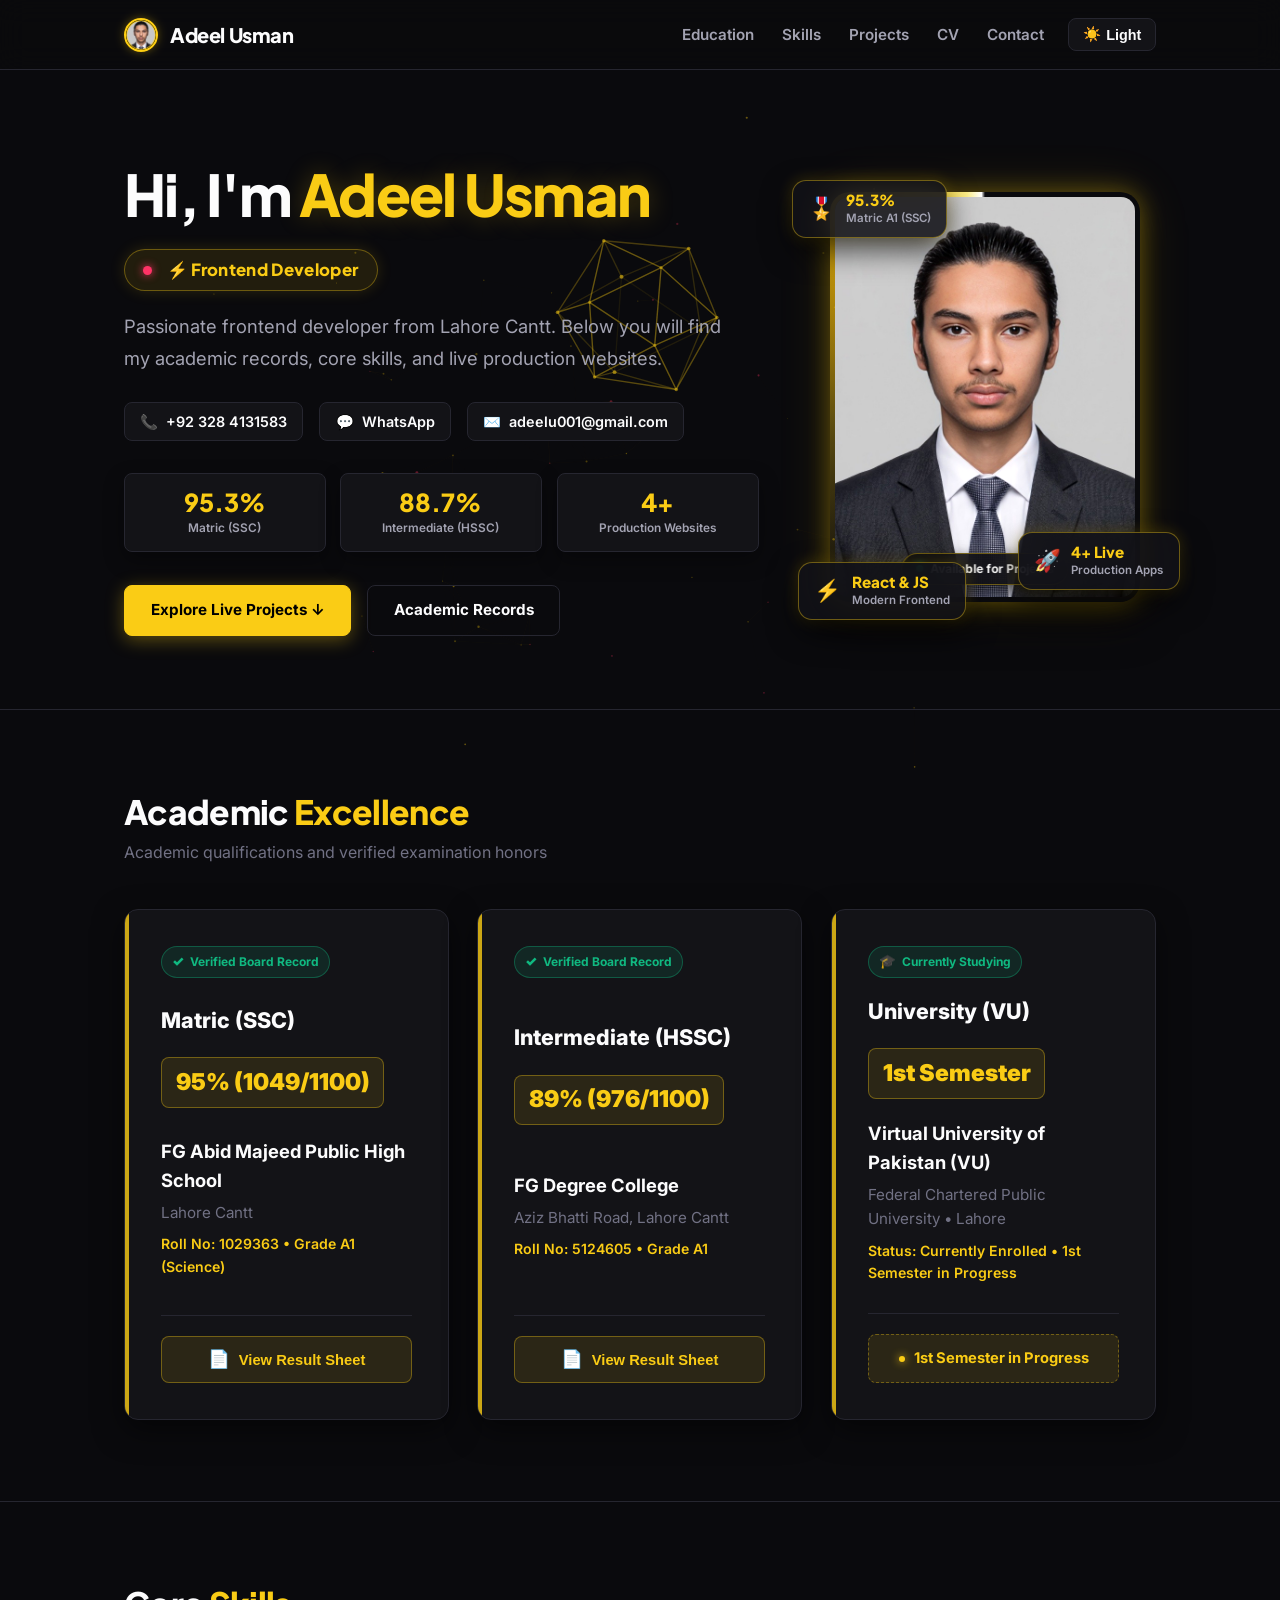
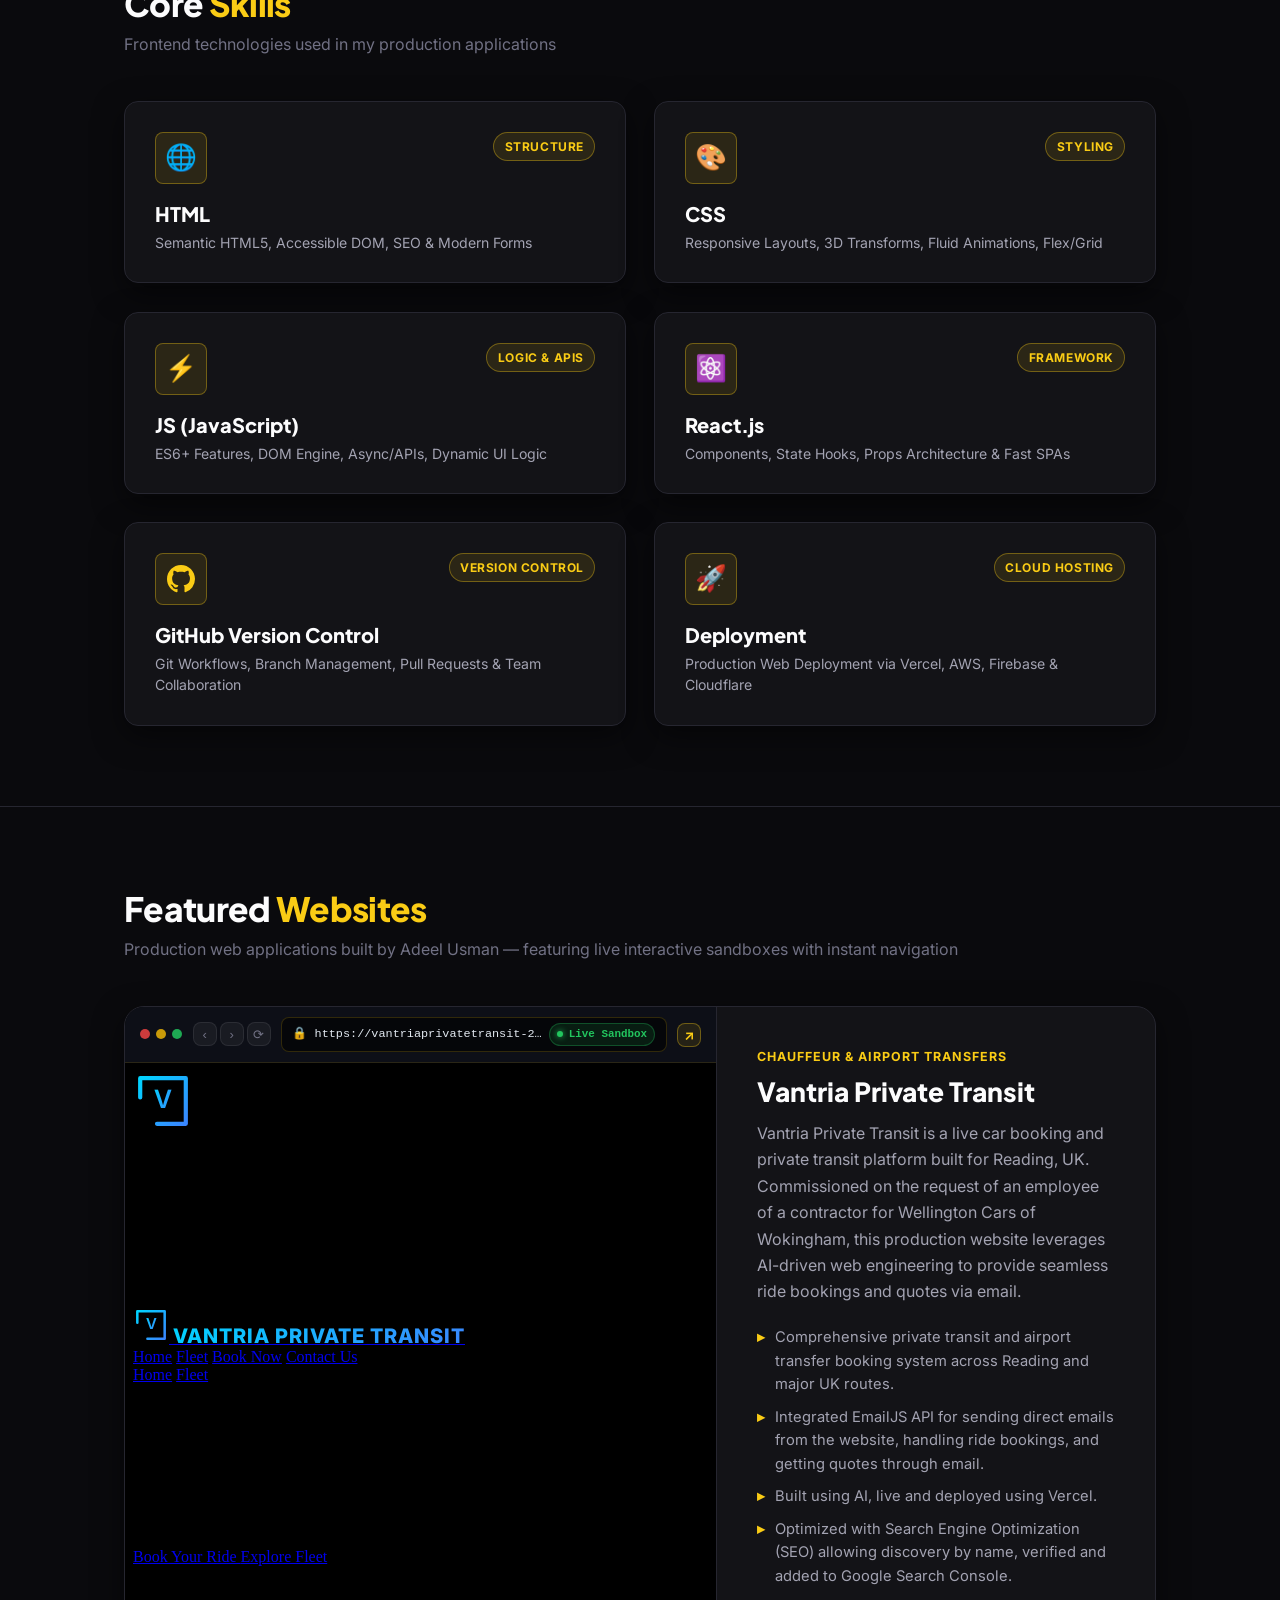
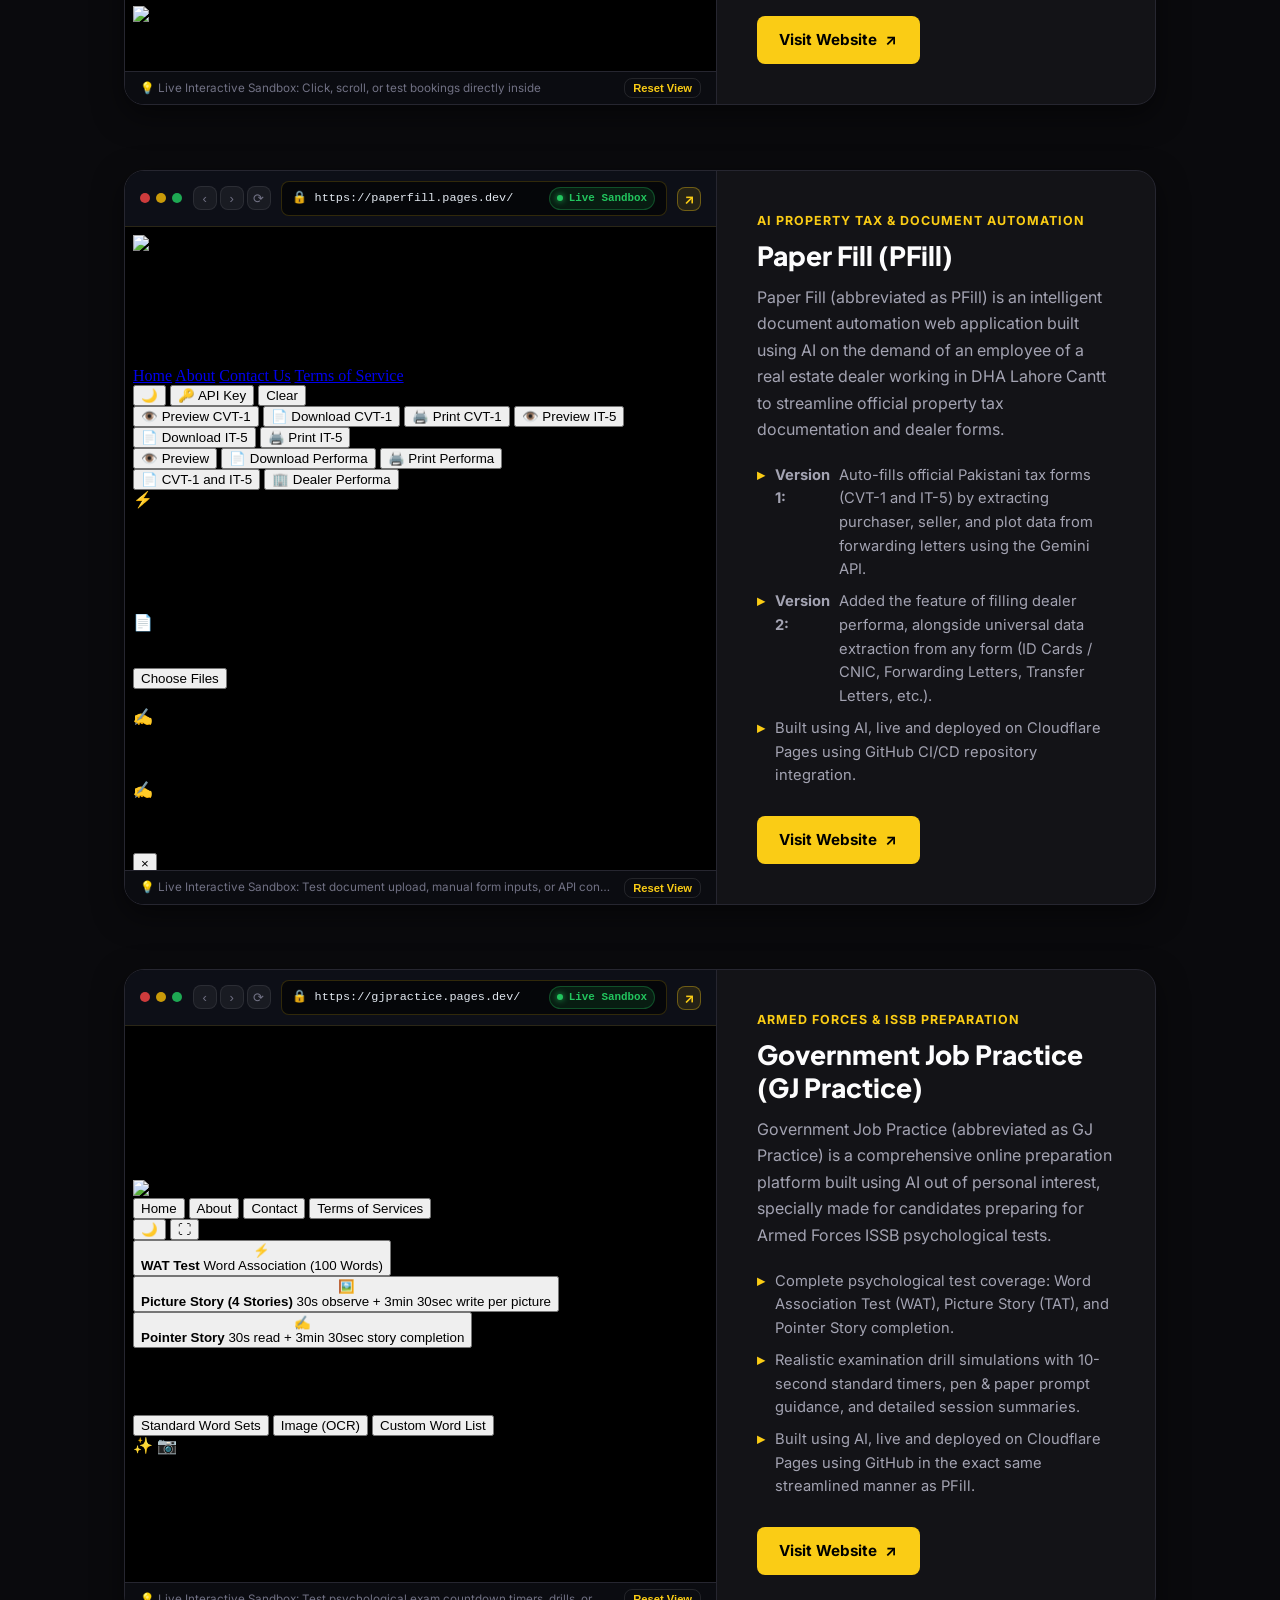
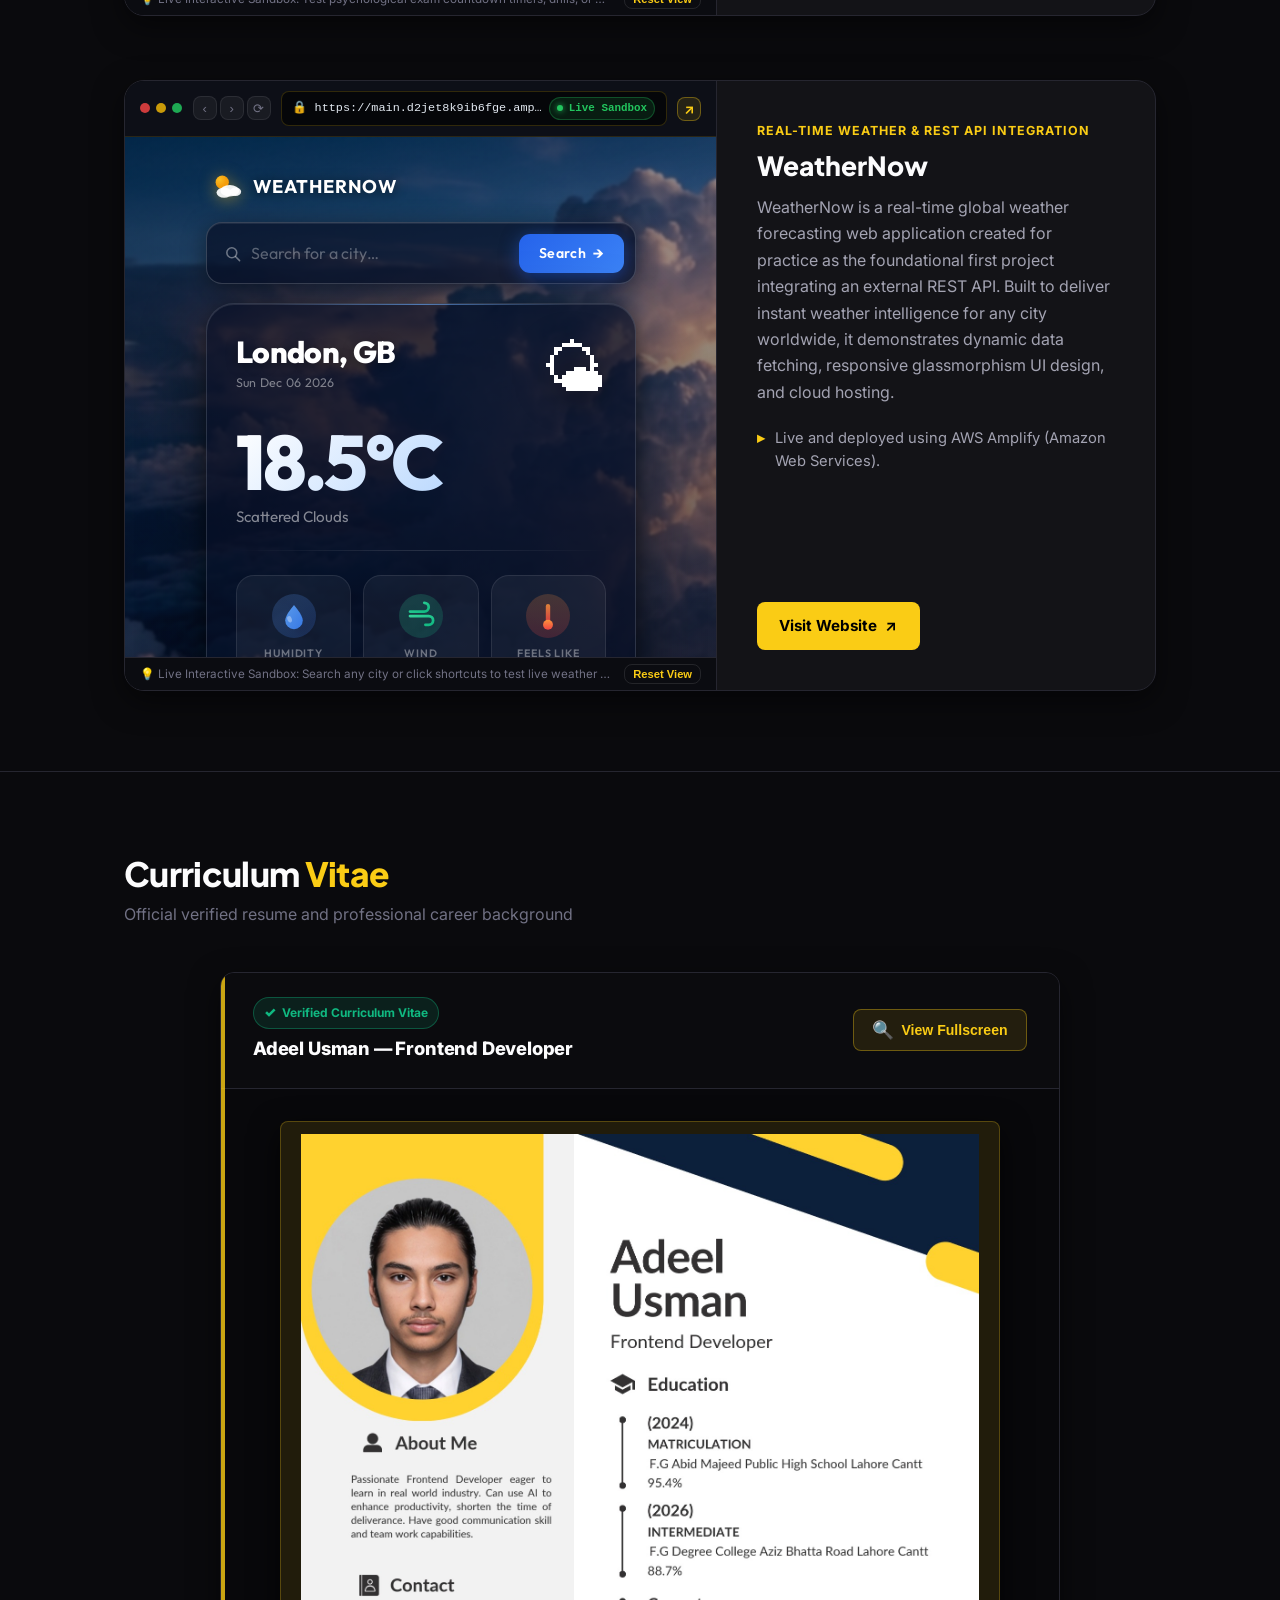
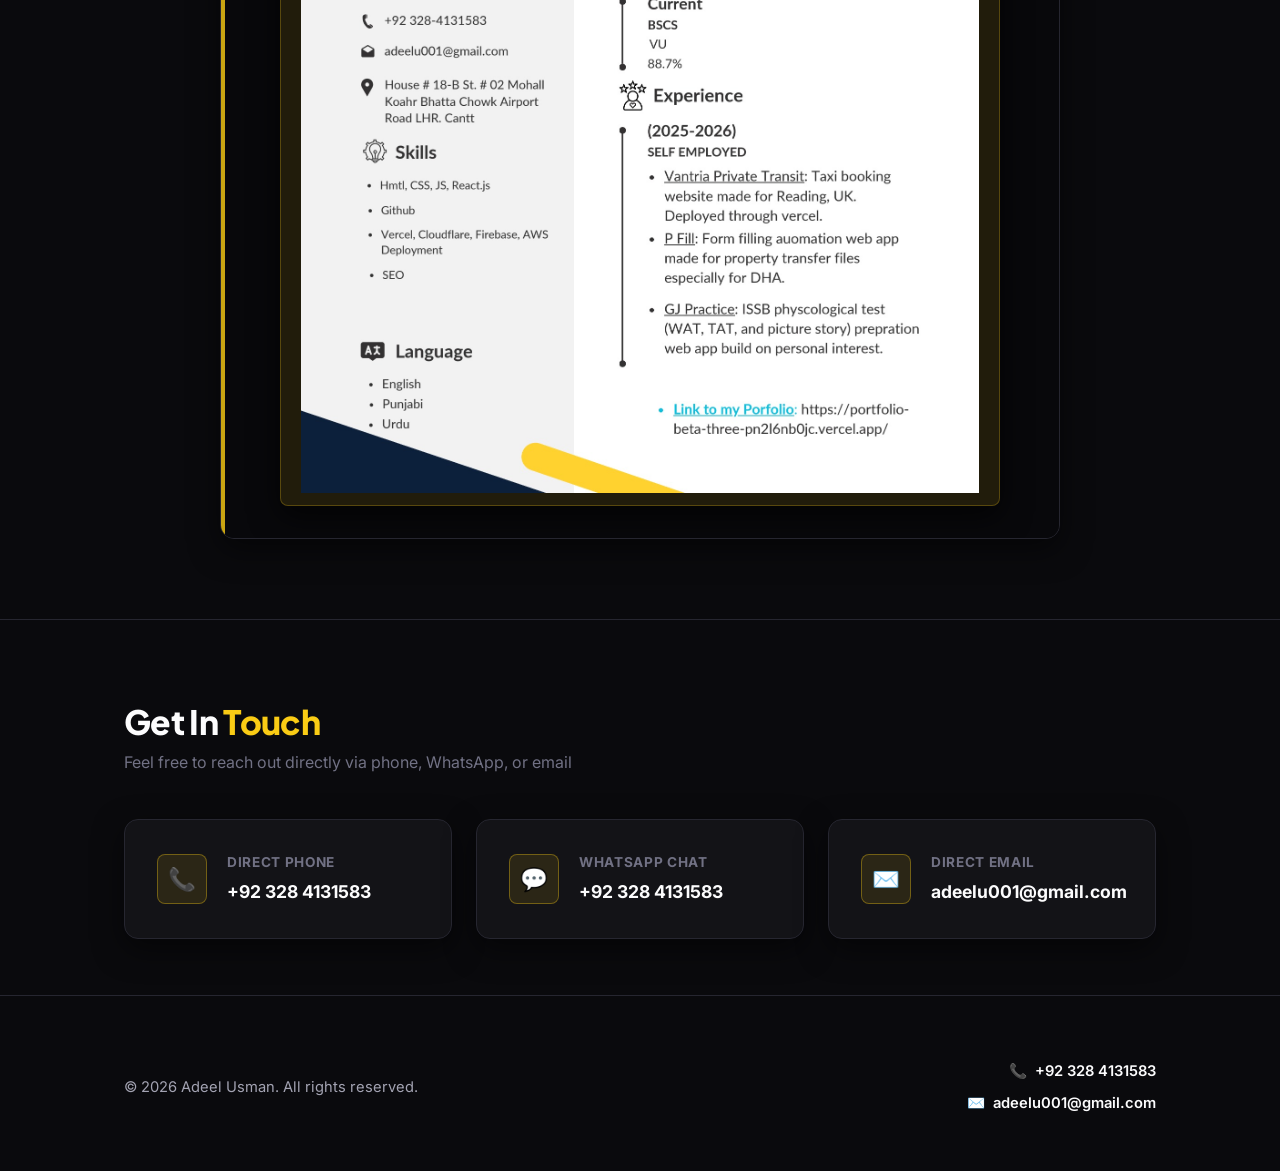
==== commit f4f80a53: "Upgrade Added CV" ====
--- a/index.html
+++ b/index.html
@@ -1,1252 +1,1323 @@
-<!doctype html>
-<html lang="en" data-theme="dark">
-  <head>
-    <meta charset="UTF-8" />
-    <meta name="viewport" content="width=device-width, initial-scale=1.0" />
-    <title>Adeel Usman | Frontend Developer Portfolio</title>
-    <meta
-      name="description"
-      content="Portfolio of Adeel Usman — Frontend Developer. Academic honors, skills, and production web applications."
-    />
-
-    <!-- Favicon using Adeel Usman's real portrait photo cropped in a circle -->
-    <link rel="icon" type="image/png" sizes="64x64" href="[data-uri]" />
-    <link rel="icon" type="image/x-icon" href="[data-uri]" />
-    <link rel="apple-touch-icon" href="[data-uri]" />
-
-    <!-- Google Fonts (Preconnect + Non-blocking Parallel Load) -->
-    <link rel="preconnect" href="https://fonts.googleapis.com" />
-    <link rel="preconnect" href="https://fonts.gstatic.com" crossorigin />
-    <link
-      href="https://fonts.googleapis.com/css2?family=Plus+Jakarta+Sans:wght@400;500;600;700;800;900&family=Inter:wght@400;500;600;700&display=swap"
-      rel="stylesheet"
-    />
-
-    <link rel="stylesheet" href="style.css" />
-  </head>
-  <body>
-    <!-- Ambient 3D Cyber Light Orbs -->
-    <div class="ambient-glow ambient-glow-1" aria-hidden="true"></div>
-    <div class="ambient-glow ambient-glow-2" aria-hidden="true"></div>
-
-    <!-- Interactive 3D Canvas Background (Particles & Rotating 3D Polyhedron) -->
-    <canvas id="bg3dCanvas" class="bg-3d-canvas" aria-hidden="true"></canvas>
-
-    <!-- Top Navigation Header -->
-    <header class="header">
-      <div class="container nav-wrap">
-        <a href="#" class="logo" aria-label="Adeel Usman">
-          <img
-            src="[data-uri]"
-            alt="Adeel Usman"
-            class="logo-avatar"
-          />
-          <span class="logo-name">Adeel Usman</span>
-        </a>
-
-        <nav id="mainNav" class="main-nav">
-          <ul class="nav-links" id="navLinks">
-            <li><a href="#education">Education</a></li>
-            <li><a href="#skills">Skills</a></li>
-            <li><a href="#projects">Projects</a></li>
-            <li><a href="#contact">Contact</a></li>
-          </ul>
-        </nav>
-
-        <div class="header-actions">
-          <button
-            id="themeToggle"
-            class="theme-btn"
-            aria-label="Toggle theme"
-            title="Toggle theme"
-          >
-            <span class="theme-icon">☀️</span>
-            <span class="theme-label">Light</span>
-          </button>
-          <button
-            id="mobileMenuToggle"
-            class="mobile-menu-btn"
-            aria-label="Toggle navigation menu"
-            aria-expanded="false"
-          >
-            <span class="menu-bar"></span>
-            <span class="menu-bar"></span>
-            <span class="menu-bar"></span>
-          </button>
-        </div>
-      </div>
-    </header>
-
-    <!-- Hero Section -->
-    <section class="hero">
-      <div class="container">
-        <div class="hero-grid">
-          <!-- Hero Text -->
-          <div class="hero-content-col flow-from-left">
-            <h1>Hi, I'm <span class="highlight">Adeel Usman</span></h1>
-            <div class="hero-role-wrap">
-              <span class="hero-role-tag"
-                ><span class="live-pulse-dot"></span>⚡ Frontend Developer</span
-              >
-            </div>
-            <p class="hero-text">
-              Passionate frontend developer from Lahore Cantt. Below you will
-              find my academic records, core skills, and live production
-              websites.
-            </p>
-
-            <!-- Direct Contact Quick Bar -->
-            <div class="contact-quick-bar">
-              <a
-                href="tel:+923284131583"
-                class="contact-pill"
-                title="Call Adeel Usman"
-              >
-                <span class="contact-pill-icon">📞</span>
-                <span>+92 328 4131583</span>
-              </a>
-              <a
-                href="https://wa.me/923284131583"
-                target="_blank"
-                rel="noopener"
-                class="contact-pill"
-                title="WhatsApp Adeel Usman"
-              >
-                <span class="contact-pill-icon">💬</span>
-                <span>WhatsApp</span>
-              </a>
-              <a
-                href="https://mail.google.com/mail/?view=cm&fs=1&to=adeelu001@gmail.com"
-                target="_blank"
-                rel="noopener noreferrer"
-                class="contact-pill"
-                title="Send email via Google Mail (Gmail)"
-              >
-                <span class="contact-pill-icon">✉️</span>
-                <span>adeelu001@gmail.com</span>
-              </a>
-            </div>
-
-            <!-- 3D Glass Metrics Dashboard -->
-            <div class="hero-metrics-grid">
-              <div class="hero-metric-card" data-tilt>
-                <div class="metric-num">
-                  <span class="counter-val" data-target="95.3">95.3</span>%
-                </div>
-                <div class="metric-label">Matric (SSC)</div>
-              </div>
-              <div class="hero-metric-card" data-tilt>
-                <div class="metric-num">
-                  <span class="counter-val" data-target="88.7">88.7</span>%
-                </div>
-                <div class="metric-label">Intermediate (HSSC)</div>
-              </div>
-              <div class="hero-metric-card" data-tilt>
-                <div class="metric-num">
-                  <span class="counter-val" data-target="4">4</span>+
-                </div>
-                <div class="metric-label">Production Websites</div>
-              </div>
-            </div>
-
-            <div class="hero-actions">
-              <a href="#projects" class="btn btn-primary"
-                >Explore Live Projects ↓</a
-              >
-              <a href="#education" class="btn btn-outline">Academic Records</a>
-            </div>
-          </div>
-
-          <!-- Portrait Photo with Floating 3D Badges & Continuously Moving Cyber Yellow Splash Border -->
-          <div class="hero-photo-wrap flow-from-right">
-            <!-- Floating 3D Tech Chips -->
-            <div class="hero-3d-chip chip-top-left" data-tilt-depth="35">
-              <span class="chip-icon">🎖️</span>
-              <div class="chip-info">
-                <span class="chip-val">95.3%</span>
-                <span class="chip-label">Matric A1 (SSC)</span>
-              </div>
-            </div>
-
-            <div class="hero-3d-chip chip-bottom-right" data-tilt-depth="40">
-              <span class="chip-icon">🚀</span>
-              <div class="chip-info">
-                <span class="chip-val">4+ Live</span>
-                <span class="chip-label">Production Apps</span>
-              </div>
-            </div>
-
-            <div class="hero-3d-chip chip-bottom-left" data-tilt-depth="30">
-              <span class="chip-icon">⚡</span>
-              <div class="chip-info">
-                <span class="chip-val">React &amp; JS</span>
-                <span class="chip-label">Modern Frontend</span>
-              </div>
-            </div>
-
-            <div class="photo-card" data-tilt data-tilt-max="14" title="Adeel Usman — Frontend Developer">
-              <div class="photo-inner">
-                <img
-                  src="[data-uri]